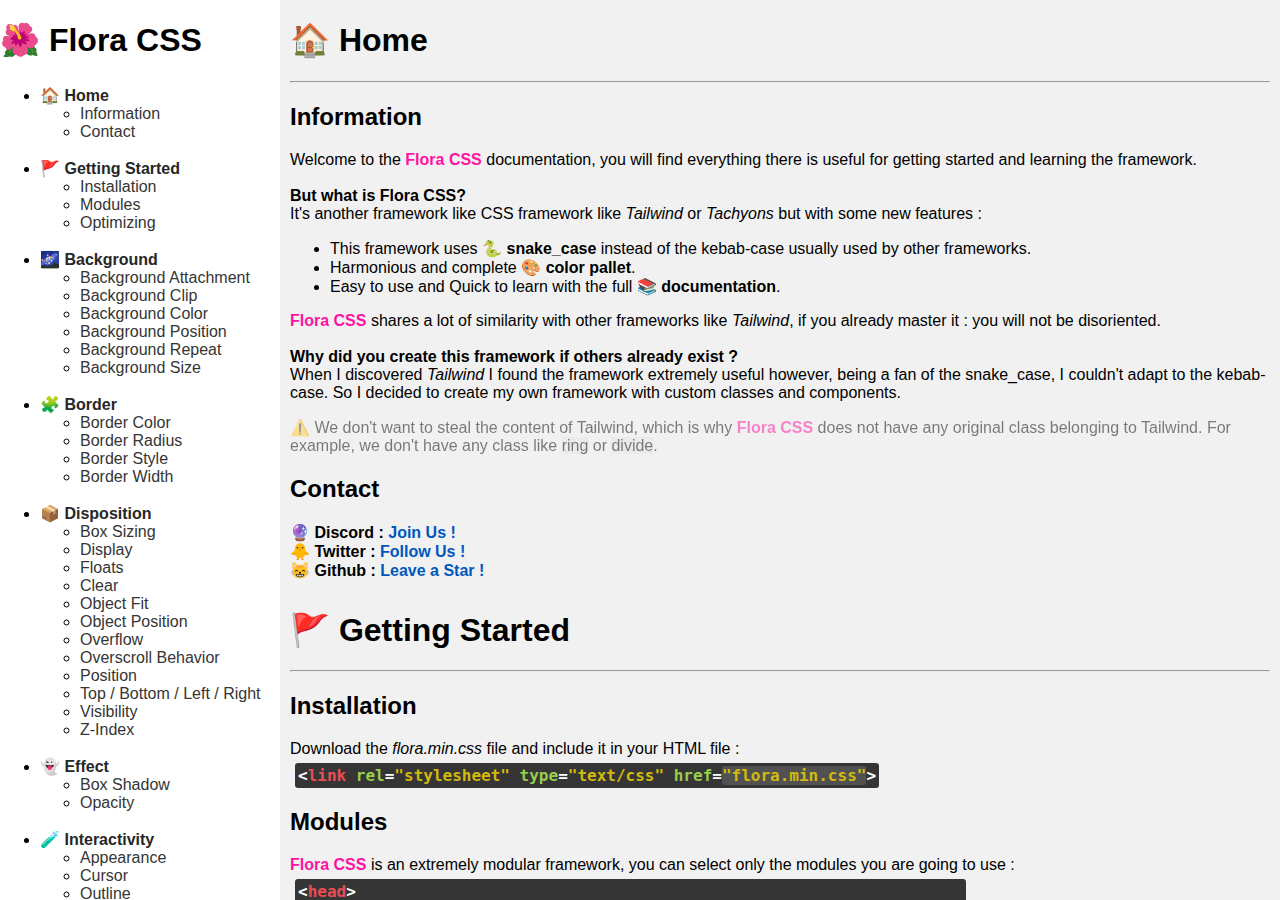
==== index.html @ 100d78e8 "Update module : "font.css"" ====
<!DOCTYPE html>
<html>
<head>
	<title>Flora CSS - Documentation</title>
	<meta charset="utf-8">
		<!-- Framwork -->
	<link rel="stylesheet" type="text/css" href="flora.css">
		<!-- Components -->
		<link rel="stylesheet" type="text/css" href="modules/background.css">
		<link rel="stylesheet" type="text/css" href="modules/border.css">
		<link rel="stylesheet" type="text/css" href="modules/color.css">
		<link rel="stylesheet" type="text/css" href="modules/cursor.css">
		<link rel="stylesheet" type="text/css" href="modules/font.css">
		<link rel="stylesheet" type="text/css" href="modules/opacity.css">
		<link rel="stylesheet" type="text/css" href="modules/spacing.css">

</head>
<body>
	<aside id="title">
		<h1 class="font_extra_bold"><a href="index.html" class="no_underline color_black">🌺 Flora CSS</a></h1>
	</aside>
	<aside id="aside" class="bg_white">
		<ul>
			<li><a href="#Home" class="no_underline color_gray_130 font_bold">🏠 Home</a></li>
				<ul>
					<li><a href="#Information" class="no_underline color_gray_120 font_normal">Information</a></li>
					<li><a href="#Contact" class="no_underline color_gray_120 font_normal">Contact</a></li>
				</ul>
	<br>	<li><a href="#GettingStarted" class="no_underline color_gray_130 font_bold">🚩 Getting Started</a></li>
				<ul>
					<li><a href="#Installation" class="no_underline color_gray_120 font_normal">Installation</a></li>
					<li><a href="#Modules" class="no_underline color_gray_120 font_normal">Modules</a></li>
					<li><a href="#Optimizing" class="no_underline color_gray_120 font_normal">Optimizing</a></li>
				</ul>
	<br>	<li><a href="#Background" class="no_underline color_gray_130 font_bold">🌌 Background</a></li>
				<ul>
					<li><a href="#BackgroundAttachment" class="no_underline color_gray_120 font_normal">Background Attachment</a></li>
					<li><a href="#BackgroundClip" class="no_underline color_gray_120 font_normal">Background Clip</a></li>
					<li><a href="#BackgroundColor" class="no_underline color_gray_120 font_normal">Background Color</a></li>
					<li><a href="#BackgroundPosition" class="no_underline color_gray_120 font_normal">Background Position</a></li>
					<li><a href="#BackgroundRepeat" class="no_underline color_gray_120 font_normal">Background Repeat</a></li>
					<li><a href="#BackgroundSize" class="no_underline color_gray_120 font_normal">Background Size</a></li>
				</ul>
	<br>	<li><a href="#Border" class="no_underline color_gray_130 font_bold">🧩 Border</a></li>
				<ul>
					<li><a href="#" class="no_underline color_gray_120 font_normal">Border Color</a></li>
					<li><a href="#" class="no_underline color_gray_120 font_normal">Border Radius</a></li>
					<li><a href="#" class="no_underline color_gray_120 font_normal">Border Style</a></li>
					<li><a href="#" class="no_underline color_gray_120 font_normal">Border Width</a></li>
				</ul>
	<br>	<li><span class="no_underline color_gray_130 font_bold">📦 Disposition</span></li>
				<ul>
					<li><a href="#" class="no_underline color_gray_120 font_normal">Box Sizing</a></li>
					<li><a href="#" class="no_underline color_gray_120 font_normal">Display</a></li>
					<li><a href="#" class="no_underline color_gray_120 font_normal">Floats</a></li>
					<li><a href="#" class="no_underline color_gray_120 font_normal">Clear</a></li>
					<li><a href="#" class="no_underline color_gray_120 font_normal">Object Fit</a></li>
					<li><a href="#" class="no_underline color_gray_120 font_normal">Object Position</a></li>
					<li><a href="#" class="no_underline color_gray_120 font_normal">Overflow</a></li>
					<li><a href="#" class="no_underline color_gray_120 font_normal">Overscroll Behavior</a></li>
					<li><a href="#" class="no_underline color_gray_120 font_normal">Position</a></li>
					<li><a href="#" class="no_underline color_gray_120 font_normal">Top / Bottom / Left / Right</a></li>
					<li><a href="#" class="no_underline color_gray_120 font_normal">Visibility</a></li>					
					<li><a href="#" class="no_underline color_gray_120 font_normal">Z-Index</a></li>
				</ul>
	<br>	<li><span class="no_underline color_gray_130 font_bold">👻 Effect</span></li>
				<ul>
					<li><a href="#" class="no_underline color_gray_120 font_normal">Box Shadow</a></li>
					<li><a href="#" class="no_underline color_gray_120 font_normal">Opacity</a></li>
				</ul>
	<br>	<li><span class="no_underline color_gray_130 font_bold">🧪 Interactivity</span></li>
				<ul>
					<li><a href="#" class="no_underline color_gray_120 font_normal">Appearance</a></li>
					<li><a href="#" class="no_underline color_gray_120 font_normal">Cursor</a></li>
					<li><a href="#" class="no_underline color_gray_120 font_normal">Outline</a></li>
					<li><a href="#" class="no_underline color_gray_120 font_normal">Pointer Event</a></li>
					<li><a href="#" class="no_underline color_gray_120 font_normal">Resize</a></li>
					<li><a href="#" class="no_underline color_gray_120 font_normal">User Select</a></li>
				</ul>
	<br>	<li><a href="#ColorPallet" class="no_underline color_gray_130 font_bold">🎨 Color Pallet</a></li>
				<ul>
					<li><a href="#Color" class="no_underline color_gray_120 font_normal">Color</a></li>
				</ul>			
	<br>	<li><span class="no_underline color_gray_130 font_bold">🚀 Spacing</span></li>
				<ul>
					<li><a href="#" class="no_underline color_gray_120 font_normal">Padding</a></li>
					<li><a href="#" class="no_underline color_gray_120 font_normal">Margin</a></li>
				</ul>				
	<br>	<li><span class="no_underline color_gray_130 font_bold">📏 Sizing</span></li>
				<ul>
					<li><a href="#" class="no_underline color_gray_120 font_normal">Height</a></li>
					<li><a href="#" class="no_underline color_gray_120 font_normal">Width</a></li>
				</ul>
	<br>	<li><span class="no_underline color_gray_130 font_bold">📝 Text & Font</span></li>
				<ul>
					<li><a href="#" class="no_underline color_gray_120 font_normal">Color</a></li>
					<li><a href="#" class="no_underline color_gray_120 font_normal">Font Family</a></li>
					<li><a href="#" class="no_underline color_gray_120 font_normal">Font Size</a></li>
					<li><a href="#" class="no_underline color_gray_120 font_normal">Font Style</a></li>
					<li><a href="#" class="no_underline color_gray_120 font_normal">Font Weight</a></li>
					<li><a href="#" class="no_underline color_gray_120 font_normal">Font Variant Numeric</a></li>
					<li><a href="#" class="no_underline color_gray_120 font_normal">Text Align</a></li>
					<li><a href="#" class="no_underline color_gray_120 font_normal">Text Decoration</a></li>
					<li><a href="#" class="no_underline color_gray_120 font_normal">Text Transform</a></li>
				</ul>
	<br>	<li><span class="no_underline color_gray_130 font_bold">👽 Transform</span></li>
				<ul>
					<li><a href="#" class="no_underline color_gray_120 font_normal">Transform Origin</a></li>
					<li><a href="#" class="no_underline color_gray_120 font_normal">Rotate</a></li>
				</ul>
		</ul>
			<hr>
		<span class="color_gray_50 p_10">by <a href="#" target="_BLANK" class="color_gray_90 no_underline">guiguitator</a></span>
	</aside>
	<div id="core" class="p_l_10 p_r_10 p_b_10">
		<h1 id="Home">🏠 Home</h1>
		<hr>
			<h2 id="Information">Information</h2>
			Welcome to the <b class="color_pink_60">Flora CSS</b> documentation, you will find everything there is useful for getting started and learning the framework.
				<br>
				<br>
			<b>But what is Flora CSS?</b>
				<br>
			It's another framework like CSS framework like <i>Tailwind</i> or <i>Tachyons</i> but with some new features :
				<ul>
					<li>This framework uses 🐍 <b>snake_case</b> instead of the kebab-case usually used by other frameworks.</li>
					<li>Harmonious and complete 🎨 <b>color pallet</b>.</li>
					<li>Easy to use and Quick to learn with the full 📚 <b>documentation</b>.</li>
				</ul>
			<b class="color_pink_60">Flora CSS</b> shares a lot of similarity with other frameworks like <i>Tailwind</i>, if you already master it : you will not be disoriented.
				<br>
				<br>
			<b>Why did you create this framework if others already exist ?</b>
				<br>
			When I discovered <i>Tailwind</i> I found the framework extremely useful however, being a fan of the snake_case, I couldn't adapt to the kebab-case. So I decided to create my own framework with custom classes and components.
				<br>
			<p class="opacity_50">⚠️ We don't want to steal the content of Tailwind, which is why <b class="color_pink_60">Flora CSS</b> does not have any original class belonging to Tailwind. For example, we don't have any class like <span class="bg_gray_10 radius_2">ring</span> or <span class="bg_gray_10 radius_2">divide</span>.</p>

			<h2 id="Contact">Contact</h2>
			🔮 <b>Discord :</b> <a href="#" class="color_blue_60 font_semibold no_underline">Join Us !</a>
				<br>
			🐥 <b>Twitter :</b> <a href="#" class="color_blue_60 font_semibold no_underline">Follow Us !</a>
				<br>
			😸 <b>Github :</b> <a href="#" class="color_blue_60 font_semibold no_underline">Leave a Star !</a>



		<h1 id="GettingStarted" class="p_t_10">🚩 Getting Started</h1>
		<hr>
			<h2 id="Installation">Installation</h2>
		Download the <i>flora.min.css</i> file and include it in your HTML file :
			<br>
		<code class="bg_gray_120 radius_3px color_white font_semibold p_3 m_5 block w_max_content">
			<<span class="color_red_40">link</span> <span class="color_green_40">rel</span>=<span class="color_yellow_70">"stylesheet"</span> <span class="color_green_40">type</span>=<span class="color_yellow_70">"text/css"</span> <span class="color_green_40">href</span>=<span class="color_yellow_70 bg_gray_100 radius_2px">"flora.min.css"</span>>
		</code>

		<h2 id="Modules">Modules</h2>
		<b class="color_pink_60">Flora CSS</b> is an extremely modular framework, you can select only the modules you are going to use :
			<br>
		<code class="bg_gray_120 radius_3px color_white font_semibold p_3 m_5 block w_max_content">
			<<span class="color_red_40">head</span>>
					<br>
				<span class="p_l_20"><<span class="color_red_40">link</span> <span class="color_green_40">rel</span>=<span class="color_yellow_70">"stylesheet"</span> <span class="color_green_40">type</span>=<span class="color_yellow_70">"text/css"</span> <span class="color_green_40">href</span>=<span class="color_yellow_70 bg_gray_100 radius_2px">"flora.color.css"</span>></span>
					<br>
				<span class="p_l_20"><<span class="color_red_40">link</span> <span class="color_green_40">rel</span>=<span class="color_yellow_70">"stylesheet"</span> <span class="color_green_40">type</span>=<span class="color_yellow_70">"text/css"</span> <span class="color_green_40">href</span>=<span class="color_yellow_70 bg_gray_100 radius_2px">"flora.opacity.css"</span>></span>
					<br>
				<span class="p_l_20"><<span class="color_red_40">link</span> <span class="color_green_40">rel</span>=<span class="color_yellow_70">"stylesheet"</span> <span class="color_green_40">type</span>=<span class="color_yellow_70">"text/css"</span> <span class="color_green_40">href</span>=<span class="color_yellow_70 bg_gray_100 radius_2px">"flora.background.css"</span>></span>
					<br>
			<&#x2F;<span class="color_red_40">head</span>>
		</code>
		<p class="font_semibold">It is strongly recommended to include the <b>flora.color.css</b> module in your projects.</p>

		<h2 id="Optimizing">Optimizing</h2>
		The first way to optimize your work is to select only the <span class="font_semibold">modules</span> that you need.
			<br>
		We also recommend that you use <a href="https://purgecss.com/" target="_BLANK" class="color_blue_40 font_semibold no_underline">PurgeCSS</a> to remove classes that you are not using.



		<h1 id="Background" class="p_t_10">🌌 Background</h1>
		<hr>
		<h2 id="BackgroundAttachment">Background Attachment</h2>
		<p class="color_gray_100 font_semibold">This property defines where the position of the background image is fixed.</p>
			<table>
				<thead class="color_gray_110">
					<tr>
						<th>Class name</th>
						<th>Properties</th>
					</tr>
				</thead>
				<tbody class="color_purple_70 font_semibold">
					<tr>
						<td>bg_fixed</td>
						<td class="color_gray_50 font_mono">background-attachment: fixed;</td>
					</tr>
					<tr>
						<td>bg_local</td>
						<td class="color_gray_50 font_mono">background-attachment: local;</td>
					</tr>
					<tr>
						<td>bg_scroll</td>
						<td class="color_gray_50 font_mono">background-attachment: scroll;</td>
					</tr>
				</tbody>
			</table>
		<h3>Fixed</h3>
		<p class="color_gray_100 font_semibold">Use <span class="color_purple_70">bg_fixed</span> to fix the background image relative to the viewport.</p>
		<code class="bg_gray_120 radius_3px color_white font_semibold p_3 m_5 block w_max_content">
			<<span class="color_red_40">div</span> <span class="color_green_40">class</span>=<span class="color_yellow_70">"<span class="bg_gray_100 radius_2px">bg_fixed</span>"</span> <span class="color_green_40">style</span>=<span class="color_yellow_70">"</span><span class="color_cyan_60">background-image</span>: <span class="color_cyan_60">url</span>(<span class="color_yellow_70">...</span>);<span class="color_yellow_70">"</span>><&#x2F;<span class="color_red_40">div</span>>
		</code>
		<h3>Local</h3>
		<p class="color_gray_100 font_semibold">Use <span class="color_purple_70">bg_local</span> so that the background moves with the content of the associated element. So if the element is scrolling, the background will scroll with.</p>
		<code class="bg_gray_120 radius_3px color_white font_semibold p_3 m_5 block w_max_content">
			<<span class="color_red_40">div</span> <span class="color_green_40">class</span>=<span class="color_yellow_70">"<span class="bg_gray_100 radius_2px">bg_local</span>"</span> <span class="color_green_40">style</span>=<span class="color_yellow_70">"</span><span class="color_cyan_60">background-image</span>: <span class="color_cyan_60">url</span>(<span class="color_yellow_70">...</span>);<span class="color_yellow_70">"</span>><&#x2F;<span class="color_red_40">div</span>>
		</code>
		<h3>Scroll</h3>
		<p class="color_gray_100 font_semibold">Use <span class="color_purple_70">bg_scroll</span> so that the background does not scroll with the content of the element.</p>
		<code class="bg_gray_120 radius_3px color_white font_semibold p_3 m_5 block w_max_content">
			<<span class="color_red_40">div</span> <span class="color_green_40">class</span>=<span class="color_yellow_70">"<span class="bg_gray_100 radius_2px">bg_scroll</span>"</span> <span class="color_green_40">style</span>=<span class="color_yellow_70">"</span><span class="color_cyan_60">background-image</span>: <span class="color_cyan_60">url</span>(<span class="color_yellow_70">...</span>);<span class="color_yellow_70">"</span>><&#x2F;<span class="color_red_40">div</span>>
		</code>

		<h2 id="BackgroundClip">Background Clip</h2>
		<p class="color_gray_100 font_semibold">This property defines how the background of an element extends below the border box, fill box, or content box.</p>
			<table>
				<thead class="color_gray_110">
					<tr>
						<th>Class name</th>
						<th>Properties</th>
					</tr>
				</thead>
				<tbody class="color_purple_70 font_semibold">
					<tr>
						<td>bg_clip_border</td>
						<td class="color_gray_50 font_mono">background-clip: border-box;</td>
					</tr>
					<tr>
						<td>bg_clip_content</td>
						<td class="color_gray_50 font_mono">background-clip: content-box;</td>
					</tr>
					<tr>
						<td>bg_clip_padding</td>
						<td class="color_gray_50 font_mono">background-clip: padding-box;</td>
					</tr>
					<tr>
						<td>bg_clip_text</td>
						<td class="color_gray_50 font_mono">background-clip: text;</td>
					</tr>
				</tbody>
			</table>
		<h3>Border Box</h3>
		<p class="color_gray_100 font_semibold">Use <span class="color_purple_70">bg_clip_border</span> to have the background extend to the outer edge of the border.</p>
		<code class="bg_gray_120 radius_3px color_white font_semibold p_3 m_5 block w_max_content">
			<<span class="color_red_40">div</span> <span class="color_green_40">class</span>=<span class="color_yellow_70">"<span class="bg_gray_100 radius_2">bg_clip_border</span> border_dashed border_purple_70 border_10 bg_blue_30"</span>>👋 Hi !<&#x2F;<span class="color_red_40">div</span>>
		</code>
			<div class="bg_clip_border color_white p_20 font_semibold border_dashed border_purple_70 border_10 bg_blue_30 inline_block">.bg_clip_border</div>
		<h3>Content Box</h3>
		<p class="color_gray_100 font_semibold">The background is limited to the content box.</p>
		<code class="bg_gray_120 radius_3px color_white font_semibold p_3 m_5 block w_max_content">
			<<span class="color_red_40">div</span> <span class="color_green_40">class</span>=<span class="color_yellow_70">"<span class="bg_gray_100 radius_2">bg_clip_content</span> border_dashed border_purple_70 border_10 bg_blue_30"</span>>👋 Hi !<&#x2F;<span class="color_red_40">div</span>>
		</code>
			<div class="bg_clip_content color_white p_20 font_semibold border_dashed border_purple_70 border_10 bg_blue_30 inline_block">.bg_clip_content</div>
		<h3>Padding Box</h3>
		<p class="color_gray_100 font_semibold">No background is drawn in the border box. The background extends to the edge of the fill box.</p>
		<code class="bg_gray_120 radius_3px color_white font_semibold p_3 m_5 block w_max_content">
			<<span class="color_red_40">div</span> <span class="color_green_40">class</span>=<span class="color_yellow_70">"<span class="bg_gray_100 radius_2">bg_clip_padding</span> border_dashed border_purple_70 border_10 bg_blue_30"</span>>👋 Hi !<&#x2F;<span class="color_red_40">div</span>>
		</code>
			<div class="bg_clip_padding color_white p_20 font_semibold border_dashed border_purple_70 border_10 bg_blue_30 inline_block">.bg_clip_padding</div>
		<h3>Text</h3>
		<p class="color_gray_100 font_semibold">The background is limited to the foreground text.</p>
		<code class="bg_gray_120 radius_3px color_white font_semibold p_3 m_5 block w_max_content">
			<<span class="color_red_40">div</span> <span class="color_green_40">class</span>=<span class="color_yellow_70">"text_5xl font_bold"</span>>
					<br>
				<span class="p_l_20"><<span class="color_red_40">span</span> <span class="color_green_40">class</span>=<span class="color_yellow_70">"<span class="bg_gray_100 radius_2">bg_clip_text</span> gradient_t_r from_turquoise_50 to_green_20"</span>>Hello World !<&#x2F;<span class="color_red_40">span</span>></span>
					<br>
			<&#x2F;<span class="color_red_40">div</span>>
		</code>
			<div class="text_5xl font_bold">
				<span id="test_gradient_text" class="bg_clip_text gradient_t_r from_turquoise_50 to_green_20">Hello World !</span>
			</div>

		<h2 id="BackgroundColor">Background Color</h2>
		<p class="color_gray_100 font_semibold">This property allows you to define the color used for the background of an element.</p>
		<p class="color_black p_10 border_blue_30 border_solid border_1 radius_5 font_semibold bg_blue_10 inline_block">To know the list of all the colors, go to the category : <a href="#ColorPallet" class="font_bold no_underline color_black">🎨 Color Pallet</a></p>
		
			<table>
				<thead class="color_gray_110">
					<tr>
						<th>Class name</th>
						<th>Properties</th>
					</tr>
				</thead>
				<tbody class="color_purple_70 font_semibold">
					<tr>
						<td>bg_{color}</td>
						<td class="color_gray_50 font_mono">background-color: {color};</td>
					</tr>
				</tbody>
			</table>		
		<p class="color_gray_100 font_semibold">Control the background color of an element using <span class="color_purple_70">bg_{color}</span></p>
			<code class="bg_gray_120 radius_3px color_white font_semibold p_3 m_5 block w_max_content">
				<<span class="color_red_40">div</span> <span class="color_green_40">class</span>=<span class="color_yellow_70">"<span class="bg_gray_100 radius_2">bg_red_30</span>"</span>>...<&#x2F;<span class="color_red_40">div</span>>
			</code>
		<p class="font_bold">Some Example :</p>
			<div class="bg_red_30 inline_block p_45 font_semibold">.bg_red_30</div>
			<div class="bg_blue_30 inline_block p_45 font_semibold">.bg_blue_30</div>
			<div class="bg_green_30 inline_block p_45 font_semibold">.bg_green_30</div>

		<h2 id="BackgroundPosition">Background Position</h2>
		<p class="color_gray_100 font_semibold"></p>



	</div>





	<style type="text/css">
		body {
			font-family: -apple-system, BlinkMacSystemFont, "Segoe UI", Helvetica, Arial, sans-serif, "Apple Color Emoji", "Segoe UI Emoji";
		}
		#core {
			position: absolute;
			top: 0;
			bottom: 0; right: 0;
			left: 280px;
			background-color: #f1f1f1;
			overflow: auto;
			scroll-behavior: smooth;
		}

		#aside {
			position: absolute;
			top: 70px;
			bottom: 0; width: 280px;
			left: 0;
			overflow: auto;
		}
		#title {
			position: absolute;
			width: 280px;
			left: 0;
			top: 0;
			height: 70px;
			z-index: 10;
		}
		.inline_block {display: inline-block;}
		.block {display: block}
		.w_max_content {width: max-content;}
		code {	
			font-family: Monaco, Consolas, Hack, monospace;
		}
		th {
			width: 50%;
		}
		td.font_mono {font-family: Hack, monospace;}
		tr:nth-child(even) {
			background: #e6e6e6;
		}
		.h_15 {height: 25px;}
		thead {
			background: #e1e1e1;
		}
		.gradient_t_r {background-image: linear-gradient(to top right, #7af0d2, #cee69e);}
		#test_gradient_text {-webkit-text-fill-color: transparent;}
		.text_5xl {font-size: 72px;}
	</style>
</body>
</html>
---- modules/background.css ----
/*background-attachment*/

.bg_fixed {background-attachment: fixed;}
.bg_local {background-attachment: local;}
.bg_scroll {background-attachment: scroll;}

/*background-clip*/

.bg_clip_border {background-clip: border-box;}
.bg_clip_content {background-clip: content-box;}
.bg_clip_padding {background-clip: padding-box;}
.bg_clip_text {background-clip: text; -webkit-background-clip: text;}

/*bg_position*/

.bg_center {background-position: center;}
.bg_top {background-position: top;} .bg_t {background-position: top;}
.bg_bottom {background-position: bottom;} .bg_b {background-position: bottom;}
.bg_left {background-position: left;} .bg_l {background-position: left;}
.bg_right {background-position: right;} .bg_r {background-position: right;}
.bg_left_top {background-position: left top;} .bg_lt {background-position: left top;}
.bg_left_bottom	{background-position: left bottom;} .bg_lb{background-position: left bottom;}
.bg_right_top {background-position: right top;} .bg_rt {background-position: right top;}
.bg_right_bottom {background-position: right bottom;} .bg_rb {background-position: right bottom;}

/*background-repeat*/

.bg_repeat {background-repeat: repeat;}
.bg_no_repeat {background-repeat: no-repeat;}
.bg_repeat_x {background-repeat: repeat-x;}
.bg_repeat_y {background-repeat: repeat-y;}
.bg_repeat_round {background-repeat: round;}
.bg_repeat_space {background-repeat: space;}

/*background-size*/

.bg_auto {background-size: auto;}
.bg_cover {background-size: cover;}
.bg_contain {background-size: contain;}
---- modules/border.css ----
/*border-radius*/

:root {
	--radius_xxs: 0.1rem;
	--radius_xs: 0.15rem;
	--radius_s: 0.25rem;
	--radius_m: 0.35rem;
	--radius_l: 0.5rem;
	--radius_xl: 0.75rem;
	--radius_xxl: 1rem;
	--radius_xxxl: 1.25rem;
	--radius_xxxxl: 1.5rem;
}

	/*(pixel)*/
.radius_1px {border-radius: 1px;}
.radius_2px {border-radius: 2px;}
.radius_3px {border-radius: 3px;}
.radius_4px {border-radius: 4px;}
.radius_5px {border-radius: 5px;}
.radius_6px {border-radius: 6px;}
.radius_7px {border-radius: 7px;}
.radius_8px {border-radius: 8px;}
.radius_9px {border-radius: 9px;}
.radius_10px {border-radius: 10px;}

.radius_1 {border-radius: 1px;}
.radius_2 {border-radius: 2px;}
.radius_3 {border-radius: 3px;}
.radius_4 {border-radius: 4px;}
.radius_5 {border-radius: 5px;}
.radius_6 {border-radius: 6px;}
.radius_7 {border-radius: 7px;}
.radius_8 {border-radius: 8px;}
.radius_9 {border-radius: 9px;}
.radius_10 {border-radius: 10px;}

	/*(rem)*/
.radius_xxs {border-radius: var(--radius_xxs);}
.radius_xs {border-radius: var(--radius_xs);}
.radius_s {border-radius: var(--radius_s);}
.radius_m {border-radius: var(--radius_m);}
.radius_l {border-radius: var(--radius_l);}
.radius_xl {border-radius: var(--radius_xl);}
.radius_xxl {border-radius: var(--radius_xxl);}
.radius_xxxl {border-radius: var(--radius_xxxl);}
.radius_xxxxl {border-radius: var(--radius_xxxxl);}

.radius_2xs {border-radius: var(--radius_xxs);}
.radius_2xl {border-radius: var(--radius_xxl);}
.radius_3xl {border-radius: var(--radius_xxxl);}
.radius_4xl {border-radius: var(--radius_xxxxl);}

	/*other*/
.radius_full {border-radius: 9999px;}
.radius_none {border-radius: 0px;}





/*border-style*/

.border_solid {border-style: solid;}
.border_dashed {border-style: dashed;}
.border_dotted {border-style: dotted;}
.border_double {border-style: double;}
.border_none {border-style: none;}





/*border-width*/

:root {
	--border_0px: 0px;
	--border_1px: 1px;
	--border_2px: 2px;
	--border_3px: 3px;
	--border_4px: 4px;
	--border_5px: 5px;
	--border_6px: 6px;
	--border_7px: 7px;
	--border_8px: 8px;
	--border_9px: 9px;
	--border_10px: 10px;
}

.border_0px {border-width: var(--border_0px);}
.border_1px {border-width: var(--border_1px);}
.border_2px {border-width: var(--border_2px);}
.border_3px {border-width: var(--border_3px);}
.border_4px {border-width: var(--border_4px);}
.border_5px {border-width: var(--border_5px);}
.border_6px {border-width: var(--border_6px);}
.border_7px {border-width: var(--border_7px);}
.border_8px {border-width: var(--border_8px);}
.border_9px {border-width: var(--border_9px);}
.border_10px {border-width: var(--border_10px);}

.border_0 {border-width: var(--border_0px);}
.border_1 {border-width: var(--border_1px);}
.border_2 {border-width: var(--border_2px);}
.border_3 {border-width: var(--border_3px);}
.border_4 {border-width: var(--border_4px);}
.border_5 {border-width: var(--border_5px);}
.border_6 {border-width: var(--border_6px);}
.border_7 {border-width: var(--border_7px);}
.border_8 {border-width: var(--border_8px);}
.border_9 {border-width: var(--border_9px);}
.border_10 {border-width: var(--border_10px);}

		/*border-top-width*/
.border_top_0px {border-top-width: var(--border_0px);}
.border_top_1px {border-top-width: var(--border_1px);}
.border_top_2px {border-top-width: var(--border_2px);}
.border_top_3px {border-top-width: var(--border_3px);}
.border_top_4px {border-top-width: var(--border_4px);}
.border_top_5px {border-top-width: var(--border_5px);}
.border_top_6px {border-top-width: var(--border_6px);}
.border_top_7px {border-top-width: var(--border_7px);}
.border_top_8px {border-top-width: var(--border_8px);}
.border_top_9px {border-top-width: var(--border_9px);}
.border_top_10px {border-top-width: var(--border_10px);}

.border_top_0 {border-top-width: var(--border_0px);}
.border_top_1 {border-top-width: var(--border_1px);}
.border_top_2 {border-top-width: var(--border_2px);}
.border_top_3 {border-top-width: var(--border_3px);}
.border_top_4 {border-top-width: var(--border_4px);}
.border_top_5 {border-top-width: var(--border_5px);}
.border_top_6 {border-top-width: var(--border_6px);}
.border_top_7 {border-top-width: var(--border_7px);}
.border_top_8 {border-top-width: var(--border_8px);}
.border_top_9 {border-top-width: var(--border_9px);}
.border_top_10 {border-top-width: var(--border_10px);}

.border_t_0px {border-top-width: var(--border_0px);}
.border_t_1px {border-top-width: var(--border_1px);}
.border_t_2px {border-top-width: var(--border_2px);}
.border_t_3px {border-top-width: var(--border_3px);}
.border_t_4px {border-top-width: var(--border_4px);}
.border_t_5px {border-top-width: var(--border_5px);}
.border_t_6px {border-top-width: var(--border_6px);}
.border_t_7px {border-top-width: var(--border_7px);}
.border_t_8px {border-top-width: var(--border_8px);}
.border_t_9px {border-top-width: var(--border_9px);}
.border_t_10px {border-top-width: var(--border_10px);}

.border_t_0 {border-top-width: var(--border_0px);}
.border_t_1 {border-top-width: var(--border_1px);}
.border_t_2 {border-top-width: var(--border_2px);}
.border_t_3 {border-top-width: var(--border_3px);}
.border_t_4 {border-top-width: var(--border_4px);}
.border_t_5 {border-top-width: var(--border_5px);}
.border_t_6 {border-top-width: var(--border_6px);}
.border_t_7 {border-top-width: var(--border_7px);}
.border_t_8 {border-top-width: var(--border_8px);}
.border_t_9 {border-top-width: var(--border_9px);}
.border_t_10 {border-top-width: var(--border_10px);}

		/*border-bottom-width*/
.border_bottom_0px {border-bottom-width: var(--border_0px);}
.border_bottom_1px {border-bottom-width: var(--border_1px);}
.border_bottom_2px {border-bottom-width: var(--border_2px);}
.border_bottom_3px {border-bottom-width: var(--border_3px);}
.border_bottom_4px {border-bottom-width: var(--border_4px);}
.border_bottom_5px {border-bottom-width: var(--border_5px);}
.border_bottom_6px {border-bottom-width: var(--border_6px);}
.border_bottom_7px {border-bottom-width: var(--border_7px);}
.border_bottom_8px {border-bottom-width: var(--border_8px);}
.border_bottom_9px {border-bottom-width: var(--border_9px);}
.border_bottom_10px {border-bottom-width: var(--border_10px);}

.border_bottom_0 {border-bottom-width: var(--border_0px);}
.border_bottom_1 {border-bottom-width: var(--border_1px);}
.border_bottom_2 {border-bottom-width: var(--border_2px);}
.border_bottom_3 {border-bottom-width: var(--border_3px);}
.border_bottom_4 {border-bottom-width: var(--border_4px);}
.border_bottom_5 {border-bottom-width: var(--border_5px);}
.border_bottom_6 {border-bottom-width: var(--border_6px);}
.border_bottom_7 {border-bottom-width: var(--border_7px);}
.border_bottom_8 {border-bottom-width: var(--border_8px);}
.border_bottom_9 {border-bottom-width: var(--border_9px);}
.border_bottom_10 {border-bottom-width: var(--border_10px);}

.border_b_0px {border-bottom-width: var(--border_0px);}
.border_b_1px {border-bottom-width: var(--border_1px);}
.border_b_2px {border-bottom-width: var(--border_2px);}
.border_b_3px {border-bottom-width: var(--border_3px);}
.border_b_4px {border-bottom-width: var(--border_4px);}
.border_b_5px {border-bottom-width: var(--border_5px);}
.border_b_6px {border-bottom-width: var(--border_6px);}
.border_b_7px {border-bottom-width: var(--border_7px);}
.border_b_8px {border-bottom-width: var(--border_8px);}
.border_b_9px {border-bottom-width: var(--border_9px);}
.border_b_10px {border-bottom-width: var(--border_10px);}

.border_b_0 {border-bottom-width: var(--border_0px);}
.border_b_1 {border-bottom-width: var(--border_1px);}
.border_b_2 {border-bottom-width: var(--border_2px);}
.border_b_3 {border-bottom-width: var(--border_3px);}
.border_b_4 {border-bottom-width: var(--border_4px);}
.border_b_5 {border-bottom-width: var(--border_5px);}
.border_b_6 {border-bottom-width: var(--border_6px);}
.border_b_7 {border-bottom-width: var(--border_7px);}
.border_b_8 {border-bottom-width: var(--border_8px);}
.border_b_9 {border-bottom-width: var(--border_9px);}
.border_b_10 {border-bottom-width: var(--border_10px);}

		/*border-left-width*/
.border_left_0px {border-left-width: var(--border_0px);}
.border_left_1px {border-left-width: var(--border_1px);}
.border_left_2px {border-left-width: var(--border_2px);}
.border_left_3px {border-left-width: var(--border_3px);}
.border_left_4px {border-left-width: var(--border_4px);}
.border_left_5px {border-left-width: var(--border_5px);}
.border_left_6px {border-left-width: var(--border_6px);}
.border_left_7px {border-left-width: var(--border_7px);}
.border_left_8px {border-left-width: var(--border_8px);}
.border_left_9px {border-left-width: var(--border_9px);}
.border_left_10px {border-left-width: var(--border_10px);}

.border_left_0 {border-left-width: var(--border_0px);}
.border_left_1 {border-left-width: var(--border_1px);}
.border_left_2 {border-left-width: var(--border_2px);}
.border_left_3 {border-left-width: var(--border_3px);}
.border_left_4 {border-left-width: var(--border_4px);}
.border_left_5 {border-left-width: var(--border_5px);}
.border_left_6 {border-left-width: var(--border_6px);}
.border_left_7 {border-left-width: var(--border_7px);}
.border_left_8 {border-left-width: var(--border_8px);}
.border_left_9 {border-left-width: var(--border_9px);}
.border_left_10 {border-left-width: var(--border_10px);}

.border_l_0px {border-left-width: var(--border_0px);}
.border_l_1px {border-left-width: var(--border_1px);}
.border_l_2px {border-left-width: var(--border_2px);}
.border_l_3px {border-left-width: var(--border_3px);}
.border_l_4px {border-left-width: var(--border_4px);}
.border_l_5px {border-left-width: var(--border_5px);}
.border_l_6px {border-left-width: var(--border_6px);}
.border_l_7px {border-left-width: var(--border_7px);}
.border_l_8px {border-left-width: var(--border_8px);}
.border_l_9px {border-left-width: var(--border_9px);}
.border_l_10px {border-left-width: var(--border_10px);}

.border_l_0 {border-left-width: var(--border_0px);}
.border_l_1 {border-left-width: var(--border_1px);}
.border_l_2 {border-left-width: var(--border_2px);}
.border_l_3 {border-left-width: var(--border_3px);}
.border_l_4 {border-left-width: var(--border_4px);}
.border_l_5 {border-left-width: var(--border_5px);}
.border_l_6 {border-left-width: var(--border_6px);}
.border_l_7 {border-left-width: var(--border_7px);}
.border_l_8 {border-left-width: var(--border_8px);}
.border_l_9 {border-left-width: var(--border_9px);}
.border_l_10 {border-left-width: var(--border_10px);}

		/*border-right-width*/
.border_right_0px {border-right-width: var(--border_0px);}
.border_right_1px {border-right-width: var(--border_1px);}
.border_right_2px {border-right-width: var(--border_2px);}
.border_right_3px {border-right-width: var(--border_3px);}
.border_right_4px {border-right-width: var(--border_4px);}
.border_right_5px {border-right-width: var(--border_5px);}
.border_right_6px {border-right-width: var(--border_6px);}
.border_right_7px {border-right-width: var(--border_7px);}
.border_right_8px {border-right-width: var(--border_8px);}
.border_right_9px {border-right-width: var(--border_9px);}
.border_right_10px {border-right-width: var(--border_10px);}

.border_right_0 {border-right-width: var(--border_0px);}
.border_right_1 {border-right-width: var(--border_1px);}
.border_right_2 {border-right-width: var(--border_2px);}
.border_right_3 {border-right-width: var(--border_3px);}
.border_right_4 {border-right-width: var(--border_4px);}
.border_right_5 {border-right-width: var(--border_5px);}
.border_right_6 {border-right-width: var(--border_6px);}
.border_right_7 {border-right-width: var(--border_7px);}
.border_right_8 {border-right-width: var(--border_8px);}
.border_right_9 {border-right-width: var(--border_9px);}
.border_right_10 {border-right-width: var(--border_10px);}

.border_r_0px {border-right-width: var(--border_0px);}
.border_r_1px {border-right-width: var(--border_1px);}
.border_r_2px {border-right-width: var(--border_2px);}
.border_r_3px {border-right-width: var(--border_3px);}
.border_r_4px {border-right-width: var(--border_4px);}
.border_r_5px {border-right-width: var(--border_5px);}
.border_r_6px {border-right-width: var(--border_6px);}
.border_r_7px {border-right-width: var(--border_7px);}
.border_r_8px {border-right-width: var(--border_8px);}
.border_r_9px {border-right-width: var(--border_9px);}
.border_r_10px {border-right-width: var(--border_10px);}

.border_r_0 {border-right-width: var(--border_0px);}
.border_r_1 {border-right-width: var(--border_1px);}
.border_r_2 {border-right-width: var(--border_2px);}
.border_r_3 {border-right-width: var(--border_3px);}
.border_r_4 {border-right-width: var(--border_4px);}
.border_r_5 {border-right-width: var(--border_5px);}
.border_r_6 {border-right-width: var(--border_6px);}
.border_r_7 {border-right-width: var(--border_7px);}
.border_r_8 {border-right-width: var(--border_8px);}
.border_r_9 {border-right-width: var(--border_9px);}
.border_r_10 {border-right-width: var(--border_10px);}
---- modules/color.css ----
:root {
		/*Base*/
	--color_white: #ffffff;
	--color_black: #000000;
		/*Gray :*/
	--color_gray_10: #e6e6e6;
	--color_gray_20: #d5d5d5;
	--color_gray_30: #c3c3c3;
	--color_gray_40: #b2b2b2;
	--color_gray_50: #a1a1a1;
	--color_gray_60: #909090;
	--color_gray_70: #808080;
	--color_gray_80: #707070;
	--color_gray_90: #616161;
	--color_gray_100: #515151;
	--color_gray_110: #434343;
	--color_gray_120: #353535;
	--color_gray_130: #272727;
	--color_gray_140: #1a1a1a;
	--color_gray_150: #0b0b0b;
		/*Cyan :*/
	--color_cyan_10: #e6fffb;
	--color_cyan_20: #a3fff3;
	--color_cyan_30: #7afff2;
	--color_cyan_40: #52fff3;
	--color_cyan_50: #28f7f0;
	--color_cyan_60: #00ebeb;
	--color_cyan_70: #00bec4;
	--color_cyan_80: #00949e;
	--color_cyan_90: #006c78;
	--color_cyan_100: #004752;
		/*Turquoise :*/
	--color_turquoise_10: #f0fff9;
	--color_turquoise_20: #e0fff4;
	--color_turquoise_30: #d4fff1;
	--color_turquoise_40: #a9fce5;
	--color_turquoise_50: #7af0d2;
	--color_turquoise_60: #50e3c2;
	--color_turquoise_70: #39bda4;
	--color_turquoise_80: #269686;
	--color_turquoise_90: #167066;
	--color_turquoise_100: #0e4a45;
		/*Green :*/
	--color_green_10: #ebf2da;
	--color_green_20: #cee69e;
	--color_green_30: #b3d973;
	--color_green_40: #99cc4b;
	--color_green_50: #7ebf28;
	--color_green_60: #64b309;
	--color_green_70: #468c00;
	--color_green_80: #306600;
	--color_green_90: #1c4000;
	--color_green_100: #0a1a00;
		/*Yellow :*/
	--color_yellow_10: #fdffe8;
	--color_yellow_20: #fcffbf;
	--color_yellow_30: #fdff96;
	--color_yellow_40: #fffd6e;
	--color_yellow_50: #fff645;
	--color_yellow_60: #f8e71c;
	--color_yellow_70: #d1ba0d;
	--color_yellow_80: #ab9102;
	--color_yellow_90: #856c00;
	--color_yellow_100: #5e4a00;
		/*Orange*/
	--color_orange_10: #fffcf0;
	--color_orange_20: #fff1c7;
	--color_orange_30: #ffe49e;
	--color_orange_40: #ffd375;
	--color_orange_50: #ffc14d;
	--color_orange_60: #f5a623;
	--color_orange_70: #cf8013;
	--color_orange_80: #a86007;
	--color_orange_90: #824300;
	--color_orange_100: #5c2c00;
		/*Red :*/
	--color_red_10: #ffe7e6;
	--color_red_20: #ffa7a6;
	--color_red_30: #f7797b;
	--color_red_40: #eb4d55;
	--color_red_50: #de2635;
	--color_red_60: #d0021b;
	--color_red_70: #ab001a;
	--color_red_80: #850018;
	--color_red_90: #5e0014;
	--color_red_100: #38000e;
		/*Pink :*/
	--color_pink_10: #ffe6f1;
	--color_pink_20: #ffb5d9;
	--color_pink_30: #ff8cc8;
	--color_pink_40: #ff63b9;
	--color_pink_50: #ff3bad;
	--color_pink_60: #fe13a2;
	--color_pink_70: #d9048e;
	--color_pink_80: #b3007a;
	--color_pink_90: #8c0065;
	--color_pink_100: #66004d;
		/*Purple :*/
	--color_purple_10: #fce6ff;
	--color_purple_20: #f3b5ff;
	--color_purple_30: #e88cff;
	--color_purple_40: #db63ff;
	--color_purple_50: #cb3bff;
	--color_purple_60: #b613fe;
	--color_purple_70: #9204d9;
	--color_purple_80: #7100b3;
	--color_purple_90: #54008c;
	--color_purple_100: #3a0066;	
		/*Blue :*/
	--color_blue_10: #e3f3fc;
	--color_blue_20: #99cdf0;
	--color_blue_30: #6db0e3;
	--color_blue_40: #4592d6;
	--color_blue_50: #2075c9;
	--color_blue_60: #0057bd;
	--color_blue_70: #004196;
	--color_blue_80: #002d70;
	--color_blue_90: #001b4a;
	--color_blue_100: #000c24;
}





/*Black & White :*/

	/*color*/
.color_white {color: var(--color_white);}
.color_black {color: var(--color_black);}

	/*background-color*/
.bg_white {background-color: var(--color_white);}
.bg_black {background-color: var(--color_black);}

	/*border-color*/
.border_white {border-color: var(--color_white);}
.border_black {border-color: var(--color_black);}

		/*border-color-top*/
.border_top_white {border-top-color: var(--color_white)}
.border_top_black {border-top-color: var(--color_black);}

.border_t_white {border-top-color: var(--color_white)}
.border_t_black {border-top-color: var(--color_black);}

		/*border-color-bottom*/
.border_bottom_white {border-bottom-color: var(--color_white)}
.border_bottom_black {border-bottom-color: var(--color_black);}

.border_bot_white {border-bottom-color: var(--color_white)}
.border_bot_black {border-bottom-color: var(--color_black);}

.border_b_white {border-bottom-color: var(--color_white)}
.border_b_black {border-bottom-color: var(--color_black);}

		/*border-color-left*/
.border_left_white {border-left-color: var(--color_white)}
.border_left_black {border-left-color: var(--color_black);}

.border_l_white {border-left-color: var(--color_white)}
.border_l_black {border-left-color: var(--color_black);}

		/*border-color-right*/
.border_right_white {border-right-color: var(--color_white)}
.border_right_black {border-right-color: var(--color_black);}

.border_r_white {border-right-color: var(--color_white)}
.border_r_black {border-right-color: var(--color_black);}





/*Gray :*/

	/*color*/
.color_gray_10 {color: var(--color_gray_10);}
.color_gray_20 {color: var(--color_gray_20);}
.color_gray_30 {color: var(--color_gray_30);}
.color_gray_40 {color: var(--color_gray_40);}
.color_gray_50 {color: var(--color_gray_50);}
.color_gray_60 {color: var(--color_gray_60);}
.color_gray_70 {color: var(--color_gray_70);}
.color_gray_80 {color: var(--color_gray_80);}
.color_gray_90 {color: var(--color_gray_90);}
.color_gray_100 {color: var(--color_gray_100);}
.color_gray_110 {color: var(--color_gray_110);}
.color_gray_120 {color: var(--color_gray_120);}
.color_gray_130 {color: var(--color_gray_130);}
.color_gray_140 {color: var(--color_gray_140);}
.color_gray_150 {color: var(--color_gray_150);}

	/*background-color*/
.bg_gray_10 {background-color: var(--color_gray_10);}
.bg_gray_20 {background-color: var(--color_gray_20);}
.bg_gray_30 {background-color: var(--color_gray_30);}
.bg_gray_40 {background-color: var(--color_gray_40);}
.bg_gray_50 {background-color: var(--color_gray_50);}
.bg_gray_60 {background-color: var(--color_gray_60);}
.bg_gray_70 {background-color: var(--color_gray_70);}
.bg_gray_80 {background-color: var(--color_gray_80);}
.bg_gray_90 {background-color: var(--color_gray_90);}
.bg_gray_100 {background-color: var(--color_gray_100);}
.bg_gray_110 {background-color: var(--color_gray_110);}
.bg_gray_120 {background-color: var(--color_gray_120);}
.bg_gray_130 {background-color: var(--color_gray_130);}
.bg_gray_140 {background-color: var(--color_gray_140);}
.bg_gray_150 {background-color: var(--color_gray_150);}
	
	/*border-color*/
.border_gray_10 {border-color: var(--color_gray_10);}
.border_gray_20 {border-color: var(--color_gray_20);}
.border_gray_30 {border-color: var(--color_gray_30);}
.border_gray_40 {border-color: var(--color_gray_40);}
.border_gray_50 {border-color: var(--color_gray_50);}
.border_gray_60 {border-color: var(--color_gray_60);}
.border_gray_70 {border-color: var(--color_gray_70);}
.border_gray_80 {border-color: var(--color_gray_80);}
.border_gray_90 {border-color: var(--color_gray_90);}
.border_gray_100 {border-color: var(--color_gray_100);}
.border_gray_110 {border-color: var(--color_gray_110);}
.border_gray_120 {border-color: var(--color_gray_120);}
.border_gray_130 {border-color: var(--color_gray_130);}
.border_gray_140 {border-color: var(--color_gray_140);}
.border_gray_150 {border-color: var(--color_gray_150);}

		/*border-color-top*/
.border_top_gray_10 {border-top-color: var(--color_gray_10);}
.border_top_gray_20 {border-top-color: var(--color_gray_20);}
.border_top_gray_30 {border-top-color: var(--color_gray_30);}
.border_top_gray_40 {border-top-color: var(--color_gray_40);}
.border_top_gray_50 {border-top-color: var(--color_gray_50);}
.border_top_gray_60 {border-top-color: var(--color_gray_60);}
.border_top_gray_70 {border-top-color: var(--color_gray_70);}
.border_top_gray_80 {border-top-color: var(--color_gray_80);}
.border_top_gray_90 {border-top-color: var(--color_gray_90);}
.border_top_gray_100 {border-top-color: var(--color_gray_100);}
.border_top_gray_110 {border-top-color: var(--color_gray_110);}
.border_top_gray_120 {border-top-color: var(--color_gray_120);}
.border_top_gray_130 {border-top-color: var(--color_gray_130);}
.border_top_gray_140 {border-top-color: var(--color_gray_140);}
.border_top_gray_150 {border-top-color: var(--color_gray_150);}

.border_t_gray_10 {border-top-color: var(--color_gray_10);}
.border_t_gray_20 {border-top-color: var(--color_gray_20);}
.border_t_gray_30 {border-top-color: var(--color_gray_30);}
.border_t_gray_40 {border-top-color: var(--color_gray_40);}
.border_t_gray_50 {border-top-color: var(--color_gray_50);}
.border_t_gray_60 {border-top-color: var(--color_gray_60);}
.border_t_gray_70 {border-top-color: var(--color_gray_70);}
.border_t_gray_80 {border-top-color: var(--color_gray_80);}
.border_t_gray_90 {border-top-color: var(--color_gray_90);}
.border_t_gray_100 {border-top-color: var(--color_gray_100);}
.border_t_gray_110 {border-top-color: var(--color_gray_110);}
.border_t_gray_120 {border-top-color: var(--color_gray_120);}
.border_t_gray_130 {border-top-color: var(--color_gray_130);}
.border_t_gray_140 {border-top-color: var(--color_gray_140);}
.border_t_gray_150 {border-top-color: var(--color_gray_150);}

		/*border-color-bottom*/
.border_bottom_gray_10 {border-bottom-color: var(--color_gray_10);}
.border_bottom_gray_20 {border-bottom-color: var(--color_gray_20);}
.border_bottom_gray_30 {border-bottom-color: var(--color_gray_30);}
.border_bottom_gray_40 {border-bottom-color: var(--color_gray_40);}
.border_bottom_gray_50 {border-bottom-color: var(--color_gray_50);}
.border_bottom_gray_60 {border-bottom-color: var(--color_gray_60);}
.border_bottom_gray_70 {border-bottom-color: var(--color_gray_70);}
.border_bottom_gray_80 {border-bottom-color: var(--color_gray_80);}
.border_bottom_gray_90 {border-bottom-color: var(--color_gray_90);}
.border_bottom_gray_100 {border-bottom-color: var(--color_gray_100);}
.border_bottom_gray_110 {border-bottom-color: var(--color_gray_110);}
.border_bottom_gray_120 {border-bottom-color: var(--color_gray_120);}
.border_bottom_gray_130 {border-bottom-color: var(--color_gray_130);}
.border_bottom_gray_140 {border-bottom-color: var(--color_gray_140);}
.border_bottom_gray_150 {border-bottom-color: var(--color_gray_150);}

.border_b_gray_10 {border-bottom-color: var(--color_gray_10);}
.border_b_gray_20 {border-bottom-color: var(--color_gray_20);}
.border_b_gray_30 {border-bottom-color: var(--color_gray_30);}
.border_b_gray_40 {border-bottom-color: var(--color_gray_40);}
.border_b_gray_50 {border-bottom-color: var(--color_gray_50);}
.border_b_gray_60 {border-bottom-color: var(--color_gray_60);}
.border_b_gray_70 {border-bottom-color: var(--color_gray_70);}
.border_b_gray_80 {border-bottom-color: var(--color_gray_80);}
.border_b_gray_90 {border-bottom-color: var(--color_gray_90);}
.border_b_gray_100 {border-bottom-color: var(--color_gray_100);}
.border_b_gray_110 {border-bottom-color: var(--color_gray_110);}
.border_b_gray_120 {border-bottom-color: var(--color_gray_120);}
.border_b_gray_130 {border-bottom-color: var(--color_gray_130);}
.border_b_gray_140 {border-bottom-color: var(--color_gray_140);}
.border_b_gray_150 {border-bottom-color: var(--color_gray_150);}

		/*border-color-left*/
.border_left_gray_10 {border-left-color: var(--color_gray_10);}
.border_left_gray_20 {border-left-color: var(--color_gray_20);}
.border_left_gray_30 {border-left-color: var(--color_gray_30);}
.border_left_gray_40 {border-left-color: var(--color_gray_40);}
.border_left_gray_50 {border-left-color: var(--color_gray_50);}
.border_left_gray_60 {border-left-color: var(--color_gray_60);}
.border_left_gray_70 {border-left-color: var(--color_gray_70);}
.border_left_gray_80 {border-left-color: var(--color_gray_80);}
.border_left_gray_90 {border-left-color: var(--color_gray_90);}
.border_left_gray_100 {border-left-color: var(--color_gray_100);}
.border_left_gray_110 {border-left-color: var(--color_gray_110);}
.border_left_gray_120 {border-left-color: var(--color_gray_120);}
.border_left_gray_130 {border-left-color: var(--color_gray_130);}
.border_left_gray_140 {border-left-color: var(--color_gray_140);}
.border_left_gray_150 {border-left-color: var(--color_gray_150);}

.border_l_gray_10 {border-left-color: var(--color_gray_10);}
.border_l_gray_20 {border-left-color: var(--color_gray_20);}
.border_l_gray_30 {border-left-color: var(--color_gray_30);}
.border_l_gray_40 {border-left-color: var(--color_gray_40);}
.border_l_gray_50 {border-left-color: var(--color_gray_50);}
.border_l_gray_60 {border-left-color: var(--color_gray_60);}
.border_l_gray_70 {border-left-color: var(--color_gray_70);}
.border_l_gray_80 {border-left-color: var(--color_gray_80);}
.border_l_gray_90 {border-left-color: var(--color_gray_90);}
.border_l_gray_100 {border-left-color: var(--color_gray_100);}
.border_l_gray_110 {border-left-color: var(--color_gray_110);}
.border_l_gray_120 {border-left-color: var(--color_gray_120);}
.border_l_gray_130 {border-left-color: var(--color_gray_130);}
.border_l_gray_140 {border-left-color: var(--color_gray_140);}
.border_l_gray_150 {border-left-color: var(--color_gray_150);}

		/*border-color-right*/
.border_right_gray_10 {border-right-color: var(--color_gray_10);}
.border_right_gray_20 {border-right-color: var(--color_gray_20);}
.border_right_gray_30 {border-right-color: var(--color_gray_30);}
.border_right_gray_40 {border-right-color: var(--color_gray_40);}
.border_right_gray_50 {border-right-color: var(--color_gray_50);}
.border_right_gray_60 {border-right-color: var(--color_gray_60);}
.border_right_gray_70 {border-right-color: var(--color_gray_70);}
.border_right_gray_80 {border-right-color: var(--color_gray_80);}
.border_right_gray_90 {border-right-color: var(--color_gray_90);}
.border_right_gray_100 {border-right-color: var(--color_gray_100);}
.border_right_gray_110 {border-right-color: var(--color_gray_110);}
.border_right_gray_120 {border-right-color: var(--color_gray_120);}
.border_right_gray_130 {border-right-color: var(--color_gray_130);}
.border_right_gray_140 {border-right-color: var(--color_gray_140);}
.border_right_gray_150 {border-right-color: var(--color_gray_150);}

.border_r_gray_10 {border-right-color: var(--color_gray_10);}
.border_r_gray_20 {border-right-color: var(--color_gray_20);}
.border_r_gray_30 {border-right-color: var(--color_gray_30);}
.border_r_gray_40 {border-right-color: var(--color_gray_40);}
.border_r_gray_50 {border-right-color: var(--color_gray_50);}
.border_r_gray_60 {border-right-color: var(--color_gray_60);}
.border_r_gray_70 {border-right-color: var(--color_gray_70);}
.border_r_gray_80 {border-right-color: var(--color_gray_80);}
.border_r_gray_90 {border-right-color: var(--color_gray_90);}
.border_r_gray_100 {border-right-color: var(--color_gray_100);}
.border_r_gray_110 {border-right-color: var(--color_gray_110);}
.border_r_gray_120 {border-right-color: var(--color_gray_120);}
.border_r_gray_130 {border-right-color: var(--color_gray_130);}
.border_r_gray_140 {border-right-color: var(--color_gray_140);}
.border_r_gray_150 {border-right-color: var(--color_gray_150);}





/*Cyan :*/

	/*color*/
.color_cyan_10 {color: var(--color_cyan_10);}
.color_cyan_20 {color: var(--color_cyan_20);}
.color_cyan_30 {color: var(--color_cyan_30);}
.color_cyan_40 {color: var(--color_cyan_40);}
.color_cyan_50 {color: var(--color_cyan_50);}
.color_cyan_60 {color: var(--color_cyan_60);}
.color_cyan_70 {color: var(--color_cyan_70);}
.color_cyan_80 {color: var(--color_cyan_80);}
.color_cyan_90 {color: var(--color_cyan_90);}
.color_cyan_100 {color: var(--color_cyan_100);}

	/*background-color*/
.bg_cyan_10 {background-color: var(--color_cyan_10);}
.bg_cyan_20 {background-color: var(--color_cyan_20);}
.bg_cyan_30 {background-color: var(--color_cyan_30);}
.bg_cyan_40 {background-color: var(--color_cyan_40);}
.bg_cyan_50 {background-color: var(--color_cyan_50);}
.bg_cyan_60 {background-color: var(--color_cyan_60);}
.bg_cyan_70 {background-color: var(--color_cyan_70);}
.bg_cyan_80 {background-color: var(--color_cyan_80);}
.bg_cyan_90 {background-color: var(--color_cyan_90);}
.bg_cyan_100 {background-color: var(--color_cyan_100);}
	
	/*border-color*/
.border_cyan_10 {border-color: var(--color_cyan_10);}
.border_cyan_20 {border-color: var(--color_cyan_20);}
.border_cyan_30 {border-color: var(--color_cyan_30);}
.border_cyan_40 {border-color: var(--color_cyan_40);}
.border_cyan_50 {border-color: var(--color_cyan_50);}
.border_cyan_60 {border-color: var(--color_cyan_60);}
.border_cyan_70 {border-color: var(--color_cyan_70);}
.border_cyan_80 {border-color: var(--color_cyan_80);}
.border_cyan_90 {border-color: var(--color_cyan_90);}
.border_cyan_100 {border-color: var(--color_cyan_100);}

		/*border-color-top*/
.border_top_cyan_10 {border-top-color: var(--color_cyan_10);}
.border_top_cyan_20 {border-top-color: var(--color_cyan_20);}
.border_top_cyan_30 {border-top-color: var(--color_cyan_30);}
.border_top_cyan_40 {border-top-color: var(--color_cyan_40);}
.border_top_cyan_50 {border-top-color: var(--color_cyan_50);}
.border_top_cyan_60 {border-top-color: var(--color_cyan_60);}
.border_top_cyan_70 {border-top-color: var(--color_cyan_70);}
.border_top_cyan_80 {border-top-color: var(--color_cyan_80);}
.border_top_cyan_90 {border-top-color: var(--color_cyan_90);}
.border_top_cyan_100 {border-top-color: var(--color_cyan_100);}

.border_t_cyan_10 {border-top-color: var(--color_cyan_10);}
.border_t_cyan_20 {border-top-color: var(--color_cyan_20);}
.border_t_cyan_30 {border-top-color: var(--color_cyan_30);}
.border_t_cyan_40 {border-top-color: var(--color_cyan_40);}
.border_t_cyan_50 {border-top-color: var(--color_cyan_50);}
.border_t_cyan_60 {border-top-color: var(--color_cyan_60);}
.border_t_cyan_70 {border-top-color: var(--color_cyan_70);}
.border_t_cyan_80 {border-top-color: var(--color_cyan_80);}
.border_t_cyan_90 {border-top-color: var(--color_cyan_90);}
.border_t_cyan_100 {border-top-color: var(--color_cyan_100);}

		/*border-color-bottom*/
.border_bottom_cyan_10 {border-bottom-color: var(--color_cyan_10);}
.border_bottom_cyan_20 {border-bottom-color: var(--color_cyan_20);}
.border_bottom_cyan_30 {border-bottom-color: var(--color_cyan_30);}
.border_bottom_cyan_40 {border-bottom-color: var(--color_cyan_40);}
.border_bottom_cyan_50 {border-bottom-color: var(--color_cyan_50);}
.border_bottom_cyan_60 {border-bottom-color: var(--color_cyan_60);}
.border_bottom_cyan_70 {border-bottom-color: var(--color_cyan_70);}
.border_bottom_cyan_80 {border-bottom-color: var(--color_cyan_80);}
.border_bottom_cyan_90 {border-bottom-color: var(--color_cyan_90);}
.border_bottom_cyan_100 {border-bottom-color: var(--color_cyan_100);}

.border_b_cyan_10 {border-bottom-color: var(--color_cyan_10);}
.border_b_cyan_20 {border-bottom-color: var(--color_cyan_20);}
.border_b_cyan_30 {border-bottom-color: var(--color_cyan_30);}
.border_b_cyan_40 {border-bottom-color: var(--color_cyan_40);}
.border_b_cyan_50 {border-bottom-color: var(--color_cyan_50);}
.border_b_cyan_60 {border-bottom-color: var(--color_cyan_60);}
.border_b_cyan_70 {border-bottom-color: var(--color_cyan_70);}
.border_b_cyan_80 {border-bottom-color: var(--color_cyan_80);}
.border_b_cyan_90 {border-bottom-color: var(--color_cyan_90);}
.border_b_cyan_100 {border-bottom-color: var(--color_cyan_100);}

		/*border-color-left*/
.border_left_cyan_10 {border-left-color: var(--color_cyan_10);}
.border_left_cyan_20 {border-left-color: var(--color_cyan_20);}
.border_left_cyan_30 {border-left-color: var(--color_cyan_30);}
.border_left_cyan_40 {border-left-color: var(--color_cyan_40);}
.border_left_cyan_50 {border-left-color: var(--color_cyan_50);}
.border_left_cyan_60 {border-left-color: var(--color_cyan_60);}
.border_left_cyan_70 {border-left-color: var(--color_cyan_70);}
.border_left_cyan_80 {border-left-color: var(--color_cyan_80);}
.border_left_cyan_90 {border-left-color: var(--color_cyan_90);}
.border_left_cyan_100 {border-left-color: var(--color_cyan_100);}

.border_l_cyan_10 {border-left-color: var(--color_cyan_10);}
.border_l_cyan_20 {border-left-color: var(--color_cyan_20);}
.border_l_cyan_30 {border-left-color: var(--color_cyan_30);}
.border_l_cyan_40 {border-left-color: var(--color_cyan_40);}
.border_l_cyan_50 {border-left-color: var(--color_cyan_50);}
.border_l_cyan_60 {border-left-color: var(--color_cyan_60);}
.border_l_cyan_70 {border-left-color: var(--color_cyan_70);}
.border_l_cyan_80 {border-left-color: var(--color_cyan_80);}
.border_l_cyan_90 {border-left-color: var(--color_cyan_90);}
.border_l_cyan_100 {border-left-color: var(--color_cyan_100);}

		/*border-color-right*/
.border_right_cyan_10 {border-right-color: var(--color_cyan_10);}
.border_right_cyan_20 {border-right-color: var(--color_cyan_20);}
.border_right_cyan_30 {border-right-color: var(--color_cyan_30);}
.border_right_cyan_40 {border-right-color: var(--color_cyan_40);}
.border_right_cyan_50 {border-right-color: var(--color_cyan_50);}
.border_right_cyan_60 {border-right-color: var(--color_cyan_60);}
.border_right_cyan_70 {border-right-color: var(--color_cyan_70);}
.border_right_cyan_80 {border-right-color: var(--color_cyan_80);}
.border_right_cyan_90 {border-right-color: var(--color_cyan_90);}
.border_right_cyan_100 {border-right-color: var(--color_cyan_100);}

.border_r_cyan_10 {border-right-color: var(--color_cyan_10);}
.border_r_cyan_20 {border-right-color: var(--color_cyan_20);}
.border_r_cyan_30 {border-right-color: var(--color_cyan_30);}
.border_r_cyan_40 {border-right-color: var(--color_cyan_40);}
.border_r_cyan_50 {border-right-color: var(--color_cyan_50);}
.border_r_cyan_60 {border-right-color: var(--color_cyan_60);}
.border_r_cyan_70 {border-right-color: var(--color_cyan_70);}
.border_r_cyan_80 {border-right-color: var(--color_cyan_80);}
.border_r_cyan_90 {border-right-color: var(--color_cyan_90);}
.border_r_cyan_100 {border-right-color: var(--color_cyan_100);}





/*Turquoise*/

	/*color*/
.color_turquoise_10 {color: var(--color_turquoise_10);}
.color_turquoise_20 {color: var(--color_turquoise_20);}
.color_turquoise_30 {color: var(--color_turquoise_30);}
.color_turquoise_40 {color: var(--color_turquoise_40);}
.color_turquoise_50 {color: var(--color_turquoise_50);}
.color_turquoise_60 {color: var(--color_turquoise_60);}
.color_turquoise_70 {color: var(--color_turquoise_70);}
.color_turquoise_80 {color: var(--color_turquoise_80);}
.color_turquoise_90 {color: var(--color_turquoise_90);}
.color_turquoise_100 {color: var(--color_turquoise_100);}

	/*background-color*/
.bg_turquoise_10 {background-color: var(--color_turquoise_10);}
.bg_turquoise_20 {background-color: var(--color_turquoise_20);}
.bg_turquoise_30 {background-color: var(--color_turquoise_30);}
.bg_turquoise_40 {background-color: var(--color_turquoise_40);}
.bg_turquoise_50 {background-color: var(--color_turquoise_50);}
.bg_turquoise_60 {background-color: var(--color_turquoise_60);}
.bg_turquoise_70 {background-color: var(--color_turquoise_70);}
.bg_turquoise_80 {background-color: var(--color_turquoise_80);}
.bg_turquoise_90 {background-color: var(--color_turquoise_90);}
.bg_turquoise_100 {background-color: var(--color_turquoise_100);}

	/*border-color*/
.border_turquoise_10 {border-color: var(--color_turquoise_10);}
.border_turquoise_20 {border-color: var(--color_turquoise_20);}
.border_turquoise_30 {border-color: var(--color_turquoise_30);}
.border_turquoise_40 {border-color: var(--color_turquoise_40);}
.border_turquoise_50 {border-color: var(--color_turquoise_50);}
.border_turquoise_60 {border-color: var(--color_turquoise_60);}
.border_turquoise_70 {border-color: var(--color_turquoise_70);}
.border_turquoise_80 {border-color: var(--color_turquoise_80);}
.border_turquoise_90 {border-color: var(--color_turquoise_90);}
.border_turquoise_100 {border-color: var(--color_turquoise_100);}

		/*border-color-top*/
.border_top_turquoise_10 {border-top-color: var(--color_turquoise_10);}
.border_top_turquoise_20 {border-top-color: var(--color_turquoise_20);}
.border_top_turquoise_30 {border-top-color: var(--color_turquoise_30);}
.border_top_turquoise_40 {border-top-color: var(--color_turquoise_40);}
.border_top_turquoise_50 {border-top-color: var(--color_turquoise_50);}
.border_top_turquoise_60 {border-top-color: var(--color_turquoise_60);}
.border_top_turquoise_70 {border-top-color: var(--color_turquoise_70);}
.border_top_turquoise_80 {border-top-color: var(--color_turquoise_80);}
.border_top_turquoise_90 {border-top-color: var(--color_turquoise_90);}
.border_top_turquoise_100 {border-top-color: var(--color_turquoise_100);}

.border_t_turquoise_10 {border-top-color: var(--color_turquoise_10);}
.border_t_turquoise_20 {border-top-color: var(--color_turquoise_20);}
.border_t_turquoise_30 {border-top-color: var(--color_turquoise_30);}
.border_t_turquoise_40 {border-top-color: var(--color_turquoise_40);}
.border_t_turquoise_50 {border-top-color: var(--color_turquoise_50);}
.border_t_turquoise_60 {border-top-color: var(--color_turquoise_60);}
.border_t_turquoise_70 {border-top-color: var(--color_turquoise_70);}
.border_t_turquoise_80 {border-top-color: var(--color_turquoise_80);}
.border_t_turquoise_90 {border-top-color: var(--color_turquoise_90);}
.border_t_turquoise_100 {border-top-color: var(--color_turquoise_100);}

		/*border-color-bottom*/
.border_bottom_turquoise_10 {border-bottom-color: var(--color_turquoise_10);}
.border_bottom_turquoise_20 {border-bottom-color: var(--color_turquoise_20);}
.border_bottom_turquoise_30 {border-bottom-color: var(--color_turquoise_30);}
.border_bottom_turquoise_40 {border-bottom-color: var(--color_turquoise_40);}
.border_bottom_turquoise_50 {border-bottom-color: var(--color_turquoise_50);}
.border_bottom_turquoise_60 {border-bottom-color: var(--color_turquoise_60);}
.border_bottom_turquoise_70 {border-bottom-color: var(--color_turquoise_70);}
.border_bottom_turquoise_80 {border-bottom-color: var(--color_turquoise_80);}
.border_bottom_turquoise_90 {border-bottom-color: var(--color_turquoise_90);}
.border_bottom_turquoise_100 {border-bottom-color: var(--color_turquoise_100);}

.border_b_turquoise_10 {border-bottom-color: var(--color_turquoise_10);}
.border_b_turquoise_20 {border-bottom-color: var(--color_turquoise_20);}
.border_b_turquoise_30 {border-bottom-color: var(--color_turquoise_30);}
.border_b_turquoise_40 {border-bottom-color: var(--color_turquoise_40);}
.border_b_turquoise_50 {border-bottom-color: var(--color_turquoise_50);}
.border_b_turquoise_60 {border-bottom-color: var(--color_turquoise_60);}
.border_b_turquoise_70 {border-bottom-color: var(--color_turquoise_70);}
.border_b_turquoise_80 {border-bottom-color: var(--color_turquoise_80);}
.border_b_turquoise_90 {border-bottom-color: var(--color_turquoise_90);}
.border_b_turquoise_100 {border-bottom-color: var(--color_turquoise_100);}

		/*border-color-left*/
.border_left_turquoise_10 {border-left-color: var(--color_turquoise_10);}
.border_left_turquoise_20 {border-left-color: var(--color_turquoise_20);}
.border_left_turquoise_30 {border-left-color: var(--color_turquoise_30);}
.border_left_turquoise_40 {border-left-color: var(--color_turquoise_40);}
.border_left_turquoise_50 {border-left-color: var(--color_turquoise_50);}
.border_left_turquoise_60 {border-left-color: var(--color_turquoise_60);}
.border_left_turquoise_70 {border-left-color: var(--color_turquoise_70);}
.border_left_turquoise_80 {border-left-color: var(--color_turquoise_80);}
.border_left_turquoise_90 {border-left-color: var(--color_turquoise_90);}
.border_left_turquoise_100 {border-left-color: var(--color_turquoise_100);}

.border_l_turquoise_10 {border-left-color: var(--color_turquoise_10);}
.border_l_turquoise_20 {border-left-color: var(--color_turquoise_20);}
.border_l_turquoise_30 {border-left-color: var(--color_turquoise_30);}
.border_l_turquoise_40 {border-left-color: var(--color_turquoise_40);}
.border_l_turquoise_50 {border-left-color: var(--color_turquoise_50);}
.border_l_turquoise_60 {border-left-color: var(--color_turquoise_60);}
.border_l_turquoise_70 {border-left-color: var(--color_turquoise_70);}
.border_l_turquoise_80 {border-left-color: var(--color_turquoise_80);}
.border_l_turquoise_90 {border-left-color: var(--color_turquoise_90);}
.border_l_turquoise_100 {border-left-color: var(--color_turquoise_100);}

		/*border-color-right*/
.border_right_turquoise_10 {border-right-color: var(--color_turquoise_10);}
.border_right_turquoise_20 {border-right-color: var(--color_turquoise_20);}
.border_right_turquoise_30 {border-right-color: var(--color_turquoise_30);}
.border_right_turquoise_40 {border-right-color: var(--color_turquoise_40);}
.border_right_turquoise_50 {border-right-color: var(--color_turquoise_50);}
.border_right_turquoise_60 {border-right-color: var(--color_turquoise_60);}
.border_right_turquoise_70 {border-right-color: var(--color_turquoise_70);}
.border_right_turquoise_80 {border-right-color: var(--color_turquoise_80);}
.border_right_turquoise_90 {border-right-color: var(--color_turquoise_90);}
.border_right_turquoise_100 {border-right-color: var(--color_turquoise_100);}

.border_r_turquoise_10 {border-right-color: var(--color_turquoise_10);}
.border_r_turquoise_20 {border-right-color: var(--color_turquoise_20);}
.border_r_turquoise_30 {border-right-color: var(--color_turquoise_30);}
.border_r_turquoise_40 {border-right-color: var(--color_turquoise_40);}
.border_r_turquoise_50 {border-right-color: var(--color_turquoise_50);}
.border_r_turquoise_60 {border-right-color: var(--color_turquoise_60);}
.border_r_turquoise_70 {border-right-color: var(--color_turquoise_70);}
.border_r_turquoise_80 {border-right-color: var(--color_turquoise_80);}
.border_r_turquoise_90 {border-right-color: var(--color_turquoise_90);}
.border_r_turquoise_100 {border-right-color: var(--color_turquoise_100);}





/*Green :*/

	/*color*/
.color_green_10 {color: var(--color_green_10);}
.color_green_20 {color: var(--color_green_20);}
.color_green_30 {color: var(--color_green_30);}
.color_green_40 {color: var(--color_green_40);}
.color_green_50 {color: var(--color_green_50);}
.color_green_60 {color: var(--color_green_60);}
.color_green_70 {color: var(--color_green_70);}
.color_green_80 {color: var(--color_green_80);}
.color_green_90 {color: var(--color_green_90);}
.color_green_100 {color: var(--color_green_100);}

	/*background-color*/
.bg_green_10 {background-color: var(--color_green_10);}
.bg_green_20 {background-color: var(--color_green_20);}
.bg_green_30 {background-color: var(--color_green_30);}
.bg_green_40 {background-color: var(--color_green_40);}
.bg_green_50 {background-color: var(--color_green_50);}
.bg_green_60 {background-color: var(--color_green_60);}
.bg_green_70 {background-color: var(--color_green_70);}
.bg_green_80 {background-color: var(--color_green_80);}
.bg_green_90 {background-color: var(--color_green_90);}
.bg_green_100 {background-color: var(--color_green_100);}

	/*border-color*/
.border_green_10 {border-color: var(--color_green_10);}
.border_green_20 {border-color: var(--color_green_20);}
.border_green_30 {border-color: var(--color_green_30);}
.border_green_40 {border-color: var(--color_green_40);}
.border_green_50 {border-color: var(--color_green_50);}
.border_green_60 {border-color: var(--color_green_60);}
.border_green_70 {border-color: var(--color_green_70);}
.border_green_80 {border-color: var(--color_green_80);}
.border_green_90 {border-color: var(--color_green_90);}
.border_green_100 {border-color: var(--color_green_100);}

		/*border-color-top*/
.border_top_green_10 {border-top-color: var(--color_green_10);}
.border_top_green_20 {border-top-color: var(--color_green_20);}
.border_top_green_30 {border-top-color: var(--color_green_30);}
.border_top_green_40 {border-top-color: var(--color_green_40);}
.border_top_green_50 {border-top-color: var(--color_green_50);}
.border_top_green_60 {border-top-color: var(--color_green_60);}
.border_top_green_70 {border-top-color: var(--color_green_70);}
.border_top_green_80 {border-top-color: var(--color_green_80);}
.border_top_green_90 {border-top-color: var(--color_green_90);}
.border_top_green_100 {border-top-color: var(--color_green_100);}

.border_t_green_10 {border-top-color: var(--color_green_10);}
.border_t_green_20 {border-top-color: var(--color_green_20);}
.border_t_green_30 {border-top-color: var(--color_green_30);}
.border_t_green_40 {border-top-color: var(--color_green_40);}
.border_t_green_50 {border-top-color: var(--color_green_50);}
.border_t_green_60 {border-top-color: var(--color_green_60);}
.border_t_green_70 {border-top-color: var(--color_green_70);}
.border_t_green_80 {border-top-color: var(--color_green_80);}
.border_t_green_90 {border-top-color: var(--color_green_90);}
.border_t_green_100 {border-top-color: var(--color_green_100);}

		/*border-color-bottom*/
.border_bottom_green_10 {border-bottom-color: var(--color_green_10);}
.border_bottom_green_20 {border-bottom-color: var(--color_green_20);}
.border_bottom_green_30 {border-bottom-color: var(--color_green_30);}
.border_bottom_green_40 {border-bottom-color: var(--color_green_40);}
.border_bottom_green_50 {border-bottom-color: var(--color_green_50);}
.border_bottom_green_60 {border-bottom-color: var(--color_green_60);}
.border_bottom_green_70 {border-bottom-color: var(--color_green_70);}
.border_bottom_green_80 {border-bottom-color: var(--color_green_80);}
.border_bottom_green_90 {border-bottom-color: var(--color_green_90);}
.border_bottom_green_100 {border-bottom-color: var(--color_green_100);}

.border_b_green_10 {border-bottom-color: var(--color_green_10);}
.border_b_green_20 {border-bottom-color: var(--color_green_20);}
.border_b_green_30 {border-bottom-color: var(--color_green_30);}
.border_b_green_40 {border-bottom-color: var(--color_green_40);}
.border_b_green_50 {border-bottom-color: var(--color_green_50);}
.border_b_green_60 {border-bottom-color: var(--color_green_60);}
.border_b_green_70 {border-bottom-color: var(--color_green_70);}
.border_b_green_80 {border-bottom-color: var(--color_green_80);}
.border_b_green_90 {border-bottom-color: var(--color_green_90);}
.border_b_green_100 {border-bottom-color: var(--color_green_100);}

		/*border-color-left*/
.border_left_green_10 {border-left-color: var(--color_green_10);}
.border_left_green_20 {border-left-color: var(--color_green_20);}
.border_left_green_30 {border-left-color: var(--color_green_30);}
.border_left_green_40 {border-left-color: var(--color_green_40);}
.border_left_green_50 {border-left-color: var(--color_green_50);}
.border_left_green_60 {border-left-color: var(--color_green_60);}
.border_left_green_70 {border-left-color: var(--color_green_70);}
.border_left_green_80 {border-left-color: var(--color_green_80);}
.border_left_green_90 {border-left-color: var(--color_green_90);}
.border_left_green_100 {border-left-color: var(--color_green_100);}

.border_l_green_10 {border-left-color: var(--color_green_10);}
.border_l_green_20 {border-left-color: var(--color_green_20);}
.border_l_green_30 {border-left-color: var(--color_green_30);}
.border_l_green_40 {border-left-color: var(--color_green_40);}
.border_l_green_50 {border-left-color: var(--color_green_50);}
.border_l_green_60 {border-left-color: var(--color_green_60);}
.border_l_green_70 {border-left-color: var(--color_green_70);}
.border_l_green_80 {border-left-color: var(--color_green_80);}
.border_l_green_90 {border-left-color: var(--color_green_90);}
.border_l_green_100 {border-left-color: var(--color_green_100);}

		/*border-color-right*/
.border_right_green_10 {border-right-color: var(--color_green_10);}
.border_right_green_20 {border-right-color: var(--color_green_20);}
.border_right_green_30 {border-right-color: var(--color_green_30);}
.border_right_green_40 {border-right-color: var(--color_green_40);}
.border_right_green_50 {border-right-color: var(--color_green_50);}
.border_right_green_60 {border-right-color: var(--color_green_60);}
.border_right_green_70 {border-right-color: var(--color_green_70);}
.border_right_green_80 {border-right-color: var(--color_green_80);}
.border_right_green_90 {border-right-color: var(--color_green_90);}
.border_right_green_100 {border-right-color: var(--color_green_100);}

.border_r_green_10 {border-right-color: var(--color_green_10);}
.border_r_green_20 {border-right-color: var(--color_green_20);}
.border_r_green_30 {border-right-color: var(--color_green_30);}
.border_r_green_40 {border-right-color: var(--color_green_40);}
.border_r_green_50 {border-right-color: var(--color_green_50);}
.border_r_green_60 {border-right-color: var(--color_green_60);}
.border_r_green_70 {border-right-color: var(--color_green_70);}
.border_r_green_80 {border-right-color: var(--color_green_80);}
.border_r_green_90 {border-right-color: var(--color_green_90);}
.border_r_green_100 {border-right-color: var(--color_green_100);}





/*Yellow :*/

	/*color*/
.color_yellow_10 {color: var(--color_yellow_10);}
.color_yellow_20 {color: var(--color_yellow_20);}
.color_yellow_30 {color: var(--color_yellow_30);}
.color_yellow_40 {color: var(--color_yellow_40);}
.color_yellow_50 {color: var(--color_yellow_50);}
.color_yellow_60 {color: var(--color_yellow_60);}
.color_yellow_70 {color: var(--color_yellow_70);}
.color_yellow_80 {color: var(--color_yellow_80);}
.color_yellow_90 {color: var(--color_yellow_90);}
.color_yellow_100 {color: var(--color_yellow_100);}

	/*background-color*/
.bg_yellow_10 {background-color: var(--color_yellow_10);}
.bg_yellow_20 {background-color: var(--color_yellow_20);}
.bg_yellow_30 {background-color: var(--color_yellow_30);}
.bg_yellow_40 {background-color: var(--color_yellow_40);}
.bg_yellow_50 {background-color: var(--color_yellow_50);}
.bg_yellow_60 {background-color: var(--color_yellow_60);}
.bg_yellow_70 {background-color: var(--color_yellow_70);}
.bg_yellow_80 {background-color: var(--color_yellow_80);}
.bg_yellow_90 {background-color: var(--color_yellow_90);}
.bg_yellow_100 {background-color: var(--color_yellow_100);}

	/*border-color*/
.border_yellow_10 {border-color: var(--color_yellow_10);}
.border_yellow_20 {border-color: var(--color_yellow_20);}
.border_yellow_30 {border-color: var(--color_yellow_30);}
.border_yellow_40 {border-color: var(--color_yellow_40);}
.border_yellow_50 {border-color: var(--color_yellow_50);}
.border_yellow_60 {border-color: var(--color_yellow_60);}
.border_yellow_70 {border-color: var(--color_yellow_70);}
.border_yellow_80 {border-color: var(--color_yellow_80);}
.border_yellow_90 {border-color: var(--color_yellow_90);}
.border_yellow_100 {border-color: var(--color_yellow_100);}

		/*border-color-top*/
.border_top_yellow_10 {border-top-color: var(--color_yellow_10);}
.border_top_yellow_20 {border-top-color: var(--color_yellow_20);}
.border_top_yellow_30 {border-top-color: var(--color_yellow_30);}
.border_top_yellow_40 {border-top-color: var(--color_yellow_40);}
.border_top_yellow_50 {border-top-color: var(--color_yellow_50);}
.border_top_yellow_60 {border-top-color: var(--color_yellow_60);}
.border_top_yellow_70 {border-top-color: var(--color_yellow_70);}
.border_top_yellow_80 {border-top-color: var(--color_yellow_80);}
.border_top_yellow_90 {border-top-color: var(--color_yellow_90);}
.border_top_yellow_100 {border-top-color: var(--color_yellow_100);}

.border_t_yellow_10 {border-top-color: var(--color_yellow_10);}
.border_t_yellow_20 {border-top-color: var(--color_yellow_20);}
.border_t_yellow_30 {border-top-color: var(--color_yellow_30);}
.border_t_yellow_40 {border-top-color: var(--color_yellow_40);}
.border_t_yellow_50 {border-top-color: var(--color_yellow_50);}
.border_t_yellow_60 {border-top-color: var(--color_yellow_60);}
.border_t_yellow_70 {border-top-color: var(--color_yellow_70);}
.border_t_yellow_80 {border-top-color: var(--color_yellow_80);}
.border_t_yellow_90 {border-top-color: var(--color_yellow_90);}
.border_t_yellow_100 {border-top-color: var(--color_yellow_100);}

		/*border-color-bottom*/
.border_bottom_yellow_10 {border-bottom-color: var(--color_yellow_10);}
.border_bottom_yellow_20 {border-bottom-color: var(--color_yellow_20);}
.border_bottom_yellow_30 {border-bottom-color: var(--color_yellow_30);}
.border_bottom_yellow_40 {border-bottom-color: var(--color_yellow_40);}
.border_bottom_yellow_50 {border-bottom-color: var(--color_yellow_50);}
.border_bottom_yellow_60 {border-bottom-color: var(--color_yellow_60);}
.border_bottom_yellow_70 {border-bottom-color: var(--color_yellow_70);}
.border_bottom_yellow_80 {border-bottom-color: var(--color_yellow_80);}
.border_bottom_yellow_90 {border-bottom-color: var(--color_yellow_90);}
.border_bottom_yellow_100 {border-bottom-color: var(--color_yellow_100);}

.border_b_yellow_10 {border-bottom-color: var(--color_yellow_10);}
.border_b_yellow_20 {border-bottom-color: var(--color_yellow_20);}
.border_b_yellow_30 {border-bottom-color: var(--color_yellow_30);}
.border_b_yellow_40 {border-bottom-color: var(--color_yellow_40);}
.border_b_yellow_50 {border-bottom-color: var(--color_yellow_50);}
.border_b_yellow_60 {border-bottom-color: var(--color_yellow_60);}
.border_b_yellow_70 {border-bottom-color: var(--color_yellow_70);}
.border_b_yellow_80 {border-bottom-color: var(--color_yellow_80);}
.border_b_yellow_90 {border-bottom-color: var(--color_yellow_90);}
.border_b_yellow_100 {border-bottom-color: var(--color_yellow_100);}

		/*border-color-left*/
.border_left_yellow_10 {border-left-color: var(--color_yellow_10);}
.border_left_yellow_20 {border-left-color: var(--color_yellow_20);}
.border_left_yellow_30 {border-left-color: var(--color_yellow_30);}
.border_left_yellow_40 {border-left-color: var(--color_yellow_40);}
.border_left_yellow_50 {border-left-color: var(--color_yellow_50);}
.border_left_yellow_60 {border-left-color: var(--color_yellow_60);}
.border_left_yellow_70 {border-left-color: var(--color_yellow_70);}
.border_left_yellow_80 {border-left-color: var(--color_yellow_80);}
.border_left_yellow_90 {border-left-color: var(--color_yellow_90);}
.border_left_yellow_100 {border-left-color: var(--color_yellow_100);}

.border_l_yellow_10 {border-left-color: var(--color_yellow_10);}
.border_l_yellow_20 {border-left-color: var(--color_yellow_20);}
.border_l_yellow_30 {border-left-color: var(--color_yellow_30);}
.border_l_yellow_40 {border-left-color: var(--color_yellow_40);}
.border_l_yellow_50 {border-left-color: var(--color_yellow_50);}
.border_l_yellow_60 {border-left-color: var(--color_yellow_60);}
.border_l_yellow_70 {border-left-color: var(--color_yellow_70);}
.border_l_yellow_80 {border-left-color: var(--color_yellow_80);}
.border_l_yellow_90 {border-left-color: var(--color_yellow_90);}
.border_l_yellow_100 {border-left-color: var(--color_yellow_100);}

		/*border-color-right*/
.border_right_yellow_10 {border-right-color: var(--color_yellow_10);}
.border_right_yellow_20 {border-right-color: var(--color_yellow_20);}
.border_right_yellow_30 {border-right-color: var(--color_yellow_30);}
.border_right_yellow_40 {border-right-color: var(--color_yellow_40);}
.border_right_yellow_50 {border-right-color: var(--color_yellow_50);}
.border_right_yellow_60 {border-right-color: var(--color_yellow_60);}
.border_right_yellow_70 {border-right-color: var(--color_yellow_70);}
.border_right_yellow_80 {border-right-color: var(--color_yellow_80);}
.border_right_yellow_90 {border-right-color: var(--color_yellow_90);}
.border_right_yellow_100 {border-right-color: var(--color_yellow_100);}

.border_r_yellow_10 {border-right-color: var(--color_yellow_10);}
.border_r_yellow_20 {border-right-color: var(--color_yellow_20);}
.border_r_yellow_30 {border-right-color: var(--color_yellow_30);}
.border_r_yellow_40 {border-right-color: var(--color_yellow_40);}
.border_r_yellow_50 {border-right-color: var(--color_yellow_50);}
.border_r_yellow_60 {border-right-color: var(--color_yellow_60);}
.border_r_yellow_70 {border-right-color: var(--color_yellow_70);}
.border_r_yellow_80 {border-right-color: var(--color_yellow_80);}
.border_r_yellow_90 {border-right-color: var(--color_yellow_90);}
.border_r_yellow_100 {border-right-color: var(--color_yellow_100);}





/*Orange :*/

	/*color*/
.color_orange_10 {color: var(--color_orange_10);}
.color_orange_20 {color: var(--color_orange_20);}
.color_orange_30 {color: var(--color_orange_30);}
.color_orange_40 {color: var(--color_orange_40);}
.color_orange_50 {color: var(--color_orange_50);}
.color_orange_60 {color: var(--color_orange_60);}
.color_orange_70 {color: var(--color_orange_70);}
.color_orange_80 {color: var(--color_orange_80);}
.color_orange_90 {color: var(--color_orange_90);}
.color_orange_100 {color: var(--color_orange_100);}

	/*background-color*/
.bg_orange_10 {background-color: var(--color_orange_10);}
.bg_orange_20 {background-color: var(--color_orange_20);}
.bg_orange_30 {background-color: var(--color_orange_30);}
.bg_orange_40 {background-color: var(--color_orange_40);}
.bg_orange_50 {background-color: var(--color_orange_50);}
.bg_orange_60 {background-color: var(--color_orange_60);}
.bg_orange_70 {background-color: var(--color_orange_70);}
.bg_orange_80 {background-color: var(--color_orange_80);}
.bg_orange_90 {background-color: var(--color_orange_90);}
.bg_orange_100 {background-color: var(--color_orange_100);}

	/*border-color*/
.border_orange_10 {border-color: var(--color_orange_10);}
.border_orange_20 {border-color: var(--color_orange_20);}
.border_orange_30 {border-color: var(--color_orange_30);}
.border_orange_40 {border-color: var(--color_orange_40);}
.border_orange_50 {border-color: var(--color_orange_50);}
.border_orange_60 {border-color: var(--color_orange_60);}
.border_orange_70 {border-color: var(--color_orange_70);}
.border_orange_80 {border-color: var(--color_orange_80);}
.border_orange_90 {border-color: var(--color_orange_90);}
.border_orange_100 {border-color: var(--color_orange_100);}

		/*border-color-top*/
.border_top_orange_10 {border-top-color: var(--color_orange_10);}
.border_top_orange_20 {border-top-color: var(--color_orange_20);}
.border_top_orange_30 {border-top-color: var(--color_orange_30);}
.border_top_orange_40 {border-top-color: var(--color_orange_40);}
.border_top_orange_50 {border-top-color: var(--color_orange_50);}
.border_top_orange_60 {border-top-color: var(--color_orange_60);}
.border_top_orange_70 {border-top-color: var(--color_orange_70);}
.border_top_orange_80 {border-top-color: var(--color_orange_80);}
.border_top_orange_90 {border-top-color: var(--color_orange_90);}
.border_top_orange_100 {border-top-color: var(--color_orange_100);}

.border_t_orange_10 {border-top-color: var(--color_orange_10);}
.border_t_orange_20 {border-top-color: var(--color_orange_20);}
.border_t_orange_30 {border-top-color: var(--color_orange_30);}
.border_t_orange_40 {border-top-color: var(--color_orange_40);}
.border_t_orange_50 {border-top-color: var(--color_orange_50);}
.border_t_orange_60 {border-top-color: var(--color_orange_60);}
.border_t_orange_70 {border-top-color: var(--color_orange_70);}
.border_t_orange_80 {border-top-color: var(--color_orange_80);}
.border_t_orange_90 {border-top-color: var(--color_orange_90);}
.border_t_orange_100 {border-top-color: var(--color_orange_100);}

		/*border-color-bottom*/
.border_bottom_orange_10 {border-bottom-color: var(--color_orange_10);}
.border_bottom_orange_20 {border-bottom-color: var(--color_orange_20);}
.border_bottom_orange_30 {border-bottom-color: var(--color_orange_30);}
.border_bottom_orange_40 {border-bottom-color: var(--color_orange_40);}
.border_bottom_orange_50 {border-bottom-color: var(--color_orange_50);}
.border_bottom_orange_60 {border-bottom-color: var(--color_orange_60);}
.border_bottom_orange_70 {border-bottom-color: var(--color_orange_70);}
.border_bottom_orange_80 {border-bottom-color: var(--color_orange_80);}
.border_bottom_orange_90 {border-bottom-color: var(--color_orange_90);}
.border_bottom_orange_100 {border-bottom-color: var(--color_orange_100);}

.border_b_orange_10 {border-bottom-color: var(--color_orange_10);}
.border_b_orange_20 {border-bottom-color: var(--color_orange_20);}
.border_b_orange_30 {border-bottom-color: var(--color_orange_30);}
.border_b_orange_40 {border-bottom-color: var(--color_orange_40);}
.border_b_orange_50 {border-bottom-color: var(--color_orange_50);}
.border_b_orange_60 {border-bottom-color: var(--color_orange_60);}
.border_b_orange_70 {border-bottom-color: var(--color_orange_70);}
.border_b_orange_80 {border-bottom-color: var(--color_orange_80);}
.border_b_orange_90 {border-bottom-color: var(--color_orange_90);}
.border_b_orange_100 {border-bottom-color: var(--color_orange_100);}

		/*border-color-left*/
.border_left_orange_10 {border-left-color: var(--color_orange_10);}
.border_left_orange_20 {border-left-color: var(--color_orange_20);}
.border_left_orange_30 {border-left-color: var(--color_orange_30);}
.border_left_orange_40 {border-left-color: var(--color_orange_40);}
.border_left_orange_50 {border-left-color: var(--color_orange_50);}
.border_left_orange_60 {border-left-color: var(--color_orange_60);}
.border_left_orange_70 {border-left-color: var(--color_orange_70);}
.border_left_orange_80 {border-left-color: var(--color_orange_80);}
.border_left_orange_90 {border-left-color: var(--color_orange_90);}
.border_left_orange_100 {border-left-color: var(--color_orange_100);}

.border_l_orange_10 {border-left-color: var(--color_orange_10);}
.border_l_orange_20 {border-left-color: var(--color_orange_20);}
.border_l_orange_30 {border-left-color: var(--color_orange_30);}
.border_l_orange_40 {border-left-color: var(--color_orange_40);}
.border_l_orange_50 {border-left-color: var(--color_orange_50);}
.border_l_orange_60 {border-left-color: var(--color_orange_60);}
.border_l_orange_70 {border-left-color: var(--color_orange_70);}
.border_l_orange_80 {border-left-color: var(--color_orange_80);}
.border_l_orange_90 {border-left-color: var(--color_orange_90);}
.border_l_orange_100 {border-left-color: var(--color_orange_100);}

		/*border-color-right*/
.border_right_orange_10 {border-right-color: var(--color_orange_10);}
.border_right_orange_20 {border-right-color: var(--color_orange_20);}
.border_right_orange_30 {border-right-color: var(--color_orange_30);}
.border_right_orange_40 {border-right-color: var(--color_orange_40);}
.border_right_orange_50 {border-right-color: var(--color_orange_50);}
.border_right_orange_60 {border-right-color: var(--color_orange_60);}
.border_right_orange_70 {border-right-color: var(--color_orange_70);}
.border_right_orange_80 {border-right-color: var(--color_orange_80);}
.border_right_orange_90 {border-right-color: var(--color_orange_90);}
.border_right_orange_100 {border-right-color: var(--color_orange_100);}

.border_r_orange_10 {border-right-color: var(--color_orange_10);}
.border_r_orange_20 {border-right-color: var(--color_orange_20);}
.border_r_orange_30 {border-right-color: var(--color_orange_30);}
.border_r_orange_40 {border-right-color: var(--color_orange_40);}
.border_r_orange_50 {border-right-color: var(--color_orange_50);}
.border_r_orange_60 {border-right-color: var(--color_orange_60);}
.border_r_orange_70 {border-right-color: var(--color_orange_70);}
.border_r_orange_80 {border-right-color: var(--color_orange_80);}
.border_r_orange_90 {border-right-color: var(--color_orange_90);}
.border_r_orange_100 {border-right-color: var(--color_orange_100);}





/*Red :*/

	/*color*/
.color_red_10 {color: var(--color_red_10);}
.color_red_20 {color: var(--color_red_20);}
.color_red_30 {color: var(--color_red_30);}
.color_red_40 {color: var(--color_red_40);}
.color_red_50 {color: var(--color_red_50);}
.color_red_60 {color: var(--color_red_60);}
.color_red_70 {color: var(--color_red_70);}
.color_red_80 {color: var(--color_red_80);}
.color_red_90 {color: var(--color_red_90);}
.color_red_100 {color: var(--color_red_100);}

	/*background-color*/
.bg_red_10 {background-color: var(--color_red_10);}
.bg_red_20 {background-color: var(--color_red_20);}
.bg_red_30 {background-color: var(--color_red_30);}
.bg_red_40 {background-color: var(--color_red_40);}
.bg_red_50 {background-color: var(--color_red_50);}
.bg_red_60 {background-color: var(--color_red_60);}
.bg_red_70 {background-color: var(--color_red_70);}
.bg_red_80 {background-color: var(--color_red_80);}
.bg_red_90 {background-color: var(--color_red_90);}
.bg_red_100 {background-color: var(--color_red_100);}

	/*border-color*/
.border_red_10 {border-color: var(--color_red_10);}
.border_red_20 {border-color: var(--color_red_20);}
.border_red_30 {border-color: var(--color_red_30);}
.border_red_40 {border-color: var(--color_red_40);}
.border_red_50 {border-color: var(--color_red_50);}
.border_red_60 {border-color: var(--color_red_60);}
.border_red_70 {border-color: var(--color_red_70);}
.border_red_80 {border-color: var(--color_red_80);}
.border_red_90 {border-color: var(--color_red_90);}
.border_red_100 {border-color: var(--color_red_100);}

		/*border-color-top*/
.border_top_red_10 {border-top-color: var(--color_red_10);}
.border_top_red_20 {border-top-color: var(--color_red_20);}
.border_top_red_30 {border-top-color: var(--color_red_30);}
.border_top_red_40 {border-top-color: var(--color_red_40);}
.border_top_red_50 {border-top-color: var(--color_red_50);}
.border_top_red_60 {border-top-color: var(--color_red_60);}
.border_top_red_70 {border-top-color: var(--color_red_70);}
.border_top_red_80 {border-top-color: var(--color_red_80);}
.border_top_red_90 {border-top-color: var(--color_red_90);}
.border_top_red_100 {border-top-color: var(--color_red_100);}

.border_t_red_10 {border-top-color: var(--color_red_10);}
.border_t_red_20 {border-top-color: var(--color_red_20);}
.border_t_red_30 {border-top-color: var(--color_red_30);}
.border_t_red_40 {border-top-color: var(--color_red_40);}
.border_t_red_50 {border-top-color: var(--color_red_50);}
.border_t_red_60 {border-top-color: var(--color_red_60);}
.border_t_red_70 {border-top-color: var(--color_red_70);}
.border_t_red_80 {border-top-color: var(--color_red_80);}
.border_t_red_90 {border-top-color: var(--color_red_90);}
.border_t_red_100 {border-top-color: var(--color_red_100);}

		/*border-color-bottom*/
.border_bottom_red_10 {border-bottom-color: var(--color_red_10);}
.border_bottom_red_20 {border-bottom-color: var(--color_red_20);}
.border_bottom_red_30 {border-bottom-color: var(--color_red_30);}
.border_bottom_red_40 {border-bottom-color: var(--color_red_40);}
.border_bottom_red_50 {border-bottom-color: var(--color_red_50);}
.border_bottom_red_60 {border-bottom-color: var(--color_red_60);}
.border_bottom_red_70 {border-bottom-color: var(--color_red_70);}
.border_bottom_red_80 {border-bottom-color: var(--color_red_80);}
.border_bottom_red_90 {border-bottom-color: var(--color_red_90);}
.border_bottom_red_100 {border-bottom-color: var(--color_red_100);}

.border_b_red_10 {border-bottom-color: var(--color_red_10);}
.border_b_red_20 {border-bottom-color: var(--color_red_20);}
.border_b_red_30 {border-bottom-color: var(--color_red_30);}
.border_b_red_40 {border-bottom-color: var(--color_red_40);}
.border_b_red_50 {border-bottom-color: var(--color_red_50);}
.border_b_red_60 {border-bottom-color: var(--color_red_60);}
.border_b_red_70 {border-bottom-color: var(--color_red_70);}
.border_b_red_80 {border-bottom-color: var(--color_red_80);}
.border_b_red_90 {border-bottom-color: var(--color_red_90);}
.border_b_red_100 {border-bottom-color: var(--color_red_100);}

		/*border-color-left*/
.border_left_red_10 {border-left-color: var(--color_red_10);}
.border_left_red_20 {border-left-color: var(--color_red_20);}
.border_left_red_30 {border-left-color: var(--color_red_30);}
.border_left_red_40 {border-left-color: var(--color_red_40);}
.border_left_red_50 {border-left-color: var(--color_red_50);}
.border_left_red_60 {border-left-color: var(--color_red_60);}
.border_left_red_70 {border-left-color: var(--color_red_70);}
.border_left_red_80 {border-left-color: var(--color_red_80);}
.border_left_red_90 {border-left-color: var(--color_red_90);}
.border_left_red_100 {border-left-color: var(--color_red_100);}

.border_l_red_10 {border-left-color: var(--color_red_10);}
.border_l_red_20 {border-left-color: var(--color_red_20);}
.border_l_red_30 {border-left-color: var(--color_red_30);}
.border_l_red_40 {border-left-color: var(--color_red_40);}
.border_l_red_50 {border-left-color: var(--color_red_50);}
.border_l_red_60 {border-left-color: var(--color_red_60);}
.border_l_red_70 {border-left-color: var(--color_red_70);}
.border_l_red_80 {border-left-color: var(--color_red_80);}
.border_l_red_90 {border-left-color: var(--color_red_90);}
.border_l_red_100 {border-left-color: var(--color_red_100);}

		/*border-color-right*/
.border_right_red_10 {border-right-color: var(--color_red_10);}
.border_right_red_20 {border-right-color: var(--color_red_20);}
.border_right_red_30 {border-right-color: var(--color_red_30);}
.border_right_red_40 {border-right-color: var(--color_red_40);}
.border_right_red_50 {border-right-color: var(--color_red_50);}
.border_right_red_60 {border-right-color: var(--color_red_60);}
.border_right_red_70 {border-right-color: var(--color_red_70);}
.border_right_red_80 {border-right-color: var(--color_red_80);}
.border_right_red_90 {border-right-color: var(--color_red_90);}
.border_right_red_100 {border-right-color: var(--color_red_100);}

.border_r_red_10 {border-right-color: var(--color_red_10);}
.border_r_red_20 {border-right-color: var(--color_red_20);}
.border_r_red_30 {border-right-color: var(--color_red_30);}
.border_r_red_40 {border-right-color: var(--color_red_40);}
.border_r_red_50 {border-right-color: var(--color_red_50);}
.border_r_red_60 {border-right-color: var(--color_red_60);}
.border_r_red_70 {border-right-color: var(--color_red_70);}
.border_r_red_80 {border-right-color: var(--color_red_80);}
.border_r_red_90 {border-right-color: var(--color_red_90);}
.border_r_red_100 {border-right-color: var(--color_red_100);}





/*Pink :*/

	/*color*/
.color_pink_10 {color: var(--color_pink_10);}
.color_pink_20 {color: var(--color_pink_20);}
.color_pink_30 {color: var(--color_pink_30);}
.color_pink_40 {color: var(--color_pink_40);}
.color_pink_50 {color: var(--color_pink_50);}
.color_pink_60 {color: var(--color_pink_60);}
.color_pink_70 {color: var(--color_pink_70);}
.color_pink_80 {color: var(--color_pink_80);}
.color_pink_90 {color: var(--color_pink_90);}
.color_pink_100 {color: var(--color_pink_100);}

	/*background-color*/
.bg_pink_10 {background-color: var(--color_pink_10);}
.bg_pink_20 {background-color: var(--color_pink_20);}
.bg_pink_30 {background-color: var(--color_pink_30);}
.bg_pink_40 {background-color: var(--color_pink_40);}
.bg_pink_50 {background-color: var(--color_pink_50);}
.bg_pink_60 {background-color: var(--color_pink_60);}
.bg_pink_70 {background-color: var(--color_pink_70);}
.bg_pink_80 {background-color: var(--color_pink_80);}
.bg_pink_90 {background-color: var(--color_pink_90);}
.bg_pink_100 {background-color: var(--color_pink_100);}

	/*border-color*/
.border_pink_10 {border-color: var(--color_pink_10);}
.border_pink_20 {border-color: var(--color_pink_20);}
.border_pink_30 {border-color: var(--color_pink_30);}
.border_pink_40 {border-color: var(--color_pink_40);}
.border_pink_50 {border-color: var(--color_pink_50);}
.border_pink_60 {border-color: var(--color_pink_60);}
.border_pink_70 {border-color: var(--color_pink_70);}
.border_pink_80 {border-color: var(--color_pink_80);}
.border_pink_90 {border-color: var(--color_pink_90);}
.border_pink_100 {border-color: var(--color_pink_100);}

		/*border-color-top*/
.border_top_pink_10 {border-top-color: var(--color_pink_10);}
.border_top_pink_20 {border-top-color: var(--color_pink_20);}
.border_top_pink_30 {border-top-color: var(--color_pink_30);}
.border_top_pink_40 {border-top-color: var(--color_pink_40);}
.border_top_pink_50 {border-top-color: var(--color_pink_50);}
.border_top_pink_60 {border-top-color: var(--color_pink_60);}
.border_top_pink_70 {border-top-color: var(--color_pink_70);}
.border_top_pink_80 {border-top-color: var(--color_pink_80);}
.border_top_pink_90 {border-top-color: var(--color_pink_90);}
.border_top_pink_100 {border-top-color: var(--color_pink_100);}

.border_t_pink_10 {border-top-color: var(--color_pink_10);}
.border_t_pink_20 {border-top-color: var(--color_pink_20);}
.border_t_pink_30 {border-top-color: var(--color_pink_30);}
.border_t_pink_40 {border-top-color: var(--color_pink_40);}
.border_t_pink_50 {border-top-color: var(--color_pink_50);}
.border_t_pink_60 {border-top-color: var(--color_pink_60);}
.border_t_pink_70 {border-top-color: var(--color_pink_70);}
.border_t_pink_80 {border-top-color: var(--color_pink_80);}
.border_t_pink_90 {border-top-color: var(--color_pink_90);}
.border_t_pink_100 {border-top-color: var(--color_pink_100);}

		/*border-color-bottom*/
.border_bottom_pink_10 {border-bottom-color: var(--color_pink_10);}
.border_bottom_pink_20 {border-bottom-color: var(--color_pink_20);}
.border_bottom_pink_30 {border-bottom-color: var(--color_pink_30);}
.border_bottom_pink_40 {border-bottom-color: var(--color_pink_40);}
.border_bottom_pink_50 {border-bottom-color: var(--color_pink_50);}
.border_bottom_pink_60 {border-bottom-color: var(--color_pink_60);}
.border_bottom_pink_70 {border-bottom-color: var(--color_pink_70);}
.border_bottom_pink_80 {border-bottom-color: var(--color_pink_80);}
.border_bottom_pink_90 {border-bottom-color: var(--color_pink_90);}
.border_bottom_pink_100 {border-bottom-color: var(--color_pink_100);}

.border_b_pink_10 {border-bottom-color: var(--color_pink_10);}
.border_b_pink_20 {border-bottom-color: var(--color_pink_20);}
.border_b_pink_30 {border-bottom-color: var(--color_pink_30);}
.border_b_pink_40 {border-bottom-color: var(--color_pink_40);}
.border_b_pink_50 {border-bottom-color: var(--color_pink_50);}
.border_b_pink_60 {border-bottom-color: var(--color_pink_60);}
.border_b_pink_70 {border-bottom-color: var(--color_pink_70);}
.border_b_pink_80 {border-bottom-color: var(--color_pink_80);}
.border_b_pink_90 {border-bottom-color: var(--color_pink_90);}
.border_b_pink_100 {border-bottom-color: var(--color_pink_100);}

		/*border-color-left*/
.border_left_pink_10 {border-left-color: var(--color_pink_10);}
.border_left_pink_20 {border-left-color: var(--color_pink_20);}
.border_left_pink_30 {border-left-color: var(--color_pink_30);}
.border_left_pink_40 {border-left-color: var(--color_pink_40);}
.border_left_pink_50 {border-left-color: var(--color_pink_50);}
.border_left_pink_60 {border-left-color: var(--color_pink_60);}
.border_left_pink_70 {border-left-color: var(--color_pink_70);}
.border_left_pink_80 {border-left-color: var(--color_pink_80);}
.border_left_pink_90 {border-left-color: var(--color_pink_90);}
.border_left_pink_100 {border-left-color: var(--color_pink_100);}

.border_l_pink_10 {border-left-color: var(--color_pink_10);}
.border_l_pink_20 {border-left-color: var(--color_pink_20);}
.border_l_pink_30 {border-left-color: var(--color_pink_30);}
.border_l_pink_40 {border-left-color: var(--color_pink_40);}
.border_l_pink_50 {border-left-color: var(--color_pink_50);}
.border_l_pink_60 {border-left-color: var(--color_pink_60);}
.border_l_pink_70 {border-left-color: var(--color_pink_70);}
.border_l_pink_80 {border-left-color: var(--color_pink_80);}
.border_l_pink_90 {border-left-color: var(--color_pink_90);}
.border_l_pink_100 {border-left-color: var(--color_pink_100);}

		/*border-color-right*/
.border_right_pink_10 {border-right-color: var(--color_pink_10);}
.border_right_pink_20 {border-right-color: var(--color_pink_20);}
.border_right_pink_30 {border-right-color: var(--color_pink_30);}
.border_right_pink_40 {border-right-color: var(--color_pink_40);}
.border_right_pink_50 {border-right-color: var(--color_pink_50);}
.border_right_pink_60 {border-right-color: var(--color_pink_60);}
.border_right_pink_70 {border-right-color: var(--color_pink_70);}
.border_right_pink_80 {border-right-color: var(--color_pink_80);}
.border_right_pink_90 {border-right-color: var(--color_pink_90);}
.border_right_pink_100 {border-right-color: var(--color_pink_100);}

.border_r_pink_10 {border-right-color: var(--color_pink_10);}
.border_r_pink_20 {border-right-color: var(--color_pink_20);}
.border_r_pink_30 {border-right-color: var(--color_pink_30);}
.border_r_pink_40 {border-right-color: var(--color_pink_40);}
.border_r_pink_50 {border-right-color: var(--color_pink_50);}
.border_r_pink_60 {border-right-color: var(--color_pink_60);}
.border_r_pink_70 {border-right-color: var(--color_pink_70);}
.border_r_pink_80 {border-right-color: var(--color_pink_80);}
.border_r_pink_90 {border-right-color: var(--color_pink_90);}
.border_r_pink_100 {border-right-color: var(--color_pink_100);}





/*Purple :*/

	/*color*/
.color_purple_10 {color: var(--color_purple_10);}
.color_purple_20 {color: var(--color_purple_20);}
.color_purple_30 {color: var(--color_purple_30);}
.color_purple_40 {color: var(--color_purple_40);}
.color_purple_50 {color: var(--color_purple_50);}
.color_purple_60 {color: var(--color_purple_60);}
.color_purple_70 {color: var(--color_purple_70);}
.color_purple_80 {color: var(--color_purple_80);}
.color_purple_90 {color: var(--color_purple_90);}
.color_purple_100 {color: var(--color_purple_100);}

	/*background-color*/
.bg_purple_10 {background-color: var(--color_purple_10);}
.bg_purple_20 {background-color: var(--color_purple_20);}
.bg_purple_30 {background-color: var(--color_purple_30);}
.bg_purple_40 {background-color: var(--color_purple_40);}
.bg_purple_50 {background-color: var(--color_purple_50);}
.bg_purple_60 {background-color: var(--color_purple_60);}
.bg_purple_70 {background-color: var(--color_purple_70);}
.bg_purple_80 {background-color: var(--color_purple_80);}
.bg_purple_90 {background-color: var(--color_purple_90);}
.bg_purple_100 {background-color: var(--color_purple_100);}

	/*border-color*/
.border_purple_10 {border-color: var(--color_purple_10);}
.border_purple_20 {border-color: var(--color_purple_20);}
.border_purple_30 {border-color: var(--color_purple_30);}
.border_purple_40 {border-color: var(--color_purple_40);}
.border_purple_50 {border-color: var(--color_purple_50);}
.border_purple_60 {border-color: var(--color_purple_60);}
.border_purple_70 {border-color: var(--color_purple_70);}
.border_purple_80 {border-color: var(--color_purple_80);}
.border_purple_90 {border-color: var(--color_purple_90);}
.border_purple_100 {border-color: var(--color_purple_100);}

		/*border-color-top*/
.border_top_purple_10 {border-top-color: var(--color_purple_10);}
.border_top_purple_20 {border-top-color: var(--color_purple_20);}
.border_top_purple_30 {border-top-color: var(--color_purple_30);}
.border_top_purple_40 {border-top-color: var(--color_purple_40);}
.border_top_purple_50 {border-top-color: var(--color_purple_50);}
.border_top_purple_60 {border-top-color: var(--color_purple_60);}
.border_top_purple_70 {border-top-color: var(--color_purple_70);}
.border_top_purple_80 {border-top-color: var(--color_purple_80);}
.border_top_purple_90 {border-top-color: var(--color_purple_90);}
.border_top_purple_100 {border-top-color: var(--color_purple_100);}

.border_t_purple_10 {border-top-color: var(--color_purple_10);}
.border_t_purple_20 {border-top-color: var(--color_purple_20);}
.border_t_purple_30 {border-top-color: var(--color_purple_30);}
.border_t_purple_40 {border-top-color: var(--color_purple_40);}
.border_t_purple_50 {border-top-color: var(--color_purple_50);}
.border_t_purple_60 {border-top-color: var(--color_purple_60);}
.border_t_purple_70 {border-top-color: var(--color_purple_70);}
.border_t_purple_80 {border-top-color: var(--color_purple_80);}
.border_t_purple_90 {border-top-color: var(--color_purple_90);}
.border_t_purple_100 {border-top-color: var(--color_purple_100);}

		/*border-color-bottom*/
.border_bottom_purple_10 {border-bottom-color: var(--color_purple_10);}
.border_bottom_purple_20 {border-bottom-color: var(--color_purple_20);}
.border_bottom_purple_30 {border-bottom-color: var(--color_purple_30);}
.border_bottom_purple_40 {border-bottom-color: var(--color_purple_40);}
.border_bottom_purple_50 {border-bottom-color: var(--color_purple_50);}
.border_bottom_purple_60 {border-bottom-color: var(--color_purple_60);}
.border_bottom_purple_70 {border-bottom-color: var(--color_purple_70);}
.border_bottom_purple_80 {border-bottom-color: var(--color_purple_80);}
.border_bottom_purple_90 {border-bottom-color: var(--color_purple_90);}
.border_bottom_purple_100 {border-bottom-color: var(--color_purple_100);}

.border_b_purple_10 {border-bottom-color: var(--color_purple_10);}
.border_b_purple_20 {border-bottom-color: var(--color_purple_20);}
.border_b_purple_30 {border-bottom-color: var(--color_purple_30);}
.border_b_purple_40 {border-bottom-color: var(--color_purple_40);}
.border_b_purple_50 {border-bottom-color: var(--color_purple_50);}
.border_b_purple_60 {border-bottom-color: var(--color_purple_60);}
.border_b_purple_70 {border-bottom-color: var(--color_purple_70);}
.border_b_purple_80 {border-bottom-color: var(--color_purple_80);}
.border_b_purple_90 {border-bottom-color: var(--color_purple_90);}
.border_b_purple_100 {border-bottom-color: var(--color_purple_100);}

		/*border-color-left*/
.border_left_purple_10 {border-left-color: var(--color_purple_10);}
.border_left_purple_20 {border-left-color: var(--color_purple_20);}
.border_left_purple_30 {border-left-color: var(--color_purple_30);}
.border_left_purple_40 {border-left-color: var(--color_purple_40);}
.border_left_purple_50 {border-left-color: var(--color_purple_50);}
.border_left_purple_60 {border-left-color: var(--color_purple_60);}
.border_left_purple_70 {border-left-color: var(--color_purple_70);}
.border_left_purple_80 {border-left-color: var(--color_purple_80);}
.border_left_purple_90 {border-left-color: var(--color_purple_90);}
.border_left_purple_100 {border-left-color: var(--color_purple_100);}

.border_l_purple_10 {border-left-color: var(--color_purple_10);}
.border_l_purple_20 {border-left-color: var(--color_purple_20);}
.border_l_purple_30 {border-left-color: var(--color_purple_30);}
.border_l_purple_40 {border-left-color: var(--color_purple_40);}
.border_l_purple_50 {border-left-color: var(--color_purple_50);}
.border_l_purple_60 {border-left-color: var(--color_purple_60);}
.border_l_purple_70 {border-left-color: var(--color_purple_70);}
.border_l_purple_80 {border-left-color: var(--color_purple_80);}
.border_l_purple_90 {border-left-color: var(--color_purple_90);}
.border_l_purple_100 {border-left-color: var(--color_purple_100);}

		/*border-color-right*/
.border_right_purple_10 {border-right-color: var(--color_purple_10);}
.border_right_purple_20 {border-right-color: var(--color_purple_20);}
.border_right_purple_30 {border-right-color: var(--color_purple_30);}
.border_right_purple_40 {border-right-color: var(--color_purple_40);}
.border_right_purple_50 {border-right-color: var(--color_purple_50);}
.border_right_purple_60 {border-right-color: var(--color_purple_60);}
.border_right_purple_70 {border-right-color: var(--color_purple_70);}
.border_right_purple_80 {border-right-color: var(--color_purple_80);}
.border_right_purple_90 {border-right-color: var(--color_purple_90);}
.border_right_purple_100 {border-right-color: var(--color_purple_100);}

.border_r_purple_10 {border-right-color: var(--color_purple_10);}
.border_r_purple_20 {border-right-color: var(--color_purple_20);}
.border_r_purple_30 {border-right-color: var(--color_purple_30);}
.border_r_purple_40 {border-right-color: var(--color_purple_40);}
.border_r_purple_50 {border-right-color: var(--color_purple_50);}
.border_r_purple_60 {border-right-color: var(--color_purple_60);}
.border_r_purple_70 {border-right-color: var(--color_purple_70);}
.border_r_purple_80 {border-right-color: var(--color_purple_80);}
.border_r_purple_90 {border-right-color: var(--color_purple_90);}
.border_r_purple_100 {border-right-color: var(--color_purple_100);}





/*Blue :*/

	/*color*/
.color_blue_10 {color: var(--color_blue_10);}
.color_blue_20 {color: var(--color_blue_20);}
.color_blue_30 {color: var(--color_blue_30);}
.color_blue_40 {color: var(--color_blue_40);}
.color_blue_50 {color: var(--color_blue_50);}
.color_blue_60 {color: var(--color_blue_60);}
.color_blue_70 {color: var(--color_blue_70);}
.color_blue_80 {color: var(--color_blue_80);}
.color_blue_90 {color: var(--color_blue_90);}
.color_blue_100 {color: var(--color_blue_100);}

	/*background-color*/
.bg_blue_10 {background-color: var(--color_blue_10);}
.bg_blue_20 {background-color: var(--color_blue_20);}
.bg_blue_30 {background-color: var(--color_blue_30);}
.bg_blue_40 {background-color: var(--color_blue_40);}
.bg_blue_50 {background-color: var(--color_blue_50);}
.bg_blue_60 {background-color: var(--color_blue_60);}
.bg_blue_70 {background-color: var(--color_blue_70);}
.bg_blue_80 {background-color: var(--color_blue_80);}
.bg_blue_90 {background-color: var(--color_blue_90);}
.bg_blue_100 {background-color: var(--color_blue_100);}

	/*border-color*/
.border_blue_10 {border-color: var(--color_blue_10);}
.border_blue_20 {border-color: var(--color_blue_20);}
.border_blue_30 {border-color: var(--color_blue_30);}
.border_blue_40 {border-color: var(--color_blue_40);}
.border_blue_50 {border-color: var(--color_blue_50);}
.border_blue_60 {border-color: var(--color_blue_60);}
.border_blue_70 {border-color: var(--color_blue_70);}
.border_blue_80 {border-color: var(--color_blue_80);}
.border_blue_90 {border-color: var(--color_blue_90);}
.border_blue_100 {border-color: var(--color_blue_100);}

		/*border-color-top*/
.border_top_blue_10 {border-top-color: var(--color_blue_10);}
.border_top_blue_20 {border-top-color: var(--color_blue_20);}
.border_top_blue_30 {border-top-color: var(--color_blue_30);}
.border_top_blue_40 {border-top-color: var(--color_blue_40);}
.border_top_blue_50 {border-top-color: var(--color_blue_50);}
.border_top_blue_60 {border-top-color: var(--color_blue_60);}
.border_top_blue_70 {border-top-color: var(--color_blue_70);}
.border_top_blue_80 {border-top-color: var(--color_blue_80);}
.border_top_blue_90 {border-top-color: var(--color_blue_90);}
.border_top_blue_100 {border-top-color: var(--color_blue_100);}

.border_t_blue_10 {border-top-color: var(--color_blue_10);}
.border_t_blue_20 {border-top-color: var(--color_blue_20);}
.border_t_blue_30 {border-top-color: var(--color_blue_30);}
.border_t_blue_40 {border-top-color: var(--color_blue_40);}
.border_t_blue_50 {border-top-color: var(--color_blue_50);}
.border_t_blue_60 {border-top-color: var(--color_blue_60);}
.border_t_blue_70 {border-top-color: var(--color_blue_70);}
.border_t_blue_80 {border-top-color: var(--color_blue_80);}
.border_t_blue_90 {border-top-color: var(--color_blue_90);}
.border_t_blue_100 {border-top-color: var(--color_blue_100);}

		/*border-color-bottom*/
.border_bottom_blue_10 {border-bottom-color: var(--color_blue_10);}
.border_bottom_blue_20 {border-bottom-color: var(--color_blue_20);}
.border_bottom_blue_30 {border-bottom-color: var(--color_blue_30);}
.border_bottom_blue_40 {border-bottom-color: var(--color_blue_40);}
.border_bottom_blue_50 {border-bottom-color: var(--color_blue_50);}
.border_bottom_blue_60 {border-bottom-color: var(--color_blue_60);}
.border_bottom_blue_70 {border-bottom-color: var(--color_blue_70);}
.border_bottom_blue_80 {border-bottom-color: var(--color_blue_80);}
.border_bottom_blue_90 {border-bottom-color: var(--color_blue_90);}
.border_bottom_blue_100 {border-bottom-color: var(--color_blue_100);}

.border_b_blue_10 {border-bottom-color: var(--color_blue_10);}
.border_b_blue_20 {border-bottom-color: var(--color_blue_20);}
.border_b_blue_30 {border-bottom-color: var(--color_blue_30);}
.border_b_blue_40 {border-bottom-color: var(--color_blue_40);}
.border_b_blue_50 {border-bottom-color: var(--color_blue_50);}
.border_b_blue_60 {border-bottom-color: var(--color_blue_60);}
.border_b_blue_70 {border-bottom-color: var(--color_blue_70);}
.border_b_blue_80 {border-bottom-color: var(--color_blue_80);}
.border_b_blue_90 {border-bottom-color: var(--color_blue_90);}
.border_b_blue_100 {border-bottom-color: var(--color_blue_100);}

		/*border-color-left*/
.border_left_blue_10 {border-left-color: var(--color_blue_10);}
.border_left_blue_20 {border-left-color: var(--color_blue_20);}
.border_left_blue_30 {border-left-color: var(--color_blue_30);}
.border_left_blue_40 {border-left-color: var(--color_blue_40);}
.border_left_blue_50 {border-left-color: var(--color_blue_50);}
.border_left_blue_60 {border-left-color: var(--color_blue_60);}
.border_left_blue_70 {border-left-color: var(--color_blue_70);}
.border_left_blue_80 {border-left-color: var(--color_blue_80);}
.border_left_blue_90 {border-left-color: var(--color_blue_90);}
.border_left_blue_100 {border-left-color: var(--color_blue_100);}

.border_l_blue_10 {border-left-color: var(--color_blue_10);}
.border_l_blue_20 {border-left-color: var(--color_blue_20);}
.border_l_blue_30 {border-left-color: var(--color_blue_30);}
.border_l_blue_40 {border-left-color: var(--color_blue_40);}
.border_l_blue_50 {border-left-color: var(--color_blue_50);}
.border_l_blue_60 {border-left-color: var(--color_blue_60);}
.border_l_blue_70 {border-left-color: var(--color_blue_70);}
.border_l_blue_80 {border-left-color: var(--color_blue_80);}
.border_l_blue_90 {border-left-color: var(--color_blue_90);}
.border_l_blue_100 {border-left-color: var(--color_blue_100);}

		/*border-color-right*/
.border_right_blue_10 {border-right-color: var(--color_blue_10);}
.border_right_blue_20 {border-right-color: var(--color_blue_20);}
.border_right_blue_30 {border-right-color: var(--color_blue_30);}
.border_right_blue_40 {border-right-color: var(--color_blue_40);}
.border_right_blue_50 {border-right-color: var(--color_blue_50);}
.border_right_blue_60 {border-right-color: var(--color_blue_60);}
.border_right_blue_70 {border-right-color: var(--color_blue_70);}
.border_right_blue_80 {border-right-color: var(--color_blue_80);}
.border_right_blue_90 {border-right-color: var(--color_blue_90);}
.border_right_blue_100 {border-right-color: var(--color_blue_100);}

.border_r_blue_10 {border-right-color: var(--color_blue_10);}
.border_r_blue_20 {border-right-color: var(--color_blue_20);}
.border_r_blue_30 {border-right-color: var(--color_blue_30);}
.border_r_blue_40 {border-right-color: var(--color_blue_40);}
.border_r_blue_50 {border-right-color: var(--color_blue_50);}
.border_r_blue_60 {border-right-color: var(--color_blue_60);}
.border_r_blue_70 {border-right-color: var(--color_blue_70);}
.border_r_blue_80 {border-right-color: var(--color_blue_80);}
.border_r_blue_90 {border-right-color: var(--color_blue_90);}
.border_r_blue_100 {border-right-color: var(--color_blue_100);}
---- modules/cursor.css ----
/*General*/
.cursor_auto {cursor: auto;}
.cursor_default {cursor: default;}
.cursor_none {cursor: none;}

	/*Links & States*/
.cursor_help {cursor: help;}
.cursor_pointer {cursor: pointer;}
.cursor_progress {cursor: progress;}
.cursor_wait {cursor: wait;}

	/*Selection*/
.cursor_cell {cursor: cell;}
.cursor_crosshair {cursor: crosshair;} .cursor_cross {cursor: crosshair;}
.cursor_text {cursor: text;}
.cursor_vertical_text {cursor: vertical-text;} .cursor_vtext {cursor: vertical-text;} .cursor_v_text {cursor: vertical-text;}

	/*Drag & Drop*/
.cursor_alias {cursor: alias;}
.cursor_copy {cursor: copy;}
.cursor_move {cursor: move;}
.cursor_no_drop {cursor: no-drop;} .cursor_nodrop {cursor: no-drop;}
.cursor_grab {cursor: grab;}
.cursor_grabbing {cursor: grabbing;}
.cursor_not_allowed {cursor: not-allowed;}

	/*Resize & Scroll*/
.cursor_all_scroll {cursor: all-scroll;}
.cursor_col_resize {cursor: col-resize;}
.cursor_row_resize {cursor: row-resize;}
.cursor_n_resize {cursor: n-resize;}
.cursor_e_resize {cursor: e-resize;}
.cursor_s_resize {cursor: s-resize;}
.cursor_w_resize {cursor: w-resize;}
.cursor_ne_resize {cursor: ne-resize;}
.cursor_nw_resize {cursor: nw-resize;}
.cursor_se_resize {cursor: se-resize;}
.cursor_sw_resize {cursor: sw-resize;}
.cursor_ew_resize {cursor: ew-resize;}
.cursor_ns_resize {cursor: ns-resize;}
.cursor_nesw_resize {cursor: nesw-resize;}
.cursor_nwse_resize {cursor: nwse-resize;}

	/*Zoom*/
.cursor_zoom_in {cursor: zoom-in;}
.cursor_zoom_out {cursor: zoom-out;}
---- modules/font.css ----
/*font-familly*/

.font_serif {font-family: ui-serif, Lucida Bright, Georgia, Times, serif;}
.font_sans {font-family: ui-sans-serif, -apple-system, BlinkMacSystemFont, "Segoe UI", Helvetica, Arial, sans-serif, "Apple Color Emoji", "Segoe UI Emoji";}
.font_mono {font-family: ui-monospace, Monaco, Consolas, Hack, monospace;}
.font_cursive {font-family: Lucida Calligraphy, Lucida Handwriting, Apple Chancery, cursive;}
.font_fantasy {font-family: Harrington, fantasy;}

/*font-weight*/

.font_thin {font-weight: 100;}
.font_extralight {font-weight: 200;}
.font_light {font-weight: 300;}
.font_normal {font-weight: 400;}
.font_medium {font-weight: 500;}
.font_semibold {font-weight: 600;}
.font_bold {font-weight: 700;}
.font_extrabold {font-weight: 800;}
.font_heavy {font-weight: 900;}

/*font-variant-numeric*/

.num_normal {font-variant-numeric: normal;}
.num_ordinal {font-variant-numeric: ordinal;}
.num_slashed_zero {font-variant-numeric: slashed-zero;}
.num_lining {font-variant-numeric: lining-nums;}
.num_oldstyle {font-variant-numeric: oldstyle-nums;}
.num_proportional {font-variant-numeric: proportional-nums;}
.num_tabular {font-variant-numeric: tabular-nums;}
.num_diagonal_fractions {font-variant-numeric: diagonal-fractions;}
.num_stacked_fractions {font-variant-numeric: stacked-fractions;}

/*font-style*/

.not_italic {font-style: normal;}
.italic {font-style: italic;}

/*text-decoration*/

.line_through {text-decoration: line-through;} .strike {text-decoration: line-through;}
.underline {text-decoration: underline;}
.no_underline {text-decoration: none;}
---- modules/opacity.css ----
/*opacity*/

:root {
	--opacity_0: 0%;
	--opacity_5: 5%;
	--opacity_10: 10%;
	--opacity_15: 15%;
	--opacity_20: 20%;
	--opacity_25: 25%;
	--opacity_30: 30%;
	--opacity_35: 35%;
	--opacity_40: 40%;
	--opacity_45: 45%;
	--opacity_50: 50%;
	--opacity_55: 55%;
	--opacity_60: 60%;
	--opacity_65: 65%;
	--opacity_70: 70%;
	--opacity_75: 75%;
	--opacity_80: 80%;
	--opacity_85: 85%;
	--opacity_90: 90%;
	--opacity_95: 95%;
	--opacity_100: 100%;
}

.opacity_0 {opacity: var(--opacity_0)}
.opacity_5 {opacity: var(--opacity_5)}
.opacity_10 {opacity: var(--opacity_10)}
.opacity_15 {opacity: var(--opacity_15)}
.opacity_20 {opacity: var(--opacity_20)}
.opacity_25 {opacity: var(--opacity_25)}
.opacity_30 {opacity: var(--opacity_30)}
.opacity_35 {opacity: var(--opacity_35)}
.opacity_40 {opacity: var(--opacity_40)}
.opacity_45 {opacity: var(--opacity_45)}
.opacity_50 {opacity: var(--opacity_50)}
.opacity_55 {opacity: var(--opacity_55)}
.opacity_60 {opacity: var(--opacity_60)}
.opacity_65 {opacity: var(--opacity_65)}
.opacity_70 {opacity: var(--opacity_70)}
.opacity_75 {opacity: var(--opacity_75)}
.opacity_80 {opacity: var(--opacity_80)}
.opacity_85 {opacity: var(--opacity_85)}
.opacity_90 {opacity: var(--opacity_90)}
.opacity_95 {opacity: var(--opacity_95)}
.opacity_100 {opacity: var(--opacity_100)}


/*visibility*/

.visible {visibility: visible;}
.hidden {visibility: hidden;}
---- modules/spacing.css ----
/*PADDING*/

.p_auto {padding: auto;}

.p_0 {padding: 0px;}
.p_1 {padding: 1px;}
.p_2 {padding: 2px;}
.p_3 {padding: 3px;}
.p_4 {padding: 4px;}
.p_5 {padding: 5px;}
.p_6 {padding: 6px;}
.p_7 {padding: 7px;}
.p_8 {padding: 8px;}
.p_9 {padding: 9px;}
.p_10 {padding: 10px;}
.p_11 {padding: 11px;}
.p_12 {padding: 12px;}
.p_13 {padding: 13px;}
.p_14 {padding: 14px;}
.p_15 {padding: 15px;}
.p_16 {padding: 16px;}
.p_17 {padding: 17px;}
.p_18 {padding: 18px;}
.p_19 {padding: 19px;}
.p_20 {padding: 20px;}
.p_21 {padding: 21px;}
.p_22 {padding: 22px;}
.p_23 {padding: 23px;}
.p_24 {padding: 24px;}
.p_25 {padding: 25px;}
.p_26 {padding: 26px;}
.p_27 {padding: 27px;}
.p_28 {padding: 28px;}
.p_29 {padding: 29px;}
.p_30 {padding: 30px;}
.p_31 {padding: 31px;}
.p_32 {padding: 32px;}
.p_33 {padding: 33px;}
.p_34 {padding: 34px;}
.p_35 {padding: 35px;}
.p_36 {padding: 36px;}
.p_37 {padding: 37px;}
.p_38 {padding: 38px;}
.p_39 {padding: 39px;}
.p_40 {padding: 40px;}
.p_41 {padding: 41px;}
.p_42 {padding: 42px;}
.p_43 {padding: 43px;}
.p_44 {padding: 44px;}
.p_45 {padding: 45px;}
.p_46 {padding: 46px;}
.p_47 {padding: 47px;}
.p_48 {padding: 48px;}
.p_49 {padding: 49px;}
.p_50 {padding: 50px;}
.p_51 {padding: 51px;}
.p_52 {padding: 52px;}
.p_53 {padding: 53px;}
.p_54 {padding: 54px;}
.p_55 {padding: 55px;}
.p_56 {padding: 56px;}
.p_57 {padding: 57px;}
.p_58 {padding: 58px;}
.p_59 {padding: 59px;}
.p_60 {padding: 60px;}
.p_61 {padding: 61px;}
.p_62 {padding: 62px;}
.p_63 {padding: 63px;}
.p_64 {padding: 64px;}
.p_65 {padding: 65px;}
.p_66 {padding: 66px;}
.p_67 {padding: 67px;}
.p_68 {padding: 68px;}
.p_69 {padding: 69px;}
.p_70 {padding: 70px;}
.p_71 {padding: 71px;}
.p_72 {padding: 72px;}
.p_73 {padding: 73px;}
.p_74 {padding: 74px;}
.p_75 {padding: 75px;}
.p_76 {padding: 76px;}
.p_77 {padding: 77px;}
.p_78 {padding: 78px;}
.p_79 {padding: 79px;}
.p_80 {padding: 80px;}
.p_81 {padding: 81px;}
.p_82 {padding: 82px;}
.p_83 {padding: 83px;}
.p_84 {padding: 84px;}
.p_85 {padding: 85px;}
.p_86 {padding: 86px;}
.p_87 {padding: 87px;}
.p_88 {padding: 88px;}
.p_89 {padding: 89px;}
.p_90 {padding: 90px;}
.p_91 {padding: 91px;}
.p_92 {padding: 92px;}
.p_93 {padding: 93px;}
.p_94 {padding: 94px;}
.p_95 {padding: 95px;}
.p_96 {padding: 96px;}
.p_97 {padding: 97px;}
.p_98 {padding: 98px;}
.p_99 {padding: 99px;}
.p_100 {padding: 100px;}



	/*padding-top*/

.p_top_auto {padding-top: auto;}

.p_top_0 {padding-top: 0px;}
.p_top_1 {padding-top: 1px;}
.p_top_2 {padding-top: 2px;}
.p_top_3 {padding-top: 3px;}
.p_top_4 {padding-top: 4px;}
.p_top_5 {padding-top: 5px;}
.p_top_6 {padding-top: 6px;}
.p_top_7 {padding-top: 7px;}
.p_top_8 {padding-top: 8px;}
.p_top_9 {padding-top: 9px;}
.p_top_10 {padding-top: 10px;}
.p_top_11 {padding-top: 11px;}
.p_top_12 {padding-top: 12px;}
.p_top_13 {padding-top: 13px;}
.p_top_14 {padding-top: 14px;}
.p_top_15 {padding-top: 15px;}
.p_top_16 {padding-top: 16px;}
.p_top_17 {padding-top: 17px;}
.p_top_18 {padding-top: 18px;}
.p_top_19 {padding-top: 19px;}
.p_top_20 {padding-top: 20px;}
.p_top_21 {padding-top: 21px;}
.p_top_22 {padding-top: 22px;}
.p_top_23 {padding-top: 23px;}
.p_top_24 {padding-top: 24px;}
.p_top_25 {padding-top: 25px;}
.p_top_26 {padding-top: 26px;}
.p_top_27 {padding-top: 27px;}
.p_top_28 {padding-top: 28px;}
.p_top_29 {padding-top: 29px;}
.p_top_30 {padding-top: 30px;}
.p_top_31 {padding-top: 31px;}
.p_top_32 {padding-top: 32px;}
.p_top_33 {padding-top: 33px;}
.p_top_34 {padding-top: 34px;}
.p_top_35 {padding-top: 35px;}
.p_top_36 {padding-top: 36px;}
.p_top_37 {padding-top: 37px;}
.p_top_38 {padding-top: 38px;}
.p_top_39 {padding-top: 39px;}
.p_top_40 {padding-top: 40px;}
.p_top_41 {padding-top: 41px;}
.p_top_42 {padding-top: 42px;}
.p_top_43 {padding-top: 43px;}
.p_top_44 {padding-top: 44px;}
.p_top_45 {padding-top: 45px;}
.p_top_46 {padding-top: 46px;}
.p_top_47 {padding-top: 47px;}
.p_top_48 {padding-top: 48px;}
.p_top_49 {padding-top: 49px;}
.p_top_50 {padding-top: 50px;}
.p_top_51 {padding-top: 51px;}
.p_top_52 {padding-top: 52px;}
.p_top_53 {padding-top: 53px;}
.p_top_54 {padding-top: 54px;}
.p_top_55 {padding-top: 55px;}
.p_top_56 {padding-top: 56px;}
.p_top_57 {padding-top: 57px;}
.p_top_58 {padding-top: 58px;}
.p_top_59 {padding-top: 59px;}
.p_top_60 {padding-top: 60px;}
.p_top_61 {padding-top: 61px;}
.p_top_62 {padding-top: 62px;}
.p_top_63 {padding-top: 63px;}
.p_top_64 {padding-top: 64px;}
.p_top_65 {padding-top: 65px;}
.p_top_66 {padding-top: 66px;}
.p_top_67 {padding-top: 67px;}
.p_top_68 {padding-top: 68px;}
.p_top_69 {padding-top: 69px;}
.p_top_70 {padding-top: 70px;}
.p_top_71 {padding-top: 71px;}
.p_top_72 {padding-top: 72px;}
.p_top_73 {padding-top: 73px;}
.p_top_74 {padding-top: 74px;}
.p_top_75 {padding-top: 75px;}
.p_top_76 {padding-top: 76px;}
.p_top_77 {padding-top: 77px;}
.p_top_78 {padding-top: 78px;}
.p_top_79 {padding-top: 79px;}
.p_top_80 {padding-top: 80px;}
.p_top_81 {padding-top: 81px;}
.p_top_82 {padding-top: 82px;}
.p_top_83 {padding-top: 83px;}
.p_top_84 {padding-top: 84px;}
.p_top_85 {padding-top: 85px;}
.p_top_86 {padding-top: 86px;}
.p_top_87 {padding-top: 87px;}
.p_top_88 {padding-top: 88px;}
.p_top_89 {padding-top: 89px;}
.p_top_90 {padding-top: 90px;}
.p_top_91 {padding-top: 91px;}
.p_top_92 {padding-top: 92px;}
.p_top_93 {padding-top: 93px;}
.p_top_94 {padding-top: 94px;}
.p_top_95 {padding-top: 95px;}
.p_top_96 {padding-top: 96px;}
.p_top_97 {padding-top: 97px;}
.p_top_98 {padding-top: 98px;}
.p_top_99 {padding-top: 99px;}
.p_top_100 {padding-top: 100px;}

.p_t_auto {padding-top: auto;}

.p_t_0 {padding-top: 0px;}
.p_t_1 {padding-top: 1px;}
.p_t_2 {padding-top: 2px;}
.p_t_3 {padding-top: 3px;}
.p_t_4 {padding-top: 4px;}
.p_t_5 {padding-top: 5px;}
.p_t_6 {padding-top: 6px;}
.p_t_7 {padding-top: 7px;}
.p_t_8 {padding-top: 8px;}
.p_t_9 {padding-top: 9px;}
.p_t_10 {padding-top: 10px;}
.p_t_11 {padding-top: 11px;}
.p_t_12 {padding-top: 12px;}
.p_t_13 {padding-top: 13px;}
.p_t_14 {padding-top: 14px;}
.p_t_15 {padding-top: 15px;}
.p_t_16 {padding-top: 16px;}
.p_t_17 {padding-top: 17px;}
.p_t_18 {padding-top: 18px;}
.p_t_19 {padding-top: 19px;}
.p_t_20 {padding-top: 20px;}
.p_t_21 {padding-top: 21px;}
.p_t_22 {padding-top: 22px;}
.p_t_23 {padding-top: 23px;}
.p_t_24 {padding-top: 24px;}
.p_t_25 {padding-top: 25px;}
.p_t_26 {padding-top: 26px;}
.p_t_27 {padding-top: 27px;}
.p_t_28 {padding-top: 28px;}
.p_t_29 {padding-top: 29px;}
.p_t_30 {padding-top: 30px;}
.p_t_31 {padding-top: 31px;}
.p_t_32 {padding-top: 32px;}
.p_t_33 {padding-top: 33px;}
.p_t_34 {padding-top: 34px;}
.p_t_35 {padding-top: 35px;}
.p_t_36 {padding-top: 36px;}
.p_t_37 {padding-top: 37px;}
.p_t_38 {padding-top: 38px;}
.p_t_39 {padding-top: 39px;}
.p_t_40 {padding-top: 40px;}
.p_t_41 {padding-top: 41px;}
.p_t_42 {padding-top: 42px;}
.p_t_43 {padding-top: 43px;}
.p_t_44 {padding-top: 44px;}
.p_t_45 {padding-top: 45px;}
.p_t_46 {padding-top: 46px;}
.p_t_47 {padding-top: 47px;}
.p_t_48 {padding-top: 48px;}
.p_t_49 {padding-top: 49px;}
.p_t_50 {padding-top: 50px;}
.p_t_51 {padding-top: 51px;}
.p_t_52 {padding-top: 52px;}
.p_t_53 {padding-top: 53px;}
.p_t_54 {padding-top: 54px;}
.p_t_55 {padding-top: 55px;}
.p_t_56 {padding-top: 56px;}
.p_t_57 {padding-top: 57px;}
.p_t_58 {padding-top: 58px;}
.p_t_59 {padding-top: 59px;}
.p_t_60 {padding-top: 60px;}
.p_t_61 {padding-top: 61px;}
.p_t_62 {padding-top: 62px;}
.p_t_63 {padding-top: 63px;}
.p_t_64 {padding-top: 64px;}
.p_t_65 {padding-top: 65px;}
.p_t_66 {padding-top: 66px;}
.p_t_67 {padding-top: 67px;}
.p_t_68 {padding-top: 68px;}
.p_t_69 {padding-top: 69px;}
.p_t_70 {padding-top: 70px;}
.p_t_71 {padding-top: 71px;}
.p_t_72 {padding-top: 72px;}
.p_t_73 {padding-top: 73px;}
.p_t_74 {padding-top: 74px;}
.p_t_75 {padding-top: 75px;}
.p_t_76 {padding-top: 76px;}
.p_t_77 {padding-top: 77px;}
.p_t_78 {padding-top: 78px;}
.p_t_79 {padding-top: 79px;}
.p_t_80 {padding-top: 80px;}
.p_t_81 {padding-top: 81px;}
.p_t_82 {padding-top: 82px;}
.p_t_83 {padding-top: 83px;}
.p_t_84 {padding-top: 84px;}
.p_t_85 {padding-top: 85px;}
.p_t_86 {padding-top: 86px;}
.p_t_87 {padding-top: 87px;}
.p_t_88 {padding-top: 88px;}
.p_t_89 {padding-top: 89px;}
.p_t_90 {padding-top: 90px;}
.p_t_91 {padding-top: 91px;}
.p_t_92 {padding-top: 92px;}
.p_t_93 {padding-top: 93px;}
.p_t_94 {padding-top: 94px;}
.p_t_95 {padding-top: 95px;}
.p_t_96 {padding-top: 96px;}
.p_t_97 {padding-top: 97px;}
.p_t_98 {padding-top: 98px;}
.p_t_99 {padding-top: 99px;}
.p_t_100 {padding-top: 100px;}



	/*padding-bottom*/

.p_bottom_auto {padding-bottom: auto;}

.p_bottom_0 {padding-bottom: 0px;}
.p_bottom_1 {padding-bottom: 1px;}
.p_bottom_2 {padding-bottom: 2px;}
.p_bottom_3 {padding-bottom: 3px;}
.p_bottom_4 {padding-bottom: 4px;}
.p_bottom_5 {padding-bottom: 5px;}
.p_bottom_6 {padding-bottom: 6px;}
.p_bottom_7 {padding-bottom: 7px;}
.p_bottom_8 {padding-bottom: 8px;}
.p_bottom_9 {padding-bottom: 9px;}
.p_bottom_10 {padding-bottom: 10px;}
.p_bottom_11 {padding-bottom: 11px;}
.p_bottom_12 {padding-bottom: 12px;}
.p_bottom_13 {padding-bottom: 13px;}
.p_bottom_14 {padding-bottom: 14px;}
.p_bottom_15 {padding-bottom: 15px;}
.p_bottom_16 {padding-bottom: 16px;}
.p_bottom_17 {padding-bottom: 17px;}
.p_bottom_18 {padding-bottom: 18px;}
.p_bottom_19 {padding-bottom: 19px;}
.p_bottom_20 {padding-bottom: 20px;}
.p_bottom_21 {padding-bottom: 21px;}
.p_bottom_22 {padding-bottom: 22px;}
.p_bottom_23 {padding-bottom: 23px;}
.p_bottom_24 {padding-bottom: 24px;}
.p_bottom_25 {padding-bottom: 25px;}
.p_bottom_26 {padding-bottom: 26px;}
.p_bottom_27 {padding-bottom: 27px;}
.p_bottom_28 {padding-bottom: 28px;}
.p_bottom_29 {padding-bottom: 29px;}
.p_bottom_30 {padding-bottom: 30px;}
.p_bottom_31 {padding-bottom: 31px;}
.p_bottom_32 {padding-bottom: 32px;}
.p_bottom_33 {padding-bottom: 33px;}
.p_bottom_34 {padding-bottom: 34px;}
.p_bottom_35 {padding-bottom: 35px;}
.p_bottom_36 {padding-bottom: 36px;}
.p_bottom_37 {padding-bottom: 37px;}
.p_bottom_38 {padding-bottom: 38px;}
.p_bottom_39 {padding-bottom: 39px;}
.p_bottom_40 {padding-bottom: 40px;}
.p_bottom_41 {padding-bottom: 41px;}
.p_bottom_42 {padding-bottom: 42px;}
.p_bottom_43 {padding-bottom: 43px;}
.p_bottom_44 {padding-bottom: 44px;}
.p_bottom_45 {padding-bottom: 45px;}
.p_bottom_46 {padding-bottom: 46px;}
.p_bottom_47 {padding-bottom: 47px;}
.p_bottom_48 {padding-bottom: 48px;}
.p_bottom_49 {padding-bottom: 49px;}
.p_bottom_50 {padding-bottom: 50px;}
.p_bottom_51 {padding-bottom: 51px;}
.p_bottom_52 {padding-bottom: 52px;}
.p_bottom_53 {padding-bottom: 53px;}
.p_bottom_54 {padding-bottom: 54px;}
.p_bottom_55 {padding-bottom: 55px;}
.p_bottom_56 {padding-bottom: 56px;}
.p_bottom_57 {padding-bottom: 57px;}
.p_bottom_58 {padding-bottom: 58px;}
.p_bottom_59 {padding-bottom: 59px;}
.p_bottom_60 {padding-bottom: 60px;}
.p_bottom_61 {padding-bottom: 61px;}
.p_bottom_62 {padding-bottom: 62px;}
.p_bottom_63 {padding-bottom: 63px;}
.p_bottom_64 {padding-bottom: 64px;}
.p_bottom_65 {padding-bottom: 65px;}
.p_bottom_66 {padding-bottom: 66px;}
.p_bottom_67 {padding-bottom: 67px;}
.p_bottom_68 {padding-bottom: 68px;}
.p_bottom_69 {padding-bottom: 69px;}
.p_bottom_70 {padding-bottom: 70px;}
.p_bottom_71 {padding-bottom: 71px;}
.p_bottom_72 {padding-bottom: 72px;}
.p_bottom_73 {padding-bottom: 73px;}
.p_bottom_74 {padding-bottom: 74px;}
.p_bottom_75 {padding-bottom: 75px;}
.p_bottom_76 {padding-bottom: 76px;}
.p_bottom_77 {padding-bottom: 77px;}
.p_bottom_78 {padding-bottom: 78px;}
.p_bottom_79 {padding-bottom: 79px;}
.p_bottom_80 {padding-bottom: 80px;}
.p_bottom_81 {padding-bottom: 81px;}
.p_bottom_82 {padding-bottom: 82px;}
.p_bottom_83 {padding-bottom: 83px;}
.p_bottom_84 {padding-bottom: 84px;}
.p_bottom_85 {padding-bottom: 85px;}
.p_bottom_86 {padding-bottom: 86px;}
.p_bottom_87 {padding-bottom: 87px;}
.p_bottom_88 {padding-bottom: 88px;}
.p_bottom_89 {padding-bottom: 89px;}
.p_bottom_90 {padding-bottom: 90px;}
.p_bottom_91 {padding-bottom: 91px;}
.p_bottom_92 {padding-bottom: 92px;}
.p_bottom_93 {padding-bottom: 93px;}
.p_bottom_94 {padding-bottom: 94px;}
.p_bottom_95 {padding-bottom: 95px;}
.p_bottom_96 {padding-bottom: 96px;}
.p_bottom_97 {padding-bottom: 97px;}
.p_bottom_98 {padding-bottom: 98px;}
.p_bottom_99 {padding-bottom: 99px;}
.p_bottom_100 {padding-bottom: 100px;}

.p_b_auto {padding-bottom: auto;}

.p_b_0 {padding-bottom: 0px;}
.p_b_1 {padding-bottom: 1px;}
.p_b_2 {padding-bottom: 2px;}
.p_b_3 {padding-bottom: 3px;}
.p_b_4 {padding-bottom: 4px;}
.p_b_5 {padding-bottom: 5px;}
.p_b_6 {padding-bottom: 6px;}
.p_b_7 {padding-bottom: 7px;}
.p_b_8 {padding-bottom: 8px;}
.p_b_9 {padding-bottom: 9px;}
.p_b_10 {padding-bottom: 10px;}
.p_b_11 {padding-bottom: 11px;}
.p_b_12 {padding-bottom: 12px;}
.p_b_13 {padding-bottom: 13px;}
.p_b_14 {padding-bottom: 14px;}
.p_b_15 {padding-bottom: 15px;}
.p_b_16 {padding-bottom: 16px;}
.p_b_17 {padding-bottom: 17px;}
.p_b_18 {padding-bottom: 18px;}
.p_b_19 {padding-bottom: 19px;}
.p_b_20 {padding-bottom: 20px;}
.p_b_21 {padding-bottom: 21px;}
.p_b_22 {padding-bottom: 22px;}
.p_b_23 {padding-bottom: 23px;}
.p_b_24 {padding-bottom: 24px;}
.p_b_25 {padding-bottom: 25px;}
.p_b_26 {padding-bottom: 26px;}
.p_b_27 {padding-bottom: 27px;}
.p_b_28 {padding-bottom: 28px;}
.p_b_29 {padding-bottom: 29px;}
.p_b_30 {padding-bottom: 30px;}
.p_b_31 {padding-bottom: 31px;}
.p_b_32 {padding-bottom: 32px;}
.p_b_33 {padding-bottom: 33px;}
.p_b_34 {padding-bottom: 34px;}
.p_b_35 {padding-bottom: 35px;}
.p_b_36 {padding-bottom: 36px;}
.p_b_37 {padding-bottom: 37px;}
.p_b_38 {padding-bottom: 38px;}
.p_b_39 {padding-bottom: 39px;}
.p_b_40 {padding-bottom: 40px;}
.p_b_41 {padding-bottom: 41px;}
.p_b_42 {padding-bottom: 42px;}
.p_b_43 {padding-bottom: 43px;}
.p_b_44 {padding-bottom: 44px;}
.p_b_45 {padding-bottom: 45px;}
.p_b_46 {padding-bottom: 46px;}
.p_b_47 {padding-bottom: 47px;}
.p_b_48 {padding-bottom: 48px;}
.p_b_49 {padding-bottom: 49px;}
.p_b_50 {padding-bottom: 50px;}
.p_b_51 {padding-bottom: 51px;}
.p_b_52 {padding-bottom: 52px;}
.p_b_53 {padding-bottom: 53px;}
.p_b_54 {padding-bottom: 54px;}
.p_b_55 {padding-bottom: 55px;}
.p_b_56 {padding-bottom: 56px;}
.p_b_57 {padding-bottom: 57px;}
.p_b_58 {padding-bottom: 58px;}
.p_b_59 {padding-bottom: 59px;}
.p_b_60 {padding-bottom: 60px;}
.p_b_61 {padding-bottom: 61px;}
.p_b_62 {padding-bottom: 62px;}
.p_b_63 {padding-bottom: 63px;}
.p_b_64 {padding-bottom: 64px;}
.p_b_65 {padding-bottom: 65px;}
.p_b_66 {padding-bottom: 66px;}
.p_b_67 {padding-bottom: 67px;}
.p_b_68 {padding-bottom: 68px;}
.p_b_69 {padding-bottom: 69px;}
.p_b_70 {padding-bottom: 70px;}
.p_b_71 {padding-bottom: 71px;}
.p_b_72 {padding-bottom: 72px;}
.p_b_73 {padding-bottom: 73px;}
.p_b_74 {padding-bottom: 74px;}
.p_b_75 {padding-bottom: 75px;}
.p_b_76 {padding-bottom: 76px;}
.p_b_77 {padding-bottom: 77px;}
.p_b_78 {padding-bottom: 78px;}
.p_b_79 {padding-bottom: 79px;}
.p_b_80 {padding-bottom: 80px;}
.p_b_81 {padding-bottom: 81px;}
.p_b_82 {padding-bottom: 82px;}
.p_b_83 {padding-bottom: 83px;}
.p_b_84 {padding-bottom: 84px;}
.p_b_85 {padding-bottom: 85px;}
.p_b_86 {padding-bottom: 86px;}
.p_b_87 {padding-bottom: 87px;}
.p_b_88 {padding-bottom: 88px;}
.p_b_89 {padding-bottom: 89px;}
.p_b_90 {padding-bottom: 90px;}
.p_b_91 {padding-bottom: 91px;}
.p_b_92 {padding-bottom: 92px;}
.p_b_93 {padding-bottom: 93px;}
.p_b_94 {padding-bottom: 94px;}
.p_b_95 {padding-bottom: 95px;}
.p_b_96 {padding-bottom: 96px;}
.p_b_97 {padding-bottom: 97px;}
.p_b_98 {padding-bottom: 98px;}
.p_b_99 {padding-bottom: 99px;}
.p_b_100 {padding-bottom: 100px;}



	/*padding-left*/

.p_left_auto {padding-left: auto;}

.p_left_0 {padding-left: 0px;}
.p_left_1 {padding-left: 1px;}
.p_left_2 {padding-left: 2px;}
.p_left_3 {padding-left: 3px;}
.p_left_4 {padding-left: 4px;}
.p_left_5 {padding-left: 5px;}
.p_left_6 {padding-left: 6px;}
.p_left_7 {padding-left: 7px;}
.p_left_8 {padding-left: 8px;}
.p_left_9 {padding-left: 9px;}
.p_left_10 {padding-left: 10px;}
.p_left_11 {padding-left: 11px;}
.p_left_12 {padding-left: 12px;}
.p_left_13 {padding-left: 13px;}
.p_left_14 {padding-left: 14px;}
.p_left_15 {padding-left: 15px;}
.p_left_16 {padding-left: 16px;}
.p_left_17 {padding-left: 17px;}
.p_left_18 {padding-left: 18px;}
.p_left_19 {padding-left: 19px;}
.p_left_20 {padding-left: 20px;}
.p_left_21 {padding-left: 21px;}
.p_left_22 {padding-left: 22px;}
.p_left_23 {padding-left: 23px;}
.p_left_24 {padding-left: 24px;}
.p_left_25 {padding-left: 25px;}
.p_left_26 {padding-left: 26px;}
.p_left_27 {padding-left: 27px;}
.p_left_28 {padding-left: 28px;}
.p_left_29 {padding-left: 29px;}
.p_left_30 {padding-left: 30px;}
.p_left_31 {padding-left: 31px;}
.p_left_32 {padding-left: 32px;}
.p_left_33 {padding-left: 33px;}
.p_left_34 {padding-left: 34px;}
.p_left_35 {padding-left: 35px;}
.p_left_36 {padding-left: 36px;}
.p_left_37 {padding-left: 37px;}
.p_left_38 {padding-left: 38px;}
.p_left_39 {padding-left: 39px;}
.p_left_40 {padding-left: 40px;}
.p_left_41 {padding-left: 41px;}
.p_left_42 {padding-left: 42px;}
.p_left_43 {padding-left: 43px;}
.p_left_44 {padding-left: 44px;}
.p_left_45 {padding-left: 45px;}
.p_left_46 {padding-left: 46px;}
.p_left_47 {padding-left: 47px;}
.p_left_48 {padding-left: 48px;}
.p_left_49 {padding-left: 49px;}
.p_left_50 {padding-left: 50px;}
.p_left_51 {padding-left: 51px;}
.p_left_52 {padding-left: 52px;}
.p_left_53 {padding-left: 53px;}
.p_left_54 {padding-left: 54px;}
.p_left_55 {padding-left: 55px;}
.p_left_56 {padding-left: 56px;}
.p_left_57 {padding-left: 57px;}
.p_left_58 {padding-left: 58px;}
.p_left_59 {padding-left: 59px;}
.p_left_60 {padding-left: 60px;}
.p_left_61 {padding-left: 61px;}
.p_left_62 {padding-left: 62px;}
.p_left_63 {padding-left: 63px;}
.p_left_64 {padding-left: 64px;}
.p_left_65 {padding-left: 65px;}
.p_left_66 {padding-left: 66px;}
.p_left_67 {padding-left: 67px;}
.p_left_68 {padding-left: 68px;}
.p_left_69 {padding-left: 69px;}
.p_left_70 {padding-left: 70px;}
.p_left_71 {padding-left: 71px;}
.p_left_72 {padding-left: 72px;}
.p_left_73 {padding-left: 73px;}
.p_left_74 {padding-left: 74px;}
.p_left_75 {padding-left: 75px;}
.p_left_76 {padding-left: 76px;}
.p_left_77 {padding-left: 77px;}
.p_left_78 {padding-left: 78px;}
.p_left_79 {padding-left: 79px;}
.p_left_80 {padding-left: 80px;}
.p_left_81 {padding-left: 81px;}
.p_left_82 {padding-left: 82px;}
.p_left_83 {padding-left: 83px;}
.p_left_84 {padding-left: 84px;}
.p_left_85 {padding-left: 85px;}
.p_left_86 {padding-left: 86px;}
.p_left_87 {padding-left: 87px;}
.p_left_88 {padding-left: 88px;}
.p_left_89 {padding-left: 89px;}
.p_left_90 {padding-left: 90px;}
.p_left_91 {padding-left: 91px;}
.p_left_92 {padding-left: 92px;}
.p_left_93 {padding-left: 93px;}
.p_left_94 {padding-left: 94px;}
.p_left_95 {padding-left: 95px;}
.p_left_96 {padding-left: 96px;}
.p_left_97 {padding-left: 97px;}
.p_left_98 {padding-left: 98px;}
.p_left_99 {padding-left: 99px;}
.p_left_100 {padding-left: 100px;}

.p_l_auto {padding-left: auto;}

.p_l_0 {padding-left: 0px;}
.p_l_1 {padding-left: 1px;}
.p_l_2 {padding-left: 2px;}
.p_l_3 {padding-left: 3px;}
.p_l_4 {padding-left: 4px;}
.p_l_5 {padding-left: 5px;}
.p_l_6 {padding-left: 6px;}
.p_l_7 {padding-left: 7px;}
.p_l_8 {padding-left: 8px;}
.p_l_9 {padding-left: 9px;}
.p_l_10 {padding-left: 10px;}
.p_l_11 {padding-left: 11px;}
.p_l_12 {padding-left: 12px;}
.p_l_13 {padding-left: 13px;}
.p_l_14 {padding-left: 14px;}
.p_l_15 {padding-left: 15px;}
.p_l_16 {padding-left: 16px;}
.p_l_17 {padding-left: 17px;}
.p_l_18 {padding-left: 18px;}
.p_l_19 {padding-left: 19px;}
.p_l_20 {padding-left: 20px;}
.p_l_21 {padding-left: 21px;}
.p_l_22 {padding-left: 22px;}
.p_l_23 {padding-left: 23px;}
.p_l_24 {padding-left: 24px;}
.p_l_25 {padding-left: 25px;}
.p_l_26 {padding-left: 26px;}
.p_l_27 {padding-left: 27px;}
.p_l_28 {padding-left: 28px;}
.p_l_29 {padding-left: 29px;}
.p_l_30 {padding-left: 30px;}
.p_l_31 {padding-left: 31px;}
.p_l_32 {padding-left: 32px;}
.p_l_33 {padding-left: 33px;}
.p_l_34 {padding-left: 34px;}
.p_l_35 {padding-left: 35px;}
.p_l_36 {padding-left: 36px;}
.p_l_37 {padding-left: 37px;}
.p_l_38 {padding-left: 38px;}
.p_l_39 {padding-left: 39px;}
.p_l_40 {padding-left: 40px;}
.p_l_41 {padding-left: 41px;}
.p_l_42 {padding-left: 42px;}
.p_l_43 {padding-left: 43px;}
.p_l_44 {padding-left: 44px;}
.p_l_45 {padding-left: 45px;}
.p_l_46 {padding-left: 46px;}
.p_l_47 {padding-left: 47px;}
.p_l_48 {padding-left: 48px;}
.p_l_49 {padding-left: 49px;}
.p_l_50 {padding-left: 50px;}
.p_l_51 {padding-left: 51px;}
.p_l_52 {padding-left: 52px;}
.p_l_53 {padding-left: 53px;}
.p_l_54 {padding-left: 54px;}
.p_l_55 {padding-left: 55px;}
.p_l_56 {padding-left: 56px;}
.p_l_57 {padding-left: 57px;}
.p_l_58 {padding-left: 58px;}
.p_l_59 {padding-left: 59px;}
.p_l_60 {padding-left: 60px;}
.p_l_61 {padding-left: 61px;}
.p_l_62 {padding-left: 62px;}
.p_l_63 {padding-left: 63px;}
.p_l_64 {padding-left: 64px;}
.p_l_65 {padding-left: 65px;}
.p_l_66 {padding-left: 66px;}
.p_l_67 {padding-left: 67px;}
.p_l_68 {padding-left: 68px;}
.p_l_69 {padding-left: 69px;}
.p_l_70 {padding-left: 70px;}
.p_l_71 {padding-left: 71px;}
.p_l_72 {padding-left: 72px;}
.p_l_73 {padding-left: 73px;}
.p_l_74 {padding-left: 74px;}
.p_l_75 {padding-left: 75px;}
.p_l_76 {padding-left: 76px;}
.p_l_77 {padding-left: 77px;}
.p_l_78 {padding-left: 78px;}
.p_l_79 {padding-left: 79px;}
.p_l_80 {padding-left: 80px;}
.p_l_81 {padding-left: 81px;}
.p_l_82 {padding-left: 82px;}
.p_l_83 {padding-left: 83px;}
.p_l_84 {padding-left: 84px;}
.p_l_85 {padding-left: 85px;}
.p_l_86 {padding-left: 86px;}
.p_l_87 {padding-left: 87px;}
.p_l_88 {padding-left: 88px;}
.p_l_89 {padding-left: 89px;}
.p_l_90 {padding-left: 90px;}
.p_l_91 {padding-left: 91px;}
.p_l_92 {padding-left: 92px;}
.p_l_93 {padding-left: 93px;}
.p_l_94 {padding-left: 94px;}
.p_l_95 {padding-left: 95px;}
.p_l_96 {padding-left: 96px;}
.p_l_97 {padding-left: 97px;}
.p_l_98 {padding-left: 98px;}
.p_l_99 {padding-left: 99px;}
.p_l_100 {padding-left: 100px;}



	/*padding-right*/

.p_right_auto {padding-right: auto;}

.p_right_0 {padding-right: 0px;}
.p_right_1 {padding-right: 1px;}
.p_right_2 {padding-right: 2px;}
.p_right_3 {padding-right: 3px;}
.p_right_4 {padding-right: 4px;}
.p_right_5 {padding-right: 5px;}
.p_right_6 {padding-right: 6px;}
.p_right_7 {padding-right: 7px;}
.p_right_8 {padding-right: 8px;}
.p_right_9 {padding-right: 9px;}
.p_right_10 {padding-right: 10px;}
.p_right_11 {padding-right: 11px;}
.p_right_12 {padding-right: 12px;}
.p_right_13 {padding-right: 13px;}
.p_right_14 {padding-right: 14px;}
.p_right_15 {padding-right: 15px;}
.p_right_16 {padding-right: 16px;}
.p_right_17 {padding-right: 17px;}
.p_right_18 {padding-right: 18px;}
.p_right_19 {padding-right: 19px;}
.p_right_20 {padding-right: 20px;}
.p_right_21 {padding-right: 21px;}
.p_right_22 {padding-right: 22px;}
.p_right_23 {padding-right: 23px;}
.p_right_24 {padding-right: 24px;}
.p_right_25 {padding-right: 25px;}
.p_right_26 {padding-right: 26px;}
.p_right_27 {padding-right: 27px;}
.p_right_28 {padding-right: 28px;}
.p_right_29 {padding-right: 29px;}
.p_right_30 {padding-right: 30px;}
.p_right_31 {padding-right: 31px;}
.p_right_32 {padding-right: 32px;}
.p_right_33 {padding-right: 33px;}
.p_right_34 {padding-right: 34px;}
.p_right_35 {padding-right: 35px;}
.p_right_36 {padding-right: 36px;}
.p_right_37 {padding-right: 37px;}
.p_right_38 {padding-right: 38px;}
.p_right_39 {padding-right: 39px;}
.p_right_40 {padding-right: 40px;}
.p_right_41 {padding-right: 41px;}
.p_right_42 {padding-right: 42px;}
.p_right_43 {padding-right: 43px;}
.p_right_44 {padding-right: 44px;}
.p_right_45 {padding-right: 45px;}
.p_right_46 {padding-right: 46px;}
.p_right_47 {padding-right: 47px;}
.p_right_48 {padding-right: 48px;}
.p_right_49 {padding-right: 49px;}
.p_right_50 {padding-right: 50px;}
.p_right_51 {padding-right: 51px;}
.p_right_52 {padding-right: 52px;}
.p_right_53 {padding-right: 53px;}
.p_right_54 {padding-right: 54px;}
.p_right_55 {padding-right: 55px;}
.p_right_56 {padding-right: 56px;}
.p_right_57 {padding-right: 57px;}
.p_right_58 {padding-right: 58px;}
.p_right_59 {padding-right: 59px;}
.p_right_60 {padding-right: 60px;}
.p_right_61 {padding-right: 61px;}
.p_right_62 {padding-right: 62px;}
.p_right_63 {padding-right: 63px;}
.p_right_64 {padding-right: 64px;}
.p_right_65 {padding-right: 65px;}
.p_right_66 {padding-right: 66px;}
.p_right_67 {padding-right: 67px;}
.p_right_68 {padding-right: 68px;}
.p_right_69 {padding-right: 69px;}
.p_right_70 {padding-right: 70px;}
.p_right_71 {padding-right: 71px;}
.p_right_72 {padding-right: 72px;}
.p_right_73 {padding-right: 73px;}
.p_right_74 {padding-right: 74px;}
.p_right_75 {padding-right: 75px;}
.p_right_76 {padding-right: 76px;}
.p_right_77 {padding-right: 77px;}
.p_right_78 {padding-right: 78px;}
.p_right_79 {padding-right: 79px;}
.p_right_80 {padding-right: 80px;}
.p_right_81 {padding-right: 81px;}
.p_right_82 {padding-right: 82px;}
.p_right_83 {padding-right: 83px;}
.p_right_84 {padding-right: 84px;}
.p_right_85 {padding-right: 85px;}
.p_right_86 {padding-right: 86px;}
.p_right_87 {padding-right: 87px;}
.p_right_88 {padding-right: 88px;}
.p_right_89 {padding-right: 89px;}
.p_right_90 {padding-right: 90px;}
.p_right_91 {padding-right: 91px;}
.p_right_92 {padding-right: 92px;}
.p_right_93 {padding-right: 93px;}
.p_right_94 {padding-right: 94px;}
.p_right_95 {padding-right: 95px;}
.p_right_96 {padding-right: 96px;}
.p_right_97 {padding-right: 97px;}
.p_right_98 {padding-right: 98px;}
.p_right_99 {padding-right: 99px;}
.p_right_100 {padding-right: 100px;}

.p_r_auto {padding-right: auto;}

.p_r_0 {padding-right: 0px;}
.p_r_1 {padding-right: 1px;}
.p_r_2 {padding-right: 2px;}
.p_r_3 {padding-right: 3px;}
.p_r_4 {padding-right: 4px;}
.p_r_5 {padding-right: 5px;}
.p_r_6 {padding-right: 6px;}
.p_r_7 {padding-right: 7px;}
.p_r_8 {padding-right: 8px;}
.p_r_9 {padding-right: 9px;}
.p_r_10 {padding-right: 10px;}
.p_r_11 {padding-right: 11px;}
.p_r_12 {padding-right: 12px;}
.p_r_13 {padding-right: 13px;}
.p_r_14 {padding-right: 14px;}
.p_r_15 {padding-right: 15px;}
.p_r_16 {padding-right: 16px;}
.p_r_17 {padding-right: 17px;}
.p_r_18 {padding-right: 18px;}
.p_r_19 {padding-right: 19px;}
.p_r_20 {padding-right: 20px;}
.p_r_21 {padding-right: 21px;}
.p_r_22 {padding-right: 22px;}
.p_r_23 {padding-right: 23px;}
.p_r_24 {padding-right: 24px;}
.p_r_25 {padding-right: 25px;}
.p_r_26 {padding-right: 26px;}
.p_r_27 {padding-right: 27px;}
.p_r_28 {padding-right: 28px;}
.p_r_29 {padding-right: 29px;}
.p_r_30 {padding-right: 30px;}
.p_r_31 {padding-right: 31px;}
.p_r_32 {padding-right: 32px;}
.p_r_33 {padding-right: 33px;}
.p_r_34 {padding-right: 34px;}
.p_r_35 {padding-right: 35px;}
.p_r_36 {padding-right: 36px;}
.p_r_37 {padding-right: 37px;}
.p_r_38 {padding-right: 38px;}
.p_r_39 {padding-right: 39px;}
.p_r_40 {padding-right: 40px;}
.p_r_41 {padding-right: 41px;}
.p_r_42 {padding-right: 42px;}
.p_r_43 {padding-right: 43px;}
.p_r_44 {padding-right: 44px;}
.p_r_45 {padding-right: 45px;}
.p_r_46 {padding-right: 46px;}
.p_r_47 {padding-right: 47px;}
.p_r_48 {padding-right: 48px;}
.p_r_49 {padding-right: 49px;}
.p_r_50 {padding-right: 50px;}
.p_r_51 {padding-right: 51px;}
.p_r_52 {padding-right: 52px;}
.p_r_53 {padding-right: 53px;}
.p_r_54 {padding-right: 54px;}
.p_r_55 {padding-right: 55px;}
.p_r_56 {padding-right: 56px;}
.p_r_57 {padding-right: 57px;}
.p_r_58 {padding-right: 58px;}
.p_r_59 {padding-right: 59px;}
.p_r_60 {padding-right: 60px;}
.p_r_61 {padding-right: 61px;}
.p_r_62 {padding-right: 62px;}
.p_r_63 {padding-right: 63px;}
.p_r_64 {padding-right: 64px;}
.p_r_65 {padding-right: 65px;}
.p_r_66 {padding-right: 66px;}
.p_r_67 {padding-right: 67px;}
.p_r_68 {padding-right: 68px;}
.p_r_69 {padding-right: 69px;}
.p_r_70 {padding-right: 70px;}
.p_r_71 {padding-right: 71px;}
.p_r_72 {padding-right: 72px;}
.p_r_73 {padding-right: 73px;}
.p_r_74 {padding-right: 74px;}
.p_r_75 {padding-right: 75px;}
.p_r_76 {padding-right: 76px;}
.p_r_77 {padding-right: 77px;}
.p_r_78 {padding-right: 78px;}
.p_r_79 {padding-right: 79px;}
.p_r_80 {padding-right: 80px;}
.p_r_81 {padding-right: 81px;}
.p_r_82 {padding-right: 82px;}
.p_r_83 {padding-right: 83px;}
.p_r_84 {padding-right: 84px;}
.p_r_85 {padding-right: 85px;}
.p_r_86 {padding-right: 86px;}
.p_r_87 {padding-right: 87px;}
.p_r_88 {padding-right: 88px;}
.p_r_89 {padding-right: 89px;}
.p_r_90 {padding-right: 90px;}
.p_r_91 {padding-right: 91px;}
.p_r_92 {padding-right: 92px;}
.p_r_93 {padding-right: 93px;}
.p_r_94 {padding-right: 94px;}
.p_r_95 {padding-right: 95px;}
.p_r_96 {padding-right: 96px;}
.p_r_97 {padding-right: 97px;}
.p_r_98 {padding-right: 98px;}
.p_r_99 {padding-right: 99px;}
.p_r_100 {padding-right: 100px;}



	/*padding : Axe X*/

.p_x_auto {padding-right: auto; padding-left: auto;}

.p_x_0 {padding-right: 0px; padding-left: 0px;}
.p_x_1 {padding-right: 1px; padding-left: 1px;}
.p_x_2 {padding-right: 2px; padding-left: 2px;}
.p_x_3 {padding-right: 3px; padding-left: 3px;}
.p_x_4 {padding-right: 4px; padding-left: 4px;}
.p_x_5 {padding-right: 5px; padding-left: 5px;}
.p_x_6 {padding-right: 6px; padding-left: 6px;}
.p_x_7 {padding-right: 7px; padding-left: 7px;}
.p_x_8 {padding-right: 8px; padding-left: 8px;}
.p_x_9 {padding-right: 9px; padding-left: 9px;}
.p_x_10 {padding-right: 10px; padding-left: 10px;}
.p_x_11 {padding-right: 11px; padding-left: 11px;}
.p_x_12 {padding-right: 12px; padding-left: 12px;}
.p_x_13 {padding-right: 13px; padding-left: 13px;}
.p_x_14 {padding-right: 14px; padding-left: 14px;}
.p_x_15 {padding-right: 15px; padding-left: 15px;}
.p_x_16 {padding-right: 16px; padding-left: 16px;}
.p_x_17 {padding-right: 17px; padding-left: 17px;}
.p_x_18 {padding-right: 18px; padding-left: 18px;}
.p_x_19 {padding-right: 19px; padding-left: 19px;}
.p_x_20 {padding-right: 20px; padding-left: 20px;}
.p_x_21 {padding-right: 21px; padding-left: 21px;}
.p_x_22 {padding-right: 22px; padding-left: 22px;}
.p_x_23 {padding-right: 23px; padding-left: 23px;}
.p_x_24 {padding-right: 24px; padding-left: 24px;}
.p_x_25 {padding-right: 25px; padding-left: 25px;}
.p_x_26 {padding-right: 26px; padding-left: 26px;}
.p_x_27 {padding-right: 27px; padding-left: 27px;}
.p_x_28 {padding-right: 28px; padding-left: 28px;}
.p_x_29 {padding-right: 29px; padding-left: 29px;}
.p_x_30 {padding-right: 30px; padding-left: 30px;}
.p_x_31 {padding-right: 31px; padding-left: 31px;}
.p_x_32 {padding-right: 32px; padding-left: 32px;}
.p_x_33 {padding-right: 33px; padding-left: 33px;}
.p_x_34 {padding-right: 34px; padding-left: 34px;}
.p_x_35 {padding-right: 35px; padding-left: 35px;}
.p_x_36 {padding-right: 36px; padding-left: 36px;}
.p_x_37 {padding-right: 37px; padding-left: 37px;}
.p_x_38 {padding-right: 38px; padding-left: 38px;}
.p_x_39 {padding-right: 39px; padding-left: 39px;}
.p_x_40 {padding-right: 40px; padding-left: 40px;}
.p_x_41 {padding-right: 41px; padding-left: 41px;}
.p_x_42 {padding-right: 42px; padding-left: 42px;}
.p_x_43 {padding-right: 43px; padding-left: 43px;}
.p_x_44 {padding-right: 44px; padding-left: 44px;}
.p_x_45 {padding-right: 45px; padding-left: 45px;}
.p_x_46 {padding-right: 46px; padding-left: 46px;}
.p_x_47 {padding-right: 47px; padding-left: 47px;}
.p_x_48 {padding-right: 48px; padding-left: 48px;}
.p_x_49 {padding-right: 49px; padding-left: 49px;}
.p_x_50 {padding-right: 50px; padding-left: 50px;}
.p_x_51 {padding-right: 51px; padding-left: 51px;}
.p_x_52 {padding-right: 52px; padding-left: 52px;}
.p_x_53 {padding-right: 53px; padding-left: 53px;}
.p_x_54 {padding-right: 54px; padding-left: 54px;}
.p_x_55 {padding-right: 55px; padding-left: 55px;}
.p_x_56 {padding-right: 56px; padding-left: 56px;}
.p_x_57 {padding-right: 57px; padding-left: 57px;}
.p_x_58 {padding-right: 58px; padding-left: 58px;}
.p_x_59 {padding-right: 59px; padding-left: 59px;}
.p_x_60 {padding-right: 60px; padding-left: 60px;}
.p_x_61 {padding-right: 61px; padding-left: 61px;}
.p_x_62 {padding-right: 62px; padding-left: 62px;}
.p_x_63 {padding-right: 63px; padding-left: 63px;}
.p_x_64 {padding-right: 64px; padding-left: 64px;}
.p_x_65 {padding-right: 65px; padding-left: 65px;}
.p_x_66 {padding-right: 66px; padding-left: 66px;}
.p_x_67 {padding-right: 67px; padding-left: 67px;}
.p_x_68 {padding-right: 68px; padding-left: 68px;}
.p_x_69 {padding-right: 69px; padding-left: 69px;}
.p_x_70 {padding-right: 70px; padding-left: 70px;}
.p_x_71 {padding-right: 71px; padding-left: 71px;}
.p_x_72 {padding-right: 72px; padding-left: 72px;}
.p_x_73 {padding-right: 73px; padding-left: 73px;}
.p_x_74 {padding-right: 74px; padding-left: 74px;}
.p_x_75 {padding-right: 75px; padding-left: 75px;}
.p_x_76 {padding-right: 76px; padding-left: 76px;}
.p_x_77 {padding-right: 77px; padding-left: 77px;}
.p_x_78 {padding-right: 78px; padding-left: 78px;}
.p_x_79 {padding-right: 79px; padding-left: 79px;}
.p_x_80 {padding-right: 80px; padding-left: 80px;}
.p_x_81 {padding-right: 81px; padding-left: 81px;}
.p_x_82 {padding-right: 82px; padding-left: 82px;}
.p_x_83 {padding-right: 83px; padding-left: 83px;}
.p_x_84 {padding-right: 84px; padding-left: 84px;}
.p_x_85 {padding-right: 85px; padding-left: 85px;}
.p_x_86 {padding-right: 86px; padding-left: 86px;}
.p_x_87 {padding-right: 87px; padding-left: 87px;}
.p_x_88 {padding-right: 88px; padding-left: 88px;}
.p_x_89 {padding-right: 89px; padding-left: 89px;}
.p_x_90 {padding-right: 90px; padding-left: 90px;}
.p_x_91 {padding-right: 91px; padding-left: 91px;}
.p_x_92 {padding-right: 92px; padding-left: 92px;}
.p_x_93 {padding-right: 93px; padding-left: 93px;}
.p_x_94 {padding-right: 94px; padding-left: 94px;}
.p_x_95 {padding-right: 95px; padding-left: 95px;}
.p_x_96 {padding-right: 96px; padding-left: 96px;}
.p_x_97 {padding-right: 97px; padding-left: 97px;}
.p_x_98 {padding-right: 98px; padding-left: 98px;}
.p_x_99 {padding-right: 99px; padding-left: 99px;}
.p_x_100 {padding-right: 100px; padding-left: 100px;}



/*padding : Axe Y*/

.p_y_auto {padding-top: auto; padding-bottom: auto;}

.p_y_0 {padding-top: 0px; padding-bottom: 0px;}
.p_y_1 {padding-top: 1px; padding-bottom: 1px;}
.p_y_2 {padding-top: 2px; padding-bottom: 2px;}
.p_y_3 {padding-top: 3px; padding-bottom: 3px;}
.p_y_4 {padding-top: 4px; padding-bottom: 4px;}
.p_y_5 {padding-top: 5px; padding-bottom: 5px;}
.p_y_6 {padding-top: 6px; padding-bottom: 6px;}
.p_y_7 {padding-top: 7px; padding-bottom: 7px;}
.p_y_8 {padding-top: 8px; padding-bottom: 8px;}
.p_y_9 {padding-top: 9px; padding-bottom: 9px;}
.p_y_10 {padding-top: 10px; padding-bottom: 10px;}
.p_y_11 {padding-top: 11px; padding-bottom: 11px;}
.p_y_12 {padding-top: 12px; padding-bottom: 12px;}
.p_y_13 {padding-top: 13px; padding-bottom: 13px;}
.p_y_14 {padding-top: 14px; padding-bottom: 14px;}
.p_y_15 {padding-top: 15px; padding-bottom: 15px;}
.p_y_16 {padding-top: 16px; padding-bottom: 16px;}
.p_y_17 {padding-top: 17px; padding-bottom: 17px;}
.p_y_18 {padding-top: 18px; padding-bottom: 18px;}
.p_y_19 {padding-top: 19px; padding-bottom: 19px;}
.p_y_20 {padding-top: 20px; padding-bottom: 20px;}
.p_y_21 {padding-top: 21px; padding-bottom: 21px;}
.p_y_22 {padding-top: 22px; padding-bottom: 22px;}
.p_y_23 {padding-top: 23px; padding-bottom: 23px;}
.p_y_24 {padding-top: 24px; padding-bottom: 24px;}
.p_y_25 {padding-top: 25px; padding-bottom: 25px;}
.p_y_26 {padding-top: 26px; padding-bottom: 26px;}
.p_y_27 {padding-top: 27px; padding-bottom: 27px;}
.p_y_28 {padding-top: 28px; padding-bottom: 28px;}
.p_y_29 {padding-top: 29px; padding-bottom: 29px;}
.p_y_30 {padding-top: 30px; padding-bottom: 30px;}
.p_y_31 {padding-top: 31px; padding-bottom: 31px;}
.p_y_32 {padding-top: 32px; padding-bottom: 32px;}
.p_y_33 {padding-top: 33px; padding-bottom: 33px;}
.p_y_34 {padding-top: 34px; padding-bottom: 34px;}
.p_y_35 {padding-top: 35px; padding-bottom: 35px;}
.p_y_36 {padding-top: 36px; padding-bottom: 36px;}
.p_y_37 {padding-top: 37px; padding-bottom: 37px;}
.p_y_38 {padding-top: 38px; padding-bottom: 38px;}
.p_y_39 {padding-top: 39px; padding-bottom: 39px;}
.p_y_40 {padding-top: 40px; padding-bottom: 40px;}
.p_y_41 {padding-top: 41px; padding-bottom: 41px;}
.p_y_42 {padding-top: 42px; padding-bottom: 42px;}
.p_y_43 {padding-top: 43px; padding-bottom: 43px;}
.p_y_44 {padding-top: 44px; padding-bottom: 44px;}
.p_y_45 {padding-top: 45px; padding-bottom: 45px;}
.p_y_46 {padding-top: 46px; padding-bottom: 46px;}
.p_y_47 {padding-top: 47px; padding-bottom: 47px;}
.p_y_48 {padding-top: 48px; padding-bottom: 48px;}
.p_y_49 {padding-top: 49px; padding-bottom: 49px;}
.p_y_50 {padding-top: 50px; padding-bottom: 50px;}
.p_y_51 {padding-top: 51px; padding-bottom: 51px;}
.p_y_52 {padding-top: 52px; padding-bottom: 52px;}
.p_y_53 {padding-top: 53px; padding-bottom: 53px;}
.p_y_54 {padding-top: 54px; padding-bottom: 54px;}
.p_y_55 {padding-top: 55px; padding-bottom: 55px;}
.p_y_56 {padding-top: 56px; padding-bottom: 56px;}
.p_y_57 {padding-top: 57px; padding-bottom: 57px;}
.p_y_58 {padding-top: 58px; padding-bottom: 58px;}
.p_y_59 {padding-top: 59px; padding-bottom: 59px;}
.p_y_60 {padding-top: 60px; padding-bottom: 60px;}
.p_y_61 {padding-top: 61px; padding-bottom: 61px;}
.p_y_62 {padding-top: 62px; padding-bottom: 62px;}
.p_y_63 {padding-top: 63px; padding-bottom: 63px;}
.p_y_64 {padding-top: 64px; padding-bottom: 64px;}
.p_y_65 {padding-top: 65px; padding-bottom: 65px;}
.p_y_66 {padding-top: 66px; padding-bottom: 66px;}
.p_y_67 {padding-top: 67px; padding-bottom: 67px;}
.p_y_68 {padding-top: 68px; padding-bottom: 68px;}
.p_y_69 {padding-top: 69px; padding-bottom: 69px;}
.p_y_70 {padding-top: 70px; padding-bottom: 70px;}
.p_y_71 {padding-top: 71px; padding-bottom: 71px;}
.p_y_72 {padding-top: 72px; padding-bottom: 72px;}
.p_y_73 {padding-top: 73px; padding-bottom: 73px;}
.p_y_74 {padding-top: 74px; padding-bottom: 74px;}
.p_y_75 {padding-top: 75px; padding-bottom: 75px;}
.p_y_76 {padding-top: 76px; padding-bottom: 76px;}
.p_y_77 {padding-top: 77px; padding-bottom: 77px;}
.p_y_78 {padding-top: 78px; padding-bottom: 78px;}
.p_y_79 {padding-top: 79px; padding-bottom: 79px;}
.p_y_80 {padding-top: 80px; padding-bottom: 80px;}
.p_y_81 {padding-top: 81px; padding-bottom: 81px;}
.p_y_82 {padding-top: 82px; padding-bottom: 82px;}
.p_y_83 {padding-top: 83px; padding-bottom: 83px;}
.p_y_84 {padding-top: 84px; padding-bottom: 84px;}
.p_y_85 {padding-top: 85px; padding-bottom: 85px;}
.p_y_86 {padding-top: 86px; padding-bottom: 86px;}
.p_y_87 {padding-top: 87px; padding-bottom: 87px;}
.p_y_88 {padding-top: 88px; padding-bottom: 88px;}
.p_y_89 {padding-top: 89px; padding-bottom: 89px;}
.p_y_90 {padding-top: 90px; padding-bottom: 90px;}
.p_y_91 {padding-top: 91px; padding-bottom: 91px;}
.p_y_92 {padding-top: 92px; padding-bottom: 92px;}
.p_y_93 {padding-top: 93px; padding-bottom: 93px;}
.p_y_94 {padding-top: 94px; padding-bottom: 94px;}
.p_y_95 {padding-top: 95px; padding-bottom: 95px;}
.p_y_96 {padding-top: 96px; padding-bottom: 96px;}
.p_y_97 {padding-top: 97px; padding-bottom: 97px;}
.p_y_98 {padding-top: 98px; padding-bottom: 98px;}
.p_y_99 {padding-top: 99px; padding-bottom: 99px;}
.p_y_100 {padding-top: 100px; padding-bottom: 100px;}





/*MARGIN*/

.m_auto {margin: auto;}

.m_0 {margin: 0px;}
.m_1 {margin: 1px;}
.m_2 {margin: 2px;}
.m_3 {margin: 3px;}
.m_4 {margin: 4px;}
.m_5 {margin: 5px;}
.m_6 {margin: 6px;}
.m_7 {margin: 7px;}
.m_8 {margin: 8px;}
.m_9 {margin: 9px;}
.m_10 {margin: 10px;}
.m_11 {margin: 11px;}
.m_12 {margin: 12px;}
.m_13 {margin: 13px;}
.m_14 {margin: 14px;}
.m_15 {margin: 15px;}
.m_16 {margin: 16px;}
.m_17 {margin: 17px;}
.m_18 {margin: 18px;}
.m_19 {margin: 19px;}
.m_20 {margin: 20px;}
.m_21 {margin: 21px;}
.m_22 {margin: 22px;}
.m_23 {margin: 23px;}
.m_24 {margin: 24px;}
.m_25 {margin: 25px;}
.m_26 {margin: 26px;}
.m_27 {margin: 27px;}
.m_28 {margin: 28px;}
.m_29 {margin: 29px;}
.m_30 {margin: 30px;}
.m_31 {margin: 31px;}
.m_32 {margin: 32px;}
.m_33 {margin: 33px;}
.m_34 {margin: 34px;}
.m_35 {margin: 35px;}
.m_36 {margin: 36px;}
.m_37 {margin: 37px;}
.m_38 {margin: 38px;}
.m_39 {margin: 39px;}
.m_40 {margin: 40px;}
.m_41 {margin: 41px;}
.m_42 {margin: 42px;}
.m_43 {margin: 43px;}
.m_44 {margin: 44px;}
.m_45 {margin: 45px;}
.m_46 {margin: 46px;}
.m_47 {margin: 47px;}
.m_48 {margin: 48px;}
.m_49 {margin: 49px;}
.m_50 {margin: 50px;}
.m_51 {margin: 51px;}
.m_52 {margin: 52px;}
.m_53 {margin: 53px;}
.m_54 {margin: 54px;}
.m_55 {margin: 55px;}
.m_56 {margin: 56px;}
.m_57 {margin: 57px;}
.m_58 {margin: 58px;}
.m_59 {margin: 59px;}
.m_60 {margin: 60px;}
.m_61 {margin: 61px;}
.m_62 {margin: 62px;}
.m_63 {margin: 63px;}
.m_64 {margin: 64px;}
.m_65 {margin: 65px;}
.m_66 {margin: 66px;}
.m_67 {margin: 67px;}
.m_68 {margin: 68px;}
.m_69 {margin: 69px;}
.m_70 {margin: 70px;}
.m_71 {margin: 71px;}
.m_72 {margin: 72px;}
.m_73 {margin: 73px;}
.m_74 {margin: 74px;}
.m_75 {margin: 75px;}
.m_76 {margin: 76px;}
.m_77 {margin: 77px;}
.m_78 {margin: 78px;}
.m_79 {margin: 79px;}
.m_80 {margin: 80px;}
.m_81 {margin: 81px;}
.m_82 {margin: 82px;}
.m_83 {margin: 83px;}
.m_84 {margin: 84px;}
.m_85 {margin: 85px;}
.m_86 {margin: 86px;}
.m_87 {margin: 87px;}
.m_88 {margin: 88px;}
.m_89 {margin: 89px;}
.m_90 {margin: 90px;}
.m_91 {margin: 91px;}
.m_92 {margin: 92px;}
.m_93 {margin: 93px;}
.m_94 {margin: 94px;}
.m_95 {margin: 95px;}
.m_96 {margin: 96px;}
.m_97 {margin: 97px;}
.m_98 {margin: 98px;}
.m_99 {margin: 99px;}
.m_100 {margin: 100px;}



	/*margin-top*/

.m_top_auto {margin-top: auto;}

.m_top_0 {margin-top: 0px;}
.m_top_1 {margin-top: 1px;}
.m_top_2 {margin-top: 2px;}
.m_top_3 {margin-top: 3px;}
.m_top_4 {margin-top: 4px;}
.m_top_5 {margin-top: 5px;}
.m_top_6 {margin-top: 6px;}
.m_top_7 {margin-top: 7px;}
.m_top_8 {margin-top: 8px;}
.m_top_9 {margin-top: 9px;}
.m_top_10 {margin-top: 10px;}
.m_top_11 {margin-top: 11px;}
.m_top_12 {margin-top: 12px;}
.m_top_13 {margin-top: 13px;}
.m_top_14 {margin-top: 14px;}
.m_top_15 {margin-top: 15px;}
.m_top_16 {margin-top: 16px;}
.m_top_17 {margin-top: 17px;}
.m_top_18 {margin-top: 18px;}
.m_top_19 {margin-top: 19px;}
.m_top_20 {margin-top: 20px;}
.m_top_21 {margin-top: 21px;}
.m_top_22 {margin-top: 22px;}
.m_top_23 {margin-top: 23px;}
.m_top_24 {margin-top: 24px;}
.m_top_25 {margin-top: 25px;}
.m_top_26 {margin-top: 26px;}
.m_top_27 {margin-top: 27px;}
.m_top_28 {margin-top: 28px;}
.m_top_29 {margin-top: 29px;}
.m_top_30 {margin-top: 30px;}
.m_top_31 {margin-top: 31px;}
.m_top_32 {margin-top: 32px;}
.m_top_33 {margin-top: 33px;}
.m_top_34 {margin-top: 34px;}
.m_top_35 {margin-top: 35px;}
.m_top_36 {margin-top: 36px;}
.m_top_37 {margin-top: 37px;}
.m_top_38 {margin-top: 38px;}
.m_top_39 {margin-top: 39px;}
.m_top_40 {margin-top: 40px;}
.m_top_41 {margin-top: 41px;}
.m_top_42 {margin-top: 42px;}
.m_top_43 {margin-top: 43px;}
.m_top_44 {margin-top: 44px;}
.m_top_45 {margin-top: 45px;}
.m_top_46 {margin-top: 46px;}
.m_top_47 {margin-top: 47px;}
.m_top_48 {margin-top: 48px;}
.m_top_49 {margin-top: 49px;}
.m_top_50 {margin-top: 50px;}
.m_top_51 {margin-top: 51px;}
.m_top_52 {margin-top: 52px;}
.m_top_53 {margin-top: 53px;}
.m_top_54 {margin-top: 54px;}
.m_top_55 {margin-top: 55px;}
.m_top_56 {margin-top: 56px;}
.m_top_57 {margin-top: 57px;}
.m_top_58 {margin-top: 58px;}
.m_top_59 {margin-top: 59px;}
.m_top_60 {margin-top: 60px;}
.m_top_61 {margin-top: 61px;}
.m_top_62 {margin-top: 62px;}
.m_top_63 {margin-top: 63px;}
.m_top_64 {margin-top: 64px;}
.m_top_65 {margin-top: 65px;}
.m_top_66 {margin-top: 66px;}
.m_top_67 {margin-top: 67px;}
.m_top_68 {margin-top: 68px;}
.m_top_69 {margin-top: 69px;}
.m_top_70 {margin-top: 70px;}
.m_top_71 {margin-top: 71px;}
.m_top_72 {margin-top: 72px;}
.m_top_73 {margin-top: 73px;}
.m_top_74 {margin-top: 74px;}
.m_top_75 {margin-top: 75px;}
.m_top_76 {margin-top: 76px;}
.m_top_77 {margin-top: 77px;}
.m_top_78 {margin-top: 78px;}
.m_top_79 {margin-top: 79px;}
.m_top_80 {margin-top: 80px;}
.m_top_81 {margin-top: 81px;}
.m_top_82 {margin-top: 82px;}
.m_top_83 {margin-top: 83px;}
.m_top_84 {margin-top: 84px;}
.m_top_85 {margin-top: 85px;}
.m_top_86 {margin-top: 86px;}
.m_top_87 {margin-top: 87px;}
.m_top_88 {margin-top: 88px;}
.m_top_89 {margin-top: 89px;}
.m_top_90 {margin-top: 90px;}
.m_top_91 {margin-top: 91px;}
.m_top_92 {margin-top: 92px;}
.m_top_93 {margin-top: 93px;}
.m_top_94 {margin-top: 94px;}
.m_top_95 {margin-top: 95px;}
.m_top_96 {margin-top: 96px;}
.m_top_97 {margin-top: 97px;}
.m_top_98 {margin-top: 98px;}
.m_top_99 {margin-top: 99px;}
.m_top_100 {margin-top: 100px;}

.m_t_auto {margin-top: auto;}

.m_t_0 {margin-top: 0px;}
.m_t_1 {margin-top: 1px;}
.m_t_2 {margin-top: 2px;}
.m_t_3 {margin-top: 3px;}
.m_t_4 {margin-top: 4px;}
.m_t_5 {margin-top: 5px;}
.m_t_6 {margin-top: 6px;}
.m_t_7 {margin-top: 7px;}
.m_t_8 {margin-top: 8px;}
.m_t_9 {margin-top: 9px;}
.m_t_10 {margin-top: 10px;}
.m_t_11 {margin-top: 11px;}
.m_t_12 {margin-top: 12px;}
.m_t_13 {margin-top: 13px;}
.m_t_14 {margin-top: 14px;}
.m_t_15 {margin-top: 15px;}
.m_t_16 {margin-top: 16px;}
.m_t_17 {margin-top: 17px;}
.m_t_18 {margin-top: 18px;}
.m_t_19 {margin-top: 19px;}
.m_t_20 {margin-top: 20px;}
.m_t_21 {margin-top: 21px;}
.m_t_22 {margin-top: 22px;}
.m_t_23 {margin-top: 23px;}
.m_t_24 {margin-top: 24px;}
.m_t_25 {margin-top: 25px;}
.m_t_26 {margin-top: 26px;}
.m_t_27 {margin-top: 27px;}
.m_t_28 {margin-top: 28px;}
.m_t_29 {margin-top: 29px;}
.m_t_30 {margin-top: 30px;}
.m_t_31 {margin-top: 31px;}
.m_t_32 {margin-top: 32px;}
.m_t_33 {margin-top: 33px;}
.m_t_34 {margin-top: 34px;}
.m_t_35 {margin-top: 35px;}
.m_t_36 {margin-top: 36px;}
.m_t_37 {margin-top: 37px;}
.m_t_38 {margin-top: 38px;}
.m_t_39 {margin-top: 39px;}
.m_t_40 {margin-top: 40px;}
.m_t_41 {margin-top: 41px;}
.m_t_42 {margin-top: 42px;}
.m_t_43 {margin-top: 43px;}
.m_t_44 {margin-top: 44px;}
.m_t_45 {margin-top: 45px;}
.m_t_46 {margin-top: 46px;}
.m_t_47 {margin-top: 47px;}
.m_t_48 {margin-top: 48px;}
.m_t_49 {margin-top: 49px;}
.m_t_50 {margin-top: 50px;}
.m_t_51 {margin-top: 51px;}
.m_t_52 {margin-top: 52px;}
.m_t_53 {margin-top: 53px;}
.m_t_54 {margin-top: 54px;}
.m_t_55 {margin-top: 55px;}
.m_t_56 {margin-top: 56px;}
.m_t_57 {margin-top: 57px;}
.m_t_58 {margin-top: 58px;}
.m_t_59 {margin-top: 59px;}
.m_t_60 {margin-top: 60px;}
.m_t_61 {margin-top: 61px;}
.m_t_62 {margin-top: 62px;}
.m_t_63 {margin-top: 63px;}
.m_t_64 {margin-top: 64px;}
.m_t_65 {margin-top: 65px;}
.m_t_66 {margin-top: 66px;}
.m_t_67 {margin-top: 67px;}
.m_t_68 {margin-top: 68px;}
.m_t_69 {margin-top: 69px;}
.m_t_70 {margin-top: 70px;}
.m_t_71 {margin-top: 71px;}
.m_t_72 {margin-top: 72px;}
.m_t_73 {margin-top: 73px;}
.m_t_74 {margin-top: 74px;}
.m_t_75 {margin-top: 75px;}
.m_t_76 {margin-top: 76px;}
.m_t_77 {margin-top: 77px;}
.m_t_78 {margin-top: 78px;}
.m_t_79 {margin-top: 79px;}
.m_t_80 {margin-top: 80px;}
.m_t_81 {margin-top: 81px;}
.m_t_82 {margin-top: 82px;}
.m_t_83 {margin-top: 83px;}
.m_t_84 {margin-top: 84px;}
.m_t_85 {margin-top: 85px;}
.m_t_86 {margin-top: 86px;}
.m_t_87 {margin-top: 87px;}
.m_t_88 {margin-top: 88px;}
.m_t_89 {margin-top: 89px;}
.m_t_90 {margin-top: 90px;}
.m_t_91 {margin-top: 91px;}
.m_t_92 {margin-top: 92px;}
.m_t_93 {margin-top: 93px;}
.m_t_94 {margin-top: 94px;}
.m_t_95 {margin-top: 95px;}
.m_t_96 {margin-top: 96px;}
.m_t_97 {margin-top: 97px;}
.m_t_98 {margin-top: 98px;}
.m_t_99 {margin-top: 99px;}
.m_t_100 {margin-top: 100px;}



	/*margin-bottom*/

.m_bottom_auto {margin-bottom: auto;}

.m_bottom_0 {margin-bottom: 0px;}
.m_bottom_1 {margin-bottom: 1px;}
.m_bottom_2 {margin-bottom: 2px;}
.m_bottom_3 {margin-bottom: 3px;}
.m_bottom_4 {margin-bottom: 4px;}
.m_bottom_5 {margin-bottom: 5px;}
.m_bottom_6 {margin-bottom: 6px;}
.m_bottom_7 {margin-bottom: 7px;}
.m_bottom_8 {margin-bottom: 8px;}
.m_bottom_9 {margin-bottom: 9px;}
.m_bottom_10 {margin-bottom: 10px;}
.m_bottom_11 {margin-bottom: 11px;}
.m_bottom_12 {margin-bottom: 12px;}
.m_bottom_13 {margin-bottom: 13px;}
.m_bottom_14 {margin-bottom: 14px;}
.m_bottom_15 {margin-bottom: 15px;}
.m_bottom_16 {margin-bottom: 16px;}
.m_bottom_17 {margin-bottom: 17px;}
.m_bottom_18 {margin-bottom: 18px;}
.m_bottom_19 {margin-bottom: 19px;}
.m_bottom_20 {margin-bottom: 20px;}
.m_bottom_21 {margin-bottom: 21px;}
.m_bottom_22 {margin-bottom: 22px;}
.m_bottom_23 {margin-bottom: 23px;}
.m_bottom_24 {margin-bottom: 24px;}
.m_bottom_25 {margin-bottom: 25px;}
.m_bottom_26 {margin-bottom: 26px;}
.m_bottom_27 {margin-bottom: 27px;}
.m_bottom_28 {margin-bottom: 28px;}
.m_bottom_29 {margin-bottom: 29px;}
.m_bottom_30 {margin-bottom: 30px;}
.m_bottom_31 {margin-bottom: 31px;}
.m_bottom_32 {margin-bottom: 32px;}
.m_bottom_33 {margin-bottom: 33px;}
.m_bottom_34 {margin-bottom: 34px;}
.m_bottom_35 {margin-bottom: 35px;}
.m_bottom_36 {margin-bottom: 36px;}
.m_bottom_37 {margin-bottom: 37px;}
.m_bottom_38 {margin-bottom: 38px;}
.m_bottom_39 {margin-bottom: 39px;}
.m_bottom_40 {margin-bottom: 40px;}
.m_bottom_41 {margin-bottom: 41px;}
.m_bottom_42 {margin-bottom: 42px;}
.m_bottom_43 {margin-bottom: 43px;}
.m_bottom_44 {margin-bottom: 44px;}
.m_bottom_45 {margin-bottom: 45px;}
.m_bottom_46 {margin-bottom: 46px;}
.m_bottom_47 {margin-bottom: 47px;}
.m_bottom_48 {margin-bottom: 48px;}
.m_bottom_49 {margin-bottom: 49px;}
.m_bottom_50 {margin-bottom: 50px;}
.m_bottom_51 {margin-bottom: 51px;}
.m_bottom_52 {margin-bottom: 52px;}
.m_bottom_53 {margin-bottom: 53px;}
.m_bottom_54 {margin-bottom: 54px;}
.m_bottom_55 {margin-bottom: 55px;}
.m_bottom_56 {margin-bottom: 56px;}
.m_bottom_57 {margin-bottom: 57px;}
.m_bottom_58 {margin-bottom: 58px;}
.m_bottom_59 {margin-bottom: 59px;}
.m_bottom_60 {margin-bottom: 60px;}
.m_bottom_61 {margin-bottom: 61px;}
.m_bottom_62 {margin-bottom: 62px;}
.m_bottom_63 {margin-bottom: 63px;}
.m_bottom_64 {margin-bottom: 64px;}
.m_bottom_65 {margin-bottom: 65px;}
.m_bottom_66 {margin-bottom: 66px;}
.m_bottom_67 {margin-bottom: 67px;}
.m_bottom_68 {margin-bottom: 68px;}
.m_bottom_69 {margin-bottom: 69px;}
.m_bottom_70 {margin-bottom: 70px;}
.m_bottom_71 {margin-bottom: 71px;}
.m_bottom_72 {margin-bottom: 72px;}
.m_bottom_73 {margin-bottom: 73px;}
.m_bottom_74 {margin-bottom: 74px;}
.m_bottom_75 {margin-bottom: 75px;}
.m_bottom_76 {margin-bottom: 76px;}
.m_bottom_77 {margin-bottom: 77px;}
.m_bottom_78 {margin-bottom: 78px;}
.m_bottom_79 {margin-bottom: 79px;}
.m_bottom_80 {margin-bottom: 80px;}
.m_bottom_81 {margin-bottom: 81px;}
.m_bottom_82 {margin-bottom: 82px;}
.m_bottom_83 {margin-bottom: 83px;}
.m_bottom_84 {margin-bottom: 84px;}
.m_bottom_85 {margin-bottom: 85px;}
.m_bottom_86 {margin-bottom: 86px;}
.m_bottom_87 {margin-bottom: 87px;}
.m_bottom_88 {margin-bottom: 88px;}
.m_bottom_89 {margin-bottom: 89px;}
.m_bottom_90 {margin-bottom: 90px;}
.m_bottom_91 {margin-bottom: 91px;}
.m_bottom_92 {margin-bottom: 92px;}
.m_bottom_93 {margin-bottom: 93px;}
.m_bottom_94 {margin-bottom: 94px;}
.m_bottom_95 {margin-bottom: 95px;}
.m_bottom_96 {margin-bottom: 96px;}
.m_bottom_97 {margin-bottom: 97px;}
.m_bottom_98 {margin-bottom: 98px;}
.m_bottom_99 {margin-bottom: 99px;}
.m_bottom_100 {margin-bottom: 100px;}

.m_b_auto {margin-bottom: auto;}

.m_b_0 {margin-bottom: 0px;}
.m_b_1 {margin-bottom: 1px;}
.m_b_2 {margin-bottom: 2px;}
.m_b_3 {margin-bottom: 3px;}
.m_b_4 {margin-bottom: 4px;}
.m_b_5 {margin-bottom: 5px;}
.m_b_6 {margin-bottom: 6px;}
.m_b_7 {margin-bottom: 7px;}
.m_b_8 {margin-bottom: 8px;}
.m_b_9 {margin-bottom: 9px;}
.m_b_10 {margin-bottom: 10px;}
.m_b_11 {margin-bottom: 11px;}
.m_b_12 {margin-bottom: 12px;}
.m_b_13 {margin-bottom: 13px;}
.m_b_14 {margin-bottom: 14px;}
.m_b_15 {margin-bottom: 15px;}
.m_b_16 {margin-bottom: 16px;}
.m_b_17 {margin-bottom: 17px;}
.m_b_18 {margin-bottom: 18px;}
.m_b_19 {margin-bottom: 19px;}
.m_b_20 {margin-bottom: 20px;}
.m_b_21 {margin-bottom: 21px;}
.m_b_22 {margin-bottom: 22px;}
.m_b_23 {margin-bottom: 23px;}
.m_b_24 {margin-bottom: 24px;}
.m_b_25 {margin-bottom: 25px;}
.m_b_26 {margin-bottom: 26px;}
.m_b_27 {margin-bottom: 27px;}
.m_b_28 {margin-bottom: 28px;}
.m_b_29 {margin-bottom: 29px;}
.m_b_30 {margin-bottom: 30px;}
.m_b_31 {margin-bottom: 31px;}
.m_b_32 {margin-bottom: 32px;}
.m_b_33 {margin-bottom: 33px;}
.m_b_34 {margin-bottom: 34px;}
.m_b_35 {margin-bottom: 35px;}
.m_b_36 {margin-bottom: 36px;}
.m_b_37 {margin-bottom: 37px;}
.m_b_38 {margin-bottom: 38px;}
.m_b_39 {margin-bottom: 39px;}
.m_b_40 {margin-bottom: 40px;}
.m_b_41 {margin-bottom: 41px;}
.m_b_42 {margin-bottom: 42px;}
.m_b_43 {margin-bottom: 43px;}
.m_b_44 {margin-bottom: 44px;}
.m_b_45 {margin-bottom: 45px;}
.m_b_46 {margin-bottom: 46px;}
.m_b_47 {margin-bottom: 47px;}
.m_b_48 {margin-bottom: 48px;}
.m_b_49 {margin-bottom: 49px;}
.m_b_50 {margin-bottom: 50px;}
.m_b_51 {margin-bottom: 51px;}
.m_b_52 {margin-bottom: 52px;}
.m_b_53 {margin-bottom: 53px;}
.m_b_54 {margin-bottom: 54px;}
.m_b_55 {margin-bottom: 55px;}
.m_b_56 {margin-bottom: 56px;}
.m_b_57 {margin-bottom: 57px;}
.m_b_58 {margin-bottom: 58px;}
.m_b_59 {margin-bottom: 59px;}
.m_b_60 {margin-bottom: 60px;}
.m_b_61 {margin-bottom: 61px;}
.m_b_62 {margin-bottom: 62px;}
.m_b_63 {margin-bottom: 63px;}
.m_b_64 {margin-bottom: 64px;}
.m_b_65 {margin-bottom: 65px;}
.m_b_66 {margin-bottom: 66px;}
.m_b_67 {margin-bottom: 67px;}
.m_b_68 {margin-bottom: 68px;}
.m_b_69 {margin-bottom: 69px;}
.m_b_70 {margin-bottom: 70px;}
.m_b_71 {margin-bottom: 71px;}
.m_b_72 {margin-bottom: 72px;}
.m_b_73 {margin-bottom: 73px;}
.m_b_74 {margin-bottom: 74px;}
.m_b_75 {margin-bottom: 75px;}
.m_b_76 {margin-bottom: 76px;}
.m_b_77 {margin-bottom: 77px;}
.m_b_78 {margin-bottom: 78px;}
.m_b_79 {margin-bottom: 79px;}
.m_b_80 {margin-bottom: 80px;}
.m_b_81 {margin-bottom: 81px;}
.m_b_82 {margin-bottom: 82px;}
.m_b_83 {margin-bottom: 83px;}
.m_b_84 {margin-bottom: 84px;}
.m_b_85 {margin-bottom: 85px;}
.m_b_86 {margin-bottom: 86px;}
.m_b_87 {margin-bottom: 87px;}
.m_b_88 {margin-bottom: 88px;}
.m_b_89 {margin-bottom: 89px;}
.m_b_90 {margin-bottom: 90px;}
.m_b_91 {margin-bottom: 91px;}
.m_b_92 {margin-bottom: 92px;}
.m_b_93 {margin-bottom: 93px;}
.m_b_94 {margin-bottom: 94px;}
.m_b_95 {margin-bottom: 95px;}
.m_b_96 {margin-bottom: 96px;}
.m_b_97 {margin-bottom: 97px;}
.m_b_98 {margin-bottom: 98px;}
.m_b_99 {margin-bottom: 99px;}
.m_b_100 {margin-bottom: 100px;}



	/*margin-left*/

.m_left_auto {margin-left: auto;}

.m_left_0 {margin-left: 0px;}
.m_left_1 {margin-left: 1px;}
.m_left_2 {margin-left: 2px;}
.m_left_3 {margin-left: 3px;}
.m_left_4 {margin-left: 4px;}
.m_left_5 {margin-left: 5px;}
.m_left_6 {margin-left: 6px;}
.m_left_7 {margin-left: 7px;}
.m_left_8 {margin-left: 8px;}
.m_left_9 {margin-left: 9px;}
.m_left_10 {margin-left: 10px;}
.m_left_11 {margin-left: 11px;}
.m_left_12 {margin-left: 12px;}
.m_left_13 {margin-left: 13px;}
.m_left_14 {margin-left: 14px;}
.m_left_15 {margin-left: 15px;}
.m_left_16 {margin-left: 16px;}
.m_left_17 {margin-left: 17px;}
.m_left_18 {margin-left: 18px;}
.m_left_19 {margin-left: 19px;}
.m_left_20 {margin-left: 20px;}
.m_left_21 {margin-left: 21px;}
.m_left_22 {margin-left: 22px;}
.m_left_23 {margin-left: 23px;}
.m_left_24 {margin-left: 24px;}
.m_left_25 {margin-left: 25px;}
.m_left_26 {margin-left: 26px;}
.m_left_27 {margin-left: 27px;}
.m_left_28 {margin-left: 28px;}
.m_left_29 {margin-left: 29px;}
.m_left_30 {margin-left: 30px;}
.m_left_31 {margin-left: 31px;}
.m_left_32 {margin-left: 32px;}
.m_left_33 {margin-left: 33px;}
.m_left_34 {margin-left: 34px;}
.m_left_35 {margin-left: 35px;}
.m_left_36 {margin-left: 36px;}
.m_left_37 {margin-left: 37px;}
.m_left_38 {margin-left: 38px;}
.m_left_39 {margin-left: 39px;}
.m_left_40 {margin-left: 40px;}
.m_left_41 {margin-left: 41px;}
.m_left_42 {margin-left: 42px;}
.m_left_43 {margin-left: 43px;}
.m_left_44 {margin-left: 44px;}
.m_left_45 {margin-left: 45px;}
.m_left_46 {margin-left: 46px;}
.m_left_47 {margin-left: 47px;}
.m_left_48 {margin-left: 48px;}
.m_left_49 {margin-left: 49px;}
.m_left_50 {margin-left: 50px;}
.m_left_51 {margin-left: 51px;}
.m_left_52 {margin-left: 52px;}
.m_left_53 {margin-left: 53px;}
.m_left_54 {margin-left: 54px;}
.m_left_55 {margin-left: 55px;}
.m_left_56 {margin-left: 56px;}
.m_left_57 {margin-left: 57px;}
.m_left_58 {margin-left: 58px;}
.m_left_59 {margin-left: 59px;}
.m_left_60 {margin-left: 60px;}
.m_left_61 {margin-left: 61px;}
.m_left_62 {margin-left: 62px;}
.m_left_63 {margin-left: 63px;}
.m_left_64 {margin-left: 64px;}
.m_left_65 {margin-left: 65px;}
.m_left_66 {margin-left: 66px;}
.m_left_67 {margin-left: 67px;}
.m_left_68 {margin-left: 68px;}
.m_left_69 {margin-left: 69px;}
.m_left_70 {margin-left: 70px;}
.m_left_71 {margin-left: 71px;}
.m_left_72 {margin-left: 72px;}
.m_left_73 {margin-left: 73px;}
.m_left_74 {margin-left: 74px;}
.m_left_75 {margin-left: 75px;}
.m_left_76 {margin-left: 76px;}
.m_left_77 {margin-left: 77px;}
.m_left_78 {margin-left: 78px;}
.m_left_79 {margin-left: 79px;}
.m_left_80 {margin-left: 80px;}
.m_left_81 {margin-left: 81px;}
.m_left_82 {margin-left: 82px;}
.m_left_83 {margin-left: 83px;}
.m_left_84 {margin-left: 84px;}
.m_left_85 {margin-left: 85px;}
.m_left_86 {margin-left: 86px;}
.m_left_87 {margin-left: 87px;}
.m_left_88 {margin-left: 88px;}
.m_left_89 {margin-left: 89px;}
.m_left_90 {margin-left: 90px;}
.m_left_91 {margin-left: 91px;}
.m_left_92 {margin-left: 92px;}
.m_left_93 {margin-left: 93px;}
.m_left_94 {margin-left: 94px;}
.m_left_95 {margin-left: 95px;}
.m_left_96 {margin-left: 96px;}
.m_left_97 {margin-left: 97px;}
.m_left_98 {margin-left: 98px;}
.m_left_99 {margin-left: 99px;}
.m_left_100 {margin-left: 100px;}

.m_l_auto {margin-left: auto;}

.m_l_0 {margin-left: 0px;}
.m_l_1 {margin-left: 1px;}
.m_l_2 {margin-left: 2px;}
.m_l_3 {margin-left: 3px;}
.m_l_4 {margin-left: 4px;}
.m_l_5 {margin-left: 5px;}
.m_l_6 {margin-left: 6px;}
.m_l_7 {margin-left: 7px;}
.m_l_8 {margin-left: 8px;}
.m_l_9 {margin-left: 9px;}
.m_l_10 {margin-left: 10px;}
.m_l_11 {margin-left: 11px;}
.m_l_12 {margin-left: 12px;}
.m_l_13 {margin-left: 13px;}
.m_l_14 {margin-left: 14px;}
.m_l_15 {margin-left: 15px;}
.m_l_16 {margin-left: 16px;}
.m_l_17 {margin-left: 17px;}
.m_l_18 {margin-left: 18px;}
.m_l_19 {margin-left: 19px;}
.m_l_20 {margin-left: 20px;}
.m_l_21 {margin-left: 21px;}
.m_l_22 {margin-left: 22px;}
.m_l_23 {margin-left: 23px;}
.m_l_24 {margin-left: 24px;}
.m_l_25 {margin-left: 25px;}
.m_l_26 {margin-left: 26px;}
.m_l_27 {margin-left: 27px;}
.m_l_28 {margin-left: 28px;}
.m_l_29 {margin-left: 29px;}
.m_l_30 {margin-left: 30px;}
.m_l_31 {margin-left: 31px;}
.m_l_32 {margin-left: 32px;}
.m_l_33 {margin-left: 33px;}
.m_l_34 {margin-left: 34px;}
.m_l_35 {margin-left: 35px;}
.m_l_36 {margin-left: 36px;}
.m_l_37 {margin-left: 37px;}
.m_l_38 {margin-left: 38px;}
.m_l_39 {margin-left: 39px;}
.m_l_40 {margin-left: 40px;}
.m_l_41 {margin-left: 41px;}
.m_l_42 {margin-left: 42px;}
.m_l_43 {margin-left: 43px;}
.m_l_44 {margin-left: 44px;}
.m_l_45 {margin-left: 45px;}
.m_l_46 {margin-left: 46px;}
.m_l_47 {margin-left: 47px;}
.m_l_48 {margin-left: 48px;}
.m_l_49 {margin-left: 49px;}
.m_l_50 {margin-left: 50px;}
.m_l_51 {margin-left: 51px;}
.m_l_52 {margin-left: 52px;}
.m_l_53 {margin-left: 53px;}
.m_l_54 {margin-left: 54px;}
.m_l_55 {margin-left: 55px;}
.m_l_56 {margin-left: 56px;}
.m_l_57 {margin-left: 57px;}
.m_l_58 {margin-left: 58px;}
.m_l_59 {margin-left: 59px;}
.m_l_60 {margin-left: 60px;}
.m_l_61 {margin-left: 61px;}
.m_l_62 {margin-left: 62px;}
.m_l_63 {margin-left: 63px;}
.m_l_64 {margin-left: 64px;}
.m_l_65 {margin-left: 65px;}
.m_l_66 {margin-left: 66px;}
.m_l_67 {margin-left: 67px;}
.m_l_68 {margin-left: 68px;}
.m_l_69 {margin-left: 69px;}
.m_l_70 {margin-left: 70px;}
.m_l_71 {margin-left: 71px;}
.m_l_72 {margin-left: 72px;}
.m_l_73 {margin-left: 73px;}
.m_l_74 {margin-left: 74px;}
.m_l_75 {margin-left: 75px;}
.m_l_76 {margin-left: 76px;}
.m_l_77 {margin-left: 77px;}
.m_l_78 {margin-left: 78px;}
.m_l_79 {margin-left: 79px;}
.m_l_80 {margin-left: 80px;}
.m_l_81 {margin-left: 81px;}
.m_l_82 {margin-left: 82px;}
.m_l_83 {margin-left: 83px;}
.m_l_84 {margin-left: 84px;}
.m_l_85 {margin-left: 85px;}
.m_l_86 {margin-left: 86px;}
.m_l_87 {margin-left: 87px;}
.m_l_88 {margin-left: 88px;}
.m_l_89 {margin-left: 89px;}
.m_l_90 {margin-left: 90px;}
.m_l_91 {margin-left: 91px;}
.m_l_92 {margin-left: 92px;}
.m_l_93 {margin-left: 93px;}
.m_l_94 {margin-left: 94px;}
.m_l_95 {margin-left: 95px;}
.m_l_96 {margin-left: 96px;}
.m_l_97 {margin-left: 97px;}
.m_l_98 {margin-left: 98px;}
.m_l_99 {margin-left: 99px;}
.m_l_100 {margin-left: 100px;}



	/*margin-right*/

.m_right_auto {margin-right: auto;}

.m_right_0 {margin-right: 0px;}
.m_right_1 {margin-right: 1px;}
.m_right_2 {margin-right: 2px;}
.m_right_3 {margin-right: 3px;}
.m_right_4 {margin-right: 4px;}
.m_right_5 {margin-right: 5px;}
.m_right_6 {margin-right: 6px;}
.m_right_7 {margin-right: 7px;}
.m_right_8 {margin-right: 8px;}
.m_right_9 {margin-right: 9px;}
.m_right_10 {margin-right: 10px;}
.m_right_11 {margin-right: 11px;}
.m_right_12 {margin-right: 12px;}
.m_right_13 {margin-right: 13px;}
.m_right_14 {margin-right: 14px;}
.m_right_15 {margin-right: 15px;}
.m_right_16 {margin-right: 16px;}
.m_right_17 {margin-right: 17px;}
.m_right_18 {margin-right: 18px;}
.m_right_19 {margin-right: 19px;}
.m_right_20 {margin-right: 20px;}
.m_right_21 {margin-right: 21px;}
.m_right_22 {margin-right: 22px;}
.m_right_23 {margin-right: 23px;}
.m_right_24 {margin-right: 24px;}
.m_right_25 {margin-right: 25px;}
.m_right_26 {margin-right: 26px;}
.m_right_27 {margin-right: 27px;}
.m_right_28 {margin-right: 28px;}
.m_right_29 {margin-right: 29px;}
.m_right_30 {margin-right: 30px;}
.m_right_31 {margin-right: 31px;}
.m_right_32 {margin-right: 32px;}
.m_right_33 {margin-right: 33px;}
.m_right_34 {margin-right: 34px;}
.m_right_35 {margin-right: 35px;}
.m_right_36 {margin-right: 36px;}
.m_right_37 {margin-right: 37px;}
.m_right_38 {margin-right: 38px;}
.m_right_39 {margin-right: 39px;}
.m_right_40 {margin-right: 40px;}
.m_right_41 {margin-right: 41px;}
.m_right_42 {margin-right: 42px;}
.m_right_43 {margin-right: 43px;}
.m_right_44 {margin-right: 44px;}
.m_right_45 {margin-right: 45px;}
.m_right_46 {margin-right: 46px;}
.m_right_47 {margin-right: 47px;}
.m_right_48 {margin-right: 48px;}
.m_right_49 {margin-right: 49px;}
.m_right_50 {margin-right: 50px;}
.m_right_51 {margin-right: 51px;}
.m_right_52 {margin-right: 52px;}
.m_right_53 {margin-right: 53px;}
.m_right_54 {margin-right: 54px;}
.m_right_55 {margin-right: 55px;}
.m_right_56 {margin-right: 56px;}
.m_right_57 {margin-right: 57px;}
.m_right_58 {margin-right: 58px;}
.m_right_59 {margin-right: 59px;}
.m_right_60 {margin-right: 60px;}
.m_right_61 {margin-right: 61px;}
.m_right_62 {margin-right: 62px;}
.m_right_63 {margin-right: 63px;}
.m_right_64 {margin-right: 64px;}
.m_right_65 {margin-right: 65px;}
.m_right_66 {margin-right: 66px;}
.m_right_67 {margin-right: 67px;}
.m_right_68 {margin-right: 68px;}
.m_right_69 {margin-right: 69px;}
.m_right_70 {margin-right: 70px;}
.m_right_71 {margin-right: 71px;}
.m_right_72 {margin-right: 72px;}
.m_right_73 {margin-right: 73px;}
.m_right_74 {margin-right: 74px;}
.m_right_75 {margin-right: 75px;}
.m_right_76 {margin-right: 76px;}
.m_right_77 {margin-right: 77px;}
.m_right_78 {margin-right: 78px;}
.m_right_79 {margin-right: 79px;}
.m_right_80 {margin-right: 80px;}
.m_right_81 {margin-right: 81px;}
.m_right_82 {margin-right: 82px;}
.m_right_83 {margin-right: 83px;}
.m_right_84 {margin-right: 84px;}
.m_right_85 {margin-right: 85px;}
.m_right_86 {margin-right: 86px;}
.m_right_87 {margin-right: 87px;}
.m_right_88 {margin-right: 88px;}
.m_right_89 {margin-right: 89px;}
.m_right_90 {margin-right: 90px;}
.m_right_91 {margin-right: 91px;}
.m_right_92 {margin-right: 92px;}
.m_right_93 {margin-right: 93px;}
.m_right_94 {margin-right: 94px;}
.m_right_95 {margin-right: 95px;}
.m_right_96 {margin-right: 96px;}
.m_right_97 {margin-right: 97px;}
.m_right_98 {margin-right: 98px;}
.m_right_99 {margin-right: 99px;}
.m_right_100 {margin-right: 100px;}

.m_r_auto {margin-right: auto;}

.m_r_0 {margin-right: 0px;}
.m_r_1 {margin-right: 1px;}
.m_r_2 {margin-right: 2px;}
.m_r_3 {margin-right: 3px;}
.m_r_4 {margin-right: 4px;}
.m_r_5 {margin-right: 5px;}
.m_r_6 {margin-right: 6px;}
.m_r_7 {margin-right: 7px;}
.m_r_8 {margin-right: 8px;}
.m_r_9 {margin-right: 9px;}
.m_r_10 {margin-right: 10px;}
.m_r_11 {margin-right: 11px;}
.m_r_12 {margin-right: 12px;}
.m_r_13 {margin-right: 13px;}
.m_r_14 {margin-right: 14px;}
.m_r_15 {margin-right: 15px;}
.m_r_16 {margin-right: 16px;}
.m_r_17 {margin-right: 17px;}
.m_r_18 {margin-right: 18px;}
.m_r_19 {margin-right: 19px;}
.m_r_20 {margin-right: 20px;}
.m_r_21 {margin-right: 21px;}
.m_r_22 {margin-right: 22px;}
.m_r_23 {margin-right: 23px;}
.m_r_24 {margin-right: 24px;}
.m_r_25 {margin-right: 25px;}
.m_r_26 {margin-right: 26px;}
.m_r_27 {margin-right: 27px;}
.m_r_28 {margin-right: 28px;}
.m_r_29 {margin-right: 29px;}
.m_r_30 {margin-right: 30px;}
.m_r_31 {margin-right: 31px;}
.m_r_32 {margin-right: 32px;}
.m_r_33 {margin-right: 33px;}
.m_r_34 {margin-right: 34px;}
.m_r_35 {margin-right: 35px;}
.m_r_36 {margin-right: 36px;}
.m_r_37 {margin-right: 37px;}
.m_r_38 {margin-right: 38px;}
.m_r_39 {margin-right: 39px;}
.m_r_40 {margin-right: 40px;}
.m_r_41 {margin-right: 41px;}
.m_r_42 {margin-right: 42px;}
.m_r_43 {margin-right: 43px;}
.m_r_44 {margin-right: 44px;}
.m_r_45 {margin-right: 45px;}
.m_r_46 {margin-right: 46px;}
.m_r_47 {margin-right: 47px;}
.m_r_48 {margin-right: 48px;}
.m_r_49 {margin-right: 49px;}
.m_r_50 {margin-right: 50px;}
.m_r_51 {margin-right: 51px;}
.m_r_52 {margin-right: 52px;}
.m_r_53 {margin-right: 53px;}
.m_r_54 {margin-right: 54px;}
.m_r_55 {margin-right: 55px;}
.m_r_56 {margin-right: 56px;}
.m_r_57 {margin-right: 57px;}
.m_r_58 {margin-right: 58px;}
.m_r_59 {margin-right: 59px;}
.m_r_60 {margin-right: 60px;}
.m_r_61 {margin-right: 61px;}
.m_r_62 {margin-right: 62px;}
.m_r_63 {margin-right: 63px;}
.m_r_64 {margin-right: 64px;}
.m_r_65 {margin-right: 65px;}
.m_r_66 {margin-right: 66px;}
.m_r_67 {margin-right: 67px;}
.m_r_68 {margin-right: 68px;}
.m_r_69 {margin-right: 69px;}
.m_r_70 {margin-right: 70px;}
.m_r_71 {margin-right: 71px;}
.m_r_72 {margin-right: 72px;}
.m_r_73 {margin-right: 73px;}
.m_r_74 {margin-right: 74px;}
.m_r_75 {margin-right: 75px;}
.m_r_76 {margin-right: 76px;}
.m_r_77 {margin-right: 77px;}
.m_r_78 {margin-right: 78px;}
.m_r_79 {margin-right: 79px;}
.m_r_80 {margin-right: 80px;}
.m_r_81 {margin-right: 81px;}
.m_r_82 {margin-right: 82px;}
.m_r_83 {margin-right: 83px;}
.m_r_84 {margin-right: 84px;}
.m_r_85 {margin-right: 85px;}
.m_r_86 {margin-right: 86px;}
.m_r_87 {margin-right: 87px;}
.m_r_88 {margin-right: 88px;}
.m_r_89 {margin-right: 89px;}
.m_r_90 {margin-right: 90px;}
.m_r_91 {margin-right: 91px;}
.m_r_92 {margin-right: 92px;}
.m_r_93 {margin-right: 93px;}
.m_r_94 {margin-right: 94px;}
.m_r_95 {margin-right: 95px;}
.m_r_96 {margin-right: 96px;}
.m_r_97 {margin-right: 97px;}
.m_r_98 {margin-right: 98px;}
.m_r_99 {margin-right: 99px;}
.m_r_100 {margin-right: 100px;}



	/*margin : Axe X*/

.m_x_auto {margin-right: auto; margin-left: auto;}

.m_x_0 {margin-right: 0px; margin-left: 0px;}
.m_x_1 {margin-right: 1px; margin-left: 1px;}
.m_x_2 {margin-right: 2px; margin-left: 2px;}
.m_x_3 {margin-right: 3px; margin-left: 3px;}
.m_x_4 {margin-right: 4px; margin-left: 4px;}
.m_x_5 {margin-right: 5px; margin-left: 5px;}
.m_x_6 {margin-right: 6px; margin-left: 6px;}
.m_x_7 {margin-right: 7px; margin-left: 7px;}
.m_x_8 {margin-right: 8px; margin-left: 8px;}
.m_x_9 {margin-right: 9px; margin-left: 9px;}
.m_x_10 {margin-right: 10px; margin-left: 10px;}
.m_x_11 {margin-right: 11px; margin-left: 11px;}
.m_x_12 {margin-right: 12px; margin-left: 12px;}
.m_x_13 {margin-right: 13px; margin-left: 13px;}
.m_x_14 {margin-right: 14px; margin-left: 14px;}
.m_x_15 {margin-right: 15px; margin-left: 15px;}
.m_x_16 {margin-right: 16px; margin-left: 16px;}
.m_x_17 {margin-right: 17px; margin-left: 17px;}
.m_x_18 {margin-right: 18px; margin-left: 18px;}
.m_x_19 {margin-right: 19px; margin-left: 19px;}
.m_x_20 {margin-right: 20px; margin-left: 20px;}
.m_x_21 {margin-right: 21px; margin-left: 21px;}
.m_x_22 {margin-right: 22px; margin-left: 22px;}
.m_x_23 {margin-right: 23px; margin-left: 23px;}
.m_x_24 {margin-right: 24px; margin-left: 24px;}
.m_x_25 {margin-right: 25px; margin-left: 25px;}
.m_x_26 {margin-right: 26px; margin-left: 26px;}
.m_x_27 {margin-right: 27px; margin-left: 27px;}
.m_x_28 {margin-right: 28px; margin-left: 28px;}
.m_x_29 {margin-right: 29px; margin-left: 29px;}
.m_x_30 {margin-right: 30px; margin-left: 30px;}
.m_x_31 {margin-right: 31px; margin-left: 31px;}
.m_x_32 {margin-right: 32px; margin-left: 32px;}
.m_x_33 {margin-right: 33px; margin-left: 33px;}
.m_x_34 {margin-right: 34px; margin-left: 34px;}
.m_x_35 {margin-right: 35px; margin-left: 35px;}
.m_x_36 {margin-right: 36px; margin-left: 36px;}
.m_x_37 {margin-right: 37px; margin-left: 37px;}
.m_x_38 {margin-right: 38px; margin-left: 38px;}
.m_x_39 {margin-right: 39px; margin-left: 39px;}
.m_x_40 {margin-right: 40px; margin-left: 40px;}
.m_x_41 {margin-right: 41px; margin-left: 41px;}
.m_x_42 {margin-right: 42px; margin-left: 42px;}
.m_x_43 {margin-right: 43px; margin-left: 43px;}
.m_x_44 {margin-right: 44px; margin-left: 44px;}
.m_x_45 {margin-right: 45px; margin-left: 45px;}
.m_x_46 {margin-right: 46px; margin-left: 46px;}
.m_x_47 {margin-right: 47px; margin-left: 47px;}
.m_x_48 {margin-right: 48px; margin-left: 48px;}
.m_x_49 {margin-right: 49px; margin-left: 49px;}
.m_x_50 {margin-right: 50px; margin-left: 50px;}
.m_x_51 {margin-right: 51px; margin-left: 51px;}
.m_x_52 {margin-right: 52px; margin-left: 52px;}
.m_x_53 {margin-right: 53px; margin-left: 53px;}
.m_x_54 {margin-right: 54px; margin-left: 54px;}
.m_x_55 {margin-right: 55px; margin-left: 55px;}
.m_x_56 {margin-right: 56px; margin-left: 56px;}
.m_x_57 {margin-right: 57px; margin-left: 57px;}
.m_x_58 {margin-right: 58px; margin-left: 58px;}
.m_x_59 {margin-right: 59px; margin-left: 59px;}
.m_x_60 {margin-right: 60px; margin-left: 60px;}
.m_x_61 {margin-right: 61px; margin-left: 61px;}
.m_x_62 {margin-right: 62px; margin-left: 62px;}
.m_x_63 {margin-right: 63px; margin-left: 63px;}
.m_x_64 {margin-right: 64px; margin-left: 64px;}
.m_x_65 {margin-right: 65px; margin-left: 65px;}
.m_x_66 {margin-right: 66px; margin-left: 66px;}
.m_x_67 {margin-right: 67px; margin-left: 67px;}
.m_x_68 {margin-right: 68px; margin-left: 68px;}
.m_x_69 {margin-right: 69px; margin-left: 69px;}
.m_x_70 {margin-right: 70px; margin-left: 70px;}
.m_x_71 {margin-right: 71px; margin-left: 71px;}
.m_x_72 {margin-right: 72px; margin-left: 72px;}
.m_x_73 {margin-right: 73px; margin-left: 73px;}
.m_x_74 {margin-right: 74px; margin-left: 74px;}
.m_x_75 {margin-right: 75px; margin-left: 75px;}
.m_x_76 {margin-right: 76px; margin-left: 76px;}
.m_x_77 {margin-right: 77px; margin-left: 77px;}
.m_x_78 {margin-right: 78px; margin-left: 78px;}
.m_x_79 {margin-right: 79px; margin-left: 79px;}
.m_x_80 {margin-right: 80px; margin-left: 80px;}
.m_x_81 {margin-right: 81px; margin-left: 81px;}
.m_x_82 {margin-right: 82px; margin-left: 82px;}
.m_x_83 {margin-right: 83px; margin-left: 83px;}
.m_x_84 {margin-right: 84px; margin-left: 84px;}
.m_x_85 {margin-right: 85px; margin-left: 85px;}
.m_x_86 {margin-right: 86px; margin-left: 86px;}
.m_x_87 {margin-right: 87px; margin-left: 87px;}
.m_x_88 {margin-right: 88px; margin-left: 88px;}
.m_x_89 {margin-right: 89px; margin-left: 89px;}
.m_x_90 {margin-right: 90px; margin-left: 90px;}
.m_x_91 {margin-right: 91px; margin-left: 91px;}
.m_x_92 {margin-right: 92px; margin-left: 92px;}
.m_x_93 {margin-right: 93px; margin-left: 93px;}
.m_x_94 {margin-right: 94px; margin-left: 94px;}
.m_x_95 {margin-right: 95px; margin-left: 95px;}
.m_x_96 {margin-right: 96px; margin-left: 96px;}
.m_x_97 {margin-right: 97px; margin-left: 97px;}
.m_x_98 {margin-right: 98px; margin-left: 98px;}
.m_x_99 {margin-right: 99px; margin-left: 99px;}
.m_x_100 {margin-right: 100px; margin-left: 100px;}



	/*margin : Axe Y*/

.m_y_auto {margin-top: auto; margin-bottom: auto;}

.m_y_0 {margin-top: 0px; margin-bottom: 0px;}
.m_y_1 {margin-top: 1px; margin-bottom: 1px;}
.m_y_2 {margin-top: 2px; margin-bottom: 2px;}
.m_y_3 {margin-top: 3px; margin-bottom: 3px;}
.m_y_4 {margin-top: 4px; margin-bottom: 4px;}
.m_y_5 {margin-top: 5px; margin-bottom: 5px;}
.m_y_6 {margin-top: 6px; margin-bottom: 6px;}
.m_y_7 {margin-top: 7px; margin-bottom: 7px;}
.m_y_8 {margin-top: 8px; margin-bottom: 8px;}
.m_y_9 {margin-top: 9px; margin-bottom: 9px;}
.m_y_10 {margin-top: 10px; margin-bottom: 10px;}
.m_y_11 {margin-top: 11px; margin-bottom: 11px;}
.m_y_12 {margin-top: 12px; margin-bottom: 12px;}
.m_y_13 {margin-top: 13px; margin-bottom: 13px;}
.m_y_14 {margin-top: 14px; margin-bottom: 14px;}
.m_y_15 {margin-top: 15px; margin-bottom: 15px;}
.m_y_16 {margin-top: 16px; margin-bottom: 16px;}
.m_y_17 {margin-top: 17px; margin-bottom: 17px;}
.m_y_18 {margin-top: 18px; margin-bottom: 18px;}
.m_y_19 {margin-top: 19px; margin-bottom: 19px;}
.m_y_20 {margin-top: 20px; margin-bottom: 20px;}
.m_y_21 {margin-top: 21px; margin-bottom: 21px;}
.m_y_22 {margin-top: 22px; margin-bottom: 22px;}
.m_y_23 {margin-top: 23px; margin-bottom: 23px;}
.m_y_24 {margin-top: 24px; margin-bottom: 24px;}
.m_y_25 {margin-top: 25px; margin-bottom: 25px;}
.m_y_26 {margin-top: 26px; margin-bottom: 26px;}
.m_y_27 {margin-top: 27px; margin-bottom: 27px;}
.m_y_28 {margin-top: 28px; margin-bottom: 28px;}
.m_y_29 {margin-top: 29px; margin-bottom: 29px;}
.m_y_30 {margin-top: 30px; margin-bottom: 30px;}
.m_y_31 {margin-top: 31px; margin-bottom: 31px;}
.m_y_32 {margin-top: 32px; margin-bottom: 32px;}
.m_y_33 {margin-top: 33px; margin-bottom: 33px;}
.m_y_34 {margin-top: 34px; margin-bottom: 34px;}
.m_y_35 {margin-top: 35px; margin-bottom: 35px;}
.m_y_36 {margin-top: 36px; margin-bottom: 36px;}
.m_y_37 {margin-top: 37px; margin-bottom: 37px;}
.m_y_38 {margin-top: 38px; margin-bottom: 38px;}
.m_y_39 {margin-top: 39px; margin-bottom: 39px;}
.m_y_40 {margin-top: 40px; margin-bottom: 40px;}
.m_y_41 {margin-top: 41px; margin-bottom: 41px;}
.m_y_42 {margin-top: 42px; margin-bottom: 42px;}
.m_y_43 {margin-top: 43px; margin-bottom: 43px;}
.m_y_44 {margin-top: 44px; margin-bottom: 44px;}
.m_y_45 {margin-top: 45px; margin-bottom: 45px;}
.m_y_46 {margin-top: 46px; margin-bottom: 46px;}
.m_y_47 {margin-top: 47px; margin-bottom: 47px;}
.m_y_48 {margin-top: 48px; margin-bottom: 48px;}
.m_y_49 {margin-top: 49px; margin-bottom: 49px;}
.m_y_50 {margin-top: 50px; margin-bottom: 50px;}
.m_y_51 {margin-top: 51px; margin-bottom: 51px;}
.m_y_52 {margin-top: 52px; margin-bottom: 52px;}
.m_y_53 {margin-top: 53px; margin-bottom: 53px;}
.m_y_54 {margin-top: 54px; margin-bottom: 54px;}
.m_y_55 {margin-top: 55px; margin-bottom: 55px;}
.m_y_56 {margin-top: 56px; margin-bottom: 56px;}
.m_y_57 {margin-top: 57px; margin-bottom: 57px;}
.m_y_58 {margin-top: 58px; margin-bottom: 58px;}
.m_y_59 {margin-top: 59px; margin-bottom: 59px;}
.m_y_60 {margin-top: 60px; margin-bottom: 60px;}
.m_y_61 {margin-top: 61px; margin-bottom: 61px;}
.m_y_62 {margin-top: 62px; margin-bottom: 62px;}
.m_y_63 {margin-top: 63px; margin-bottom: 63px;}
.m_y_64 {margin-top: 64px; margin-bottom: 64px;}
.m_y_65 {margin-top: 65px; margin-bottom: 65px;}
.m_y_66 {margin-top: 66px; margin-bottom: 66px;}
.m_y_67 {margin-top: 67px; margin-bottom: 67px;}
.m_y_68 {margin-top: 68px; margin-bottom: 68px;}
.m_y_69 {margin-top: 69px; margin-bottom: 69px;}
.m_y_70 {margin-top: 70px; margin-bottom: 70px;}
.m_y_71 {margin-top: 71px; margin-bottom: 71px;}
.m_y_72 {margin-top: 72px; margin-bottom: 72px;}
.m_y_73 {margin-top: 73px; margin-bottom: 73px;}
.m_y_74 {margin-top: 74px; margin-bottom: 74px;}
.m_y_75 {margin-top: 75px; margin-bottom: 75px;}
.m_y_76 {margin-top: 76px; margin-bottom: 76px;}
.m_y_77 {margin-top: 77px; margin-bottom: 77px;}
.m_y_78 {margin-top: 78px; margin-bottom: 78px;}
.m_y_79 {margin-top: 79px; margin-bottom: 79px;}
.m_y_80 {margin-top: 80px; margin-bottom: 80px;}
.m_y_81 {margin-top: 81px; margin-bottom: 81px;}
.m_y_82 {margin-top: 82px; margin-bottom: 82px;}
.m_y_83 {margin-top: 83px; margin-bottom: 83px;}
.m_y_84 {margin-top: 84px; margin-bottom: 84px;}
.m_y_85 {margin-top: 85px; margin-bottom: 85px;}
.m_y_86 {margin-top: 86px; margin-bottom: 86px;}
.m_y_87 {margin-top: 87px; margin-bottom: 87px;}
.m_y_88 {margin-top: 88px; margin-bottom: 88px;}
.m_y_89 {margin-top: 89px; margin-bottom: 89px;}
.m_y_90 {margin-top: 90px; margin-bottom: 90px;}
.m_y_91 {margin-top: 91px; margin-bottom: 91px;}
.m_y_92 {margin-top: 92px; margin-bottom: 92px;}
.m_y_93 {margin-top: 93px; margin-bottom: 93px;}
.m_y_94 {margin-top: 94px; margin-bottom: 94px;}
.m_y_95 {margin-top: 95px; margin-bottom: 95px;}
.m_y_96 {margin-top: 96px; margin-bottom: 96px;}
.m_y_97 {margin-top: 97px; margin-bottom: 97px;}
.m_y_98 {margin-top: 98px; margin-bottom: 98px;}
.m_y_99 {margin-top: 99px; margin-bottom: 99px;}
.m_y_100 {margin-top: 100px; margin-bottom: 100px;}
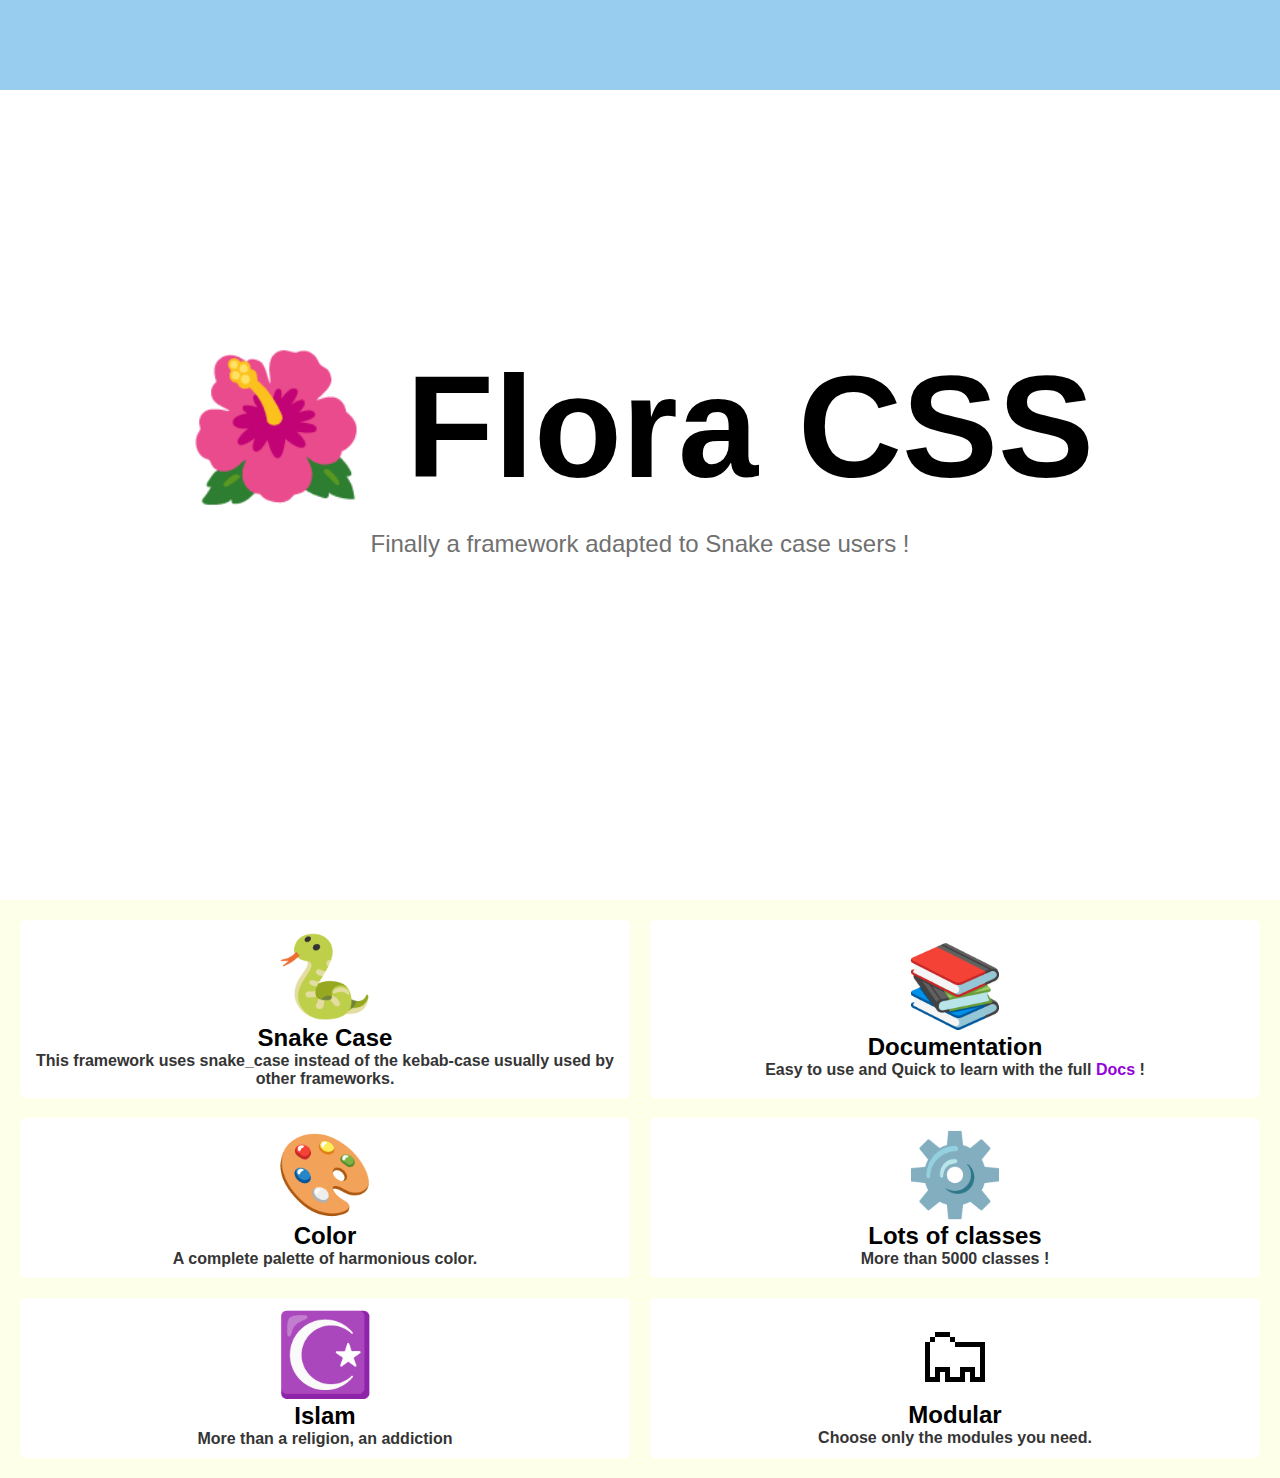
==== commit c629ccf5: "New :books: Documentation" ====
--- a/index.html
+++ b/index.html
@@ -1,7 +1,7 @@
 <!DOCTYPE html>
 <html>
 <head>
-	<title>Flora CSS - Documentation</title>
+	<title></title>
 	<meta charset="utf-8">
 		<!-- Framwork -->
 	<link rel="stylesheet" type="text/css" href="flora.css">
@@ -13,358 +13,61 @@
 		<link rel="stylesheet" type="text/css" href="modules/font.css">
 		<link rel="stylesheet" type="text/css" href="modules/opacity.css">
 		<link rel="stylesheet" type="text/css" href="modules/spacing.css">
+</head>
+<body class="font_sans">
+		<div style="width: 100%; height: 10vh;" class="bg_blue_20">
 
-</head>
-<body>
-	<aside id="title">
-		<h1 class="font_extra_bold"><a href="index.html" class="no_underline color_black">🌺 Flora CSS</a></h1>
-	</aside>
-	<aside id="aside" class="bg_white">
-		<ul>
-			<li><a href="#Home" class="no_underline color_gray_130 font_bold">🏠 Home</a></li>
-				<ul>
-					<li><a href="#Information" class="no_underline color_gray_120 font_normal">Information</a></li>
-					<li><a href="#Contact" class="no_underline color_gray_120 font_normal">Contact</a></li>
-				</ul>
-	<br>	<li><a href="#GettingStarted" class="no_underline color_gray_130 font_bold">🚩 Getting Started</a></li>
-				<ul>
-					<li><a href="#Installation" class="no_underline color_gray_120 font_normal">Installation</a></li>
-					<li><a href="#Modules" class="no_underline color_gray_120 font_normal">Modules</a></li>
-					<li><a href="#Optimizing" class="no_underline color_gray_120 font_normal">Optimizing</a></li>
-				</ul>
-	<br>	<li><a href="#Background" class="no_underline color_gray_130 font_bold">🌌 Background</a></li>
-				<ul>
-					<li><a href="#BackgroundAttachment" class="no_underline color_gray_120 font_normal">Background Attachment</a></li>
-					<li><a href="#BackgroundClip" class="no_underline color_gray_120 font_normal">Background Clip</a></li>
-					<li><a href="#BackgroundColor" class="no_underline color_gray_120 font_normal">Background Color</a></li>
-					<li><a href="#BackgroundPosition" class="no_underline color_gray_120 font_normal">Background Position</a></li>
-					<li><a href="#BackgroundRepeat" class="no_underline color_gray_120 font_normal">Background Repeat</a></li>
-					<li><a href="#BackgroundSize" class="no_underline color_gray_120 font_normal">Background Size</a></li>
-				</ul>
-	<br>	<li><a href="#Border" class="no_underline color_gray_130 font_bold">🧩 Border</a></li>
-				<ul>
-					<li><a href="#" class="no_underline color_gray_120 font_normal">Border Color</a></li>
-					<li><a href="#" class="no_underline color_gray_120 font_normal">Border Radius</a></li>
-					<li><a href="#" class="no_underline color_gray_120 font_normal">Border Style</a></li>
-					<li><a href="#" class="no_underline color_gray_120 font_normal">Border Width</a></li>
-				</ul>
-	<br>	<li><span class="no_underline color_gray_130 font_bold">📦 Disposition</span></li>
-				<ul>
-					<li><a href="#" class="no_underline color_gray_120 font_normal">Box Sizing</a></li>
-					<li><a href="#" class="no_underline color_gray_120 font_normal">Display</a></li>
-					<li><a href="#" class="no_underline color_gray_120 font_normal">Floats</a></li>
-					<li><a href="#" class="no_underline color_gray_120 font_normal">Clear</a></li>
-					<li><a href="#" class="no_underline color_gray_120 font_normal">Object Fit</a></li>
-					<li><a href="#" class="no_underline color_gray_120 font_normal">Object Position</a></li>
-					<li><a href="#" class="no_underline color_gray_120 font_normal">Overflow</a></li>
-					<li><a href="#" class="no_underline color_gray_120 font_normal">Overscroll Behavior</a></li>
-					<li><a href="#" class="no_underline color_gray_120 font_normal">Position</a></li>
-					<li><a href="#" class="no_underline color_gray_120 font_normal">Top / Bottom / Left / Right</a></li>
-					<li><a href="#" class="no_underline color_gray_120 font_normal">Visibility</a></li>					
-					<li><a href="#" class="no_underline color_gray_120 font_normal">Z-Index</a></li>
-				</ul>
-	<br>	<li><span class="no_underline color_gray_130 font_bold">👻 Effect</span></li>
-				<ul>
-					<li><a href="#" class="no_underline color_gray_120 font_normal">Box Shadow</a></li>
-					<li><a href="#" class="no_underline color_gray_120 font_normal">Opacity</a></li>
-				</ul>
-	<br>	<li><span class="no_underline color_gray_130 font_bold">🧪 Interactivity</span></li>
-				<ul>
-					<li><a href="#" class="no_underline color_gray_120 font_normal">Appearance</a></li>
-					<li><a href="#" class="no_underline color_gray_120 font_normal">Cursor</a></li>
-					<li><a href="#" class="no_underline color_gray_120 font_normal">Outline</a></li>
-					<li><a href="#" class="no_underline color_gray_120 font_normal">Pointer Event</a></li>
-					<li><a href="#" class="no_underline color_gray_120 font_normal">Resize</a></li>
-					<li><a href="#" class="no_underline color_gray_120 font_normal">User Select</a></li>
-				</ul>
-	<br>	<li><a href="#ColorPallet" class="no_underline color_gray_130 font_bold">🎨 Color Pallet</a></li>
-				<ul>
-					<li><a href="#Color" class="no_underline color_gray_120 font_normal">Color</a></li>
-				</ul>			
-	<br>	<li><span class="no_underline color_gray_130 font_bold">🚀 Spacing</span></li>
-				<ul>
-					<li><a href="#" class="no_underline color_gray_120 font_normal">Padding</a></li>
-					<li><a href="#" class="no_underline color_gray_120 font_normal">Margin</a></li>
-				</ul>				
-	<br>	<li><span class="no_underline color_gray_130 font_bold">📏 Sizing</span></li>
-				<ul>
-					<li><a href="#" class="no_underline color_gray_120 font_normal">Height</a></li>
-					<li><a href="#" class="no_underline color_gray_120 font_normal">Width</a></li>
-				</ul>
-	<br>	<li><span class="no_underline color_gray_130 font_bold">📝 Text & Font</span></li>
-				<ul>
-					<li><a href="#" class="no_underline color_gray_120 font_normal">Color</a></li>
-					<li><a href="#" class="no_underline color_gray_120 font_normal">Font Family</a></li>
-					<li><a href="#" class="no_underline color_gray_120 font_normal">Font Size</a></li>
-					<li><a href="#" class="no_underline color_gray_120 font_normal">Font Style</a></li>
-					<li><a href="#" class="no_underline color_gray_120 font_normal">Font Weight</a></li>
-					<li><a href="#" class="no_underline color_gray_120 font_normal">Font Variant Numeric</a></li>
-					<li><a href="#" class="no_underline color_gray_120 font_normal">Text Align</a></li>
-					<li><a href="#" class="no_underline color_gray_120 font_normal">Text Decoration</a></li>
-					<li><a href="#" class="no_underline color_gray_120 font_normal">Text Transform</a></li>
-				</ul>
-	<br>	<li><span class="no_underline color_gray_130 font_bold">👽 Transform</span></li>
-				<ul>
-					<li><a href="#" class="no_underline color_gray_120 font_normal">Transform Origin</a></li>
-					<li><a href="#" class="no_underline color_gray_120 font_normal">Rotate</a></li>
-				</ul>
-		</ul>
-			<hr>
-		<span class="color_gray_50 p_10">by <a href="#" target="_BLANK" class="color_gray_90 no_underline">guiguitator</a></span>
-	</aside>
-	<div id="core" class="p_l_10 p_r_10 p_b_10">
-		<h1 id="Home">🏠 Home</h1>
-		<hr>
-			<h2 id="Information">Information</h2>
-			Welcome to the <b class="color_pink_60">Flora CSS</b> documentation, you will find everything there is useful for getting started and learning the framework.
-				<br>
-				<br>
-			<b>But what is Flora CSS?</b>
-				<br>
-			It's another framework like CSS framework like <i>Tailwind</i> or <i>Tachyons</i> but with some new features :
-				<ul>
-					<li>This framework uses 🐍 <b>snake_case</b> instead of the kebab-case usually used by other frameworks.</li>
-					<li>Harmonious and complete 🎨 <b>color pallet</b>.</li>
-					<li>Easy to use and Quick to learn with the full 📚 <b>documentation</b>.</li>
-				</ul>
-			<b class="color_pink_60">Flora CSS</b> shares a lot of similarity with other frameworks like <i>Tailwind</i>, if you already master it : you will not be disoriented.
-				<br>
-				<br>
-			<b>Why did you create this framework if others already exist ?</b>
-				<br>
-			When I discovered <i>Tailwind</i> I found the framework extremely useful however, being a fan of the snake_case, I couldn't adapt to the kebab-case. So I decided to create my own framework with custom classes and components.
-				<br>
-			<p class="opacity_50">⚠️ We don't want to steal the content of Tailwind, which is why <b class="color_pink_60">Flora CSS</b> does not have any original class belonging to Tailwind. For example, we don't have any class like <span class="bg_gray_10 radius_2">ring</span> or <span class="bg_gray_10 radius_2">divide</span>.</p>
+		</div>
+		<div style="width: 100%; min-height: 90vh;">
+			<div style="position: absolute; top: 50%; right: 0; left: 0; text-align: center; transform: translateY(-50%);" class="color_black">
+				<p class="font_bold text_9xl">🌺 Flora CSS</p>
+					<br>
+				<p class="text_2xl color_gray_80">Finally a framework adapted to Snake case users !</p>
+			</div>
+		</div>
+		<div style="min-height: 50vh;">
+			<div style="display: grid; grid-template-columns: 50% 50%;" class="bg_yellow_10 p_10">
+				
+				<div style="align-content: center; display: inline-block;" class="bg_white p_10 m_10 radius_5">
+					<div style="display: block; text-align: center;" class="text_7xl">🐍</div>
+						<p style="display: block; text-align: center;" class="font_bold text_2xl">Snake Case</p>
+							<p style="text-align: center;" class="font_semibold color_gray_120">This framework uses snake_case instead of the kebab-case usually used by other frameworks.</p>
+				</div>
+				<div style="align-content: center; display: inline-block;" class="bg_white p_10 m_10 radius_5">
+					<div style="display: block; text-align: center;" class="text_7xl">📚</div>
+						<p style="display: block; text-align: center;" class="font_bold text_2xl">Documentation</p>
+							<p style="text-align: center;" class="font_semibold color_gray_120">Easy to use and Quick to learn with the full <a href="docs.html" class="color_purple_70 no_underline">Docs</a> !</p>
+				</div>
+				<div style="align-content: center; display: inline-block;" class="bg_white p_10 m_10 radius_5">
+					<div style="display: block; text-align: center;" class="text_7xl">🎨</div>
+						<p style="display: block; text-align: center;" class="font_bold text_2xl">Color</p>
+							<p style="text-align: center;" class="font_semibold color_gray_120">A complete palette of harmonious color.</p>
+				</div>
+				<div style="align-content: center; display: inline-block;" class="bg_white p_10 m_10 radius_5">
+					<div style="display: block; text-align: center;" class="text_7xl">⚙️</div>
+						<p style="display: block; text-align: center;" class="font_bold text_2xl">Lots of classes</p>
+							<p style="text-align: center;" class="font_semibold color_gray_120">More than 5000 classes !</p>
+				</div>
+				<div style="align-content: center; display: inline-block;" class="bg_white p_10 m_10 radius_5">
+					<div style="display: block; text-align: center;" class="text_7xl">☪️</div>
+						<p style="display: block; text-align: center;" class="font_bold text_2xl">Islam</p>
+							<p style="text-align: center;" class="font_semibold color_gray_120">More than a religion, an addiction</p>
+				</div>
+				<div style="align-content: center; display: inline-block;" class="bg_white p_10 m_10 radius_5">
+					<div style="display: block; text-align: center;" class="text_7xl">🗂</div>
+						<p style="display: block; text-align: center;" class="font_bold text_2xl">Modular</p>
+							<p style="text-align: center;" class="font_semibold color_gray_120">Choose only the modules you need.</p>
+				</div>
 
-			<h2 id="Contact">Contact</h2>
-			🔮 <b>Discord :</b> <a href="#" class="color_blue_60 font_semibold no_underline">Join Us !</a>
-				<br>
-			🐥 <b>Twitter :</b> <a href="#" class="color_blue_60 font_semibold no_underline">Follow Us !</a>
-				<br>
-			😸 <b>Github :</b> <a href="#" class="color_blue_60 font_semibold no_underline">Leave a Star !</a>
+			</div>
+		</div>
+<style type="text/css">
+	*,html {
+		margin: 0;
+		padding: 0;
+	}
+</style>
+</body>
+</html>
 
-
-
-		<h1 id="GettingStarted" class="p_t_10">🚩 Getting Started</h1>
-		<hr>
-			<h2 id="Installation">Installation</h2>
-		Download the <i>flora.min.css</i> file and include it in your HTML file :
-			<br>
-		<code class="bg_gray_120 radius_3px color_white font_semibold p_3 m_5 block w_max_content">
-			<<span class="color_red_40">link</span> <span class="color_green_40">rel</span>=<span class="color_yellow_70">"stylesheet"</span> <span class="color_green_40">type</span>=<span class="color_yellow_70">"text/css"</span> <span class="color_green_40">href</span>=<span class="color_yellow_70 bg_gray_100 radius_2px">"flora.min.css"</span>>
-		</code>
-
-		<h2 id="Modules">Modules</h2>
-		<b class="color_pink_60">Flora CSS</b> is an extremely modular framework, you can select only the modules you are going to use :
-			<br>
-		<code class="bg_gray_120 radius_3px color_white font_semibold p_3 m_5 block w_max_content">
-			<<span class="color_red_40">head</span>>
-					<br>
-				<span class="p_l_20"><<span class="color_red_40">link</span> <span class="color_green_40">rel</span>=<span class="color_yellow_70">"stylesheet"</span> <span class="color_green_40">type</span>=<span class="color_yellow_70">"text/css"</span> <span class="color_green_40">href</span>=<span class="color_yellow_70 bg_gray_100 radius_2px">"flora.color.css"</span>></span>
-					<br>
-				<span class="p_l_20"><<span class="color_red_40">link</span> <span class="color_green_40">rel</span>=<span class="color_yellow_70">"stylesheet"</span> <span class="color_green_40">type</span>=<span class="color_yellow_70">"text/css"</span> <span class="color_green_40">href</span>=<span class="color_yellow_70 bg_gray_100 radius_2px">"flora.opacity.css"</span>></span>
-					<br>
-				<span class="p_l_20"><<span class="color_red_40">link</span> <span class="color_green_40">rel</span>=<span class="color_yellow_70">"stylesheet"</span> <span class="color_green_40">type</span>=<span class="color_yellow_70">"text/css"</span> <span class="color_green_40">href</span>=<span class="color_yellow_70 bg_gray_100 radius_2px">"flora.background.css"</span>></span>
-					<br>
-			<&#x2F;<span class="color_red_40">head</span>>
-		</code>
-		<p class="font_semibold">It is strongly recommended to include the <b>flora.color.css</b> module in your projects.</p>
-
-		<h2 id="Optimizing">Optimizing</h2>
-		The first way to optimize your work is to select only the <span class="font_semibold">modules</span> that you need.
-			<br>
-		We also recommend that you use <a href="https://purgecss.com/" target="_BLANK" class="color_blue_40 font_semibold no_underline">PurgeCSS</a> to remove classes that you are not using.
-
-
-
-		<h1 id="Background" class="p_t_10">🌌 Background</h1>
-		<hr>
-		<h2 id="BackgroundAttachment">Background Attachment</h2>
-		<p class="color_gray_100 font_semibold">This property defines where the position of the background image is fixed.</p>
-			<table>
-				<thead class="color_gray_110">
-					<tr>
-						<th>Class name</th>
-						<th>Properties</th>
-					</tr>
-				</thead>
-				<tbody class="color_purple_70 font_semibold">
-					<tr>
-						<td>bg_fixed</td>
-						<td class="color_gray_50 font_mono">background-attachment: fixed;</td>
-					</tr>
-					<tr>
-						<td>bg_local</td>
-						<td class="color_gray_50 font_mono">background-attachment: local;</td>
-					</tr>
-					<tr>
-						<td>bg_scroll</td>
-						<td class="color_gray_50 font_mono">background-attachment: scroll;</td>
-					</tr>
-				</tbody>
-			</table>
-		<h3>Fixed</h3>
-		<p class="color_gray_100 font_semibold">Use <span class="color_purple_70">bg_fixed</span> to fix the background image relative to the viewport.</p>
-		<code class="bg_gray_120 radius_3px color_white font_semibold p_3 m_5 block w_max_content">
-			<<span class="color_red_40">div</span> <span class="color_green_40">class</span>=<span class="color_yellow_70">"<span class="bg_gray_100 radius_2px">bg_fixed</span>"</span> <span class="color_green_40">style</span>=<span class="color_yellow_70">"</span><span class="color_cyan_60">background-image</span>: <span class="color_cyan_60">url</span>(<span class="color_yellow_70">...</span>);<span class="color_yellow_70">"</span>><&#x2F;<span class="color_red_40">div</span>>
-		</code>
-		<h3>Local</h3>
-		<p class="color_gray_100 font_semibold">Use <span class="color_purple_70">bg_local</span> so that the background moves with the content of the associated element. So if the element is scrolling, the background will scroll with.</p>
-		<code class="bg_gray_120 radius_3px color_white font_semibold p_3 m_5 block w_max_content">
-			<<span class="color_red_40">div</span> <span class="color_green_40">class</span>=<span class="color_yellow_70">"<span class="bg_gray_100 radius_2px">bg_local</span>"</span> <span class="color_green_40">style</span>=<span class="color_yellow_70">"</span><span class="color_cyan_60">background-image</span>: <span class="color_cyan_60">url</span>(<span class="color_yellow_70">...</span>);<span class="color_yellow_70">"</span>><&#x2F;<span class="color_red_40">div</span>>
-		</code>
-		<h3>Scroll</h3>
-		<p class="color_gray_100 font_semibold">Use <span class="color_purple_70">bg_scroll</span> so that the background does not scroll with the content of the element.</p>
-		<code class="bg_gray_120 radius_3px color_white font_semibold p_3 m_5 block w_max_content">
-			<<span class="color_red_40">div</span> <span class="color_green_40">class</span>=<span class="color_yellow_70">"<span class="bg_gray_100 radius_2px">bg_scroll</span>"</span> <span class="color_green_40">style</span>=<span class="color_yellow_70">"</span><span class="color_cyan_60">background-image</span>: <span class="color_cyan_60">url</span>(<span class="color_yellow_70">...</span>);<span class="color_yellow_70">"</span>><&#x2F;<span class="color_red_40">div</span>>
-		</code>
-
-		<h2 id="BackgroundClip">Background Clip</h2>
-		<p class="color_gray_100 font_semibold">This property defines how the background of an element extends below the border box, fill box, or content box.</p>
-			<table>
-				<thead class="color_gray_110">
-					<tr>
-						<th>Class name</th>
-						<th>Properties</th>
-					</tr>
-				</thead>
-				<tbody class="color_purple_70 font_semibold">
-					<tr>
-						<td>bg_clip_border</td>
-						<td class="color_gray_50 font_mono">background-clip: border-box;</td>
-					</tr>
-					<tr>
-						<td>bg_clip_content</td>
-						<td class="color_gray_50 font_mono">background-clip: content-box;</td>
-					</tr>
-					<tr>
-						<td>bg_clip_padding</td>
-						<td class="color_gray_50 font_mono">background-clip: padding-box;</td>
-					</tr>
-					<tr>
-						<td>bg_clip_text</td>
-						<td class="color_gray_50 font_mono">background-clip: text;</td>
-					</tr>
-				</tbody>
-			</table>
-		<h3>Border Box</h3>
-		<p class="color_gray_100 font_semibold">Use <span class="color_purple_70">bg_clip_border</span> to have the background extend to the outer edge of the border.</p>
-		<code class="bg_gray_120 radius_3px color_white font_semibold p_3 m_5 block w_max_content">
-			<<span class="color_red_40">div</span> <span class="color_green_40">class</span>=<span class="color_yellow_70">"<span class="bg_gray_100 radius_2">bg_clip_border</span> border_dashed border_purple_70 border_10 bg_blue_30"</span>>👋 Hi !<&#x2F;<span class="color_red_40">div</span>>
-		</code>
-			<div class="bg_clip_border color_white p_20 font_semibold border_dashed border_purple_70 border_10 bg_blue_30 inline_block">.bg_clip_border</div>
-		<h3>Content Box</h3>
-		<p class="color_gray_100 font_semibold">The background is limited to the content box.</p>
-		<code class="bg_gray_120 radius_3px color_white font_semibold p_3 m_5 block w_max_content">
-			<<span class="color_red_40">div</span> <span class="color_green_40">class</span>=<span class="color_yellow_70">"<span class="bg_gray_100 radius_2">bg_clip_content</span> border_dashed border_purple_70 border_10 bg_blue_30"</span>>👋 Hi !<&#x2F;<span class="color_red_40">div</span>>
-		</code>
-			<div class="bg_clip_content color_white p_20 font_semibold border_dashed border_purple_70 border_10 bg_blue_30 inline_block">.bg_clip_content</div>
-		<h3>Padding Box</h3>
-		<p class="color_gray_100 font_semibold">No background is drawn in the border box. The background extends to the edge of the fill box.</p>
-		<code class="bg_gray_120 radius_3px color_white font_semibold p_3 m_5 block w_max_content">
-			<<span class="color_red_40">div</span> <span class="color_green_40">class</span>=<span class="color_yellow_70">"<span class="bg_gray_100 radius_2">bg_clip_padding</span> border_dashed border_purple_70 border_10 bg_blue_30"</span>>👋 Hi !<&#x2F;<span class="color_red_40">div</span>>
-		</code>
-			<div class="bg_clip_padding color_white p_20 font_semibold border_dashed border_purple_70 border_10 bg_blue_30 inline_block">.bg_clip_padding</div>
-		<h3>Text</h3>
-		<p class="color_gray_100 font_semibold">The background is limited to the foreground text.</p>
-		<code class="bg_gray_120 radius_3px color_white font_semibold p_3 m_5 block w_max_content">
-			<<span class="color_red_40">div</span> <span class="color_green_40">class</span>=<span class="color_yellow_70">"text_5xl font_bold"</span>>
-					<br>
-				<span class="p_l_20"><<span class="color_red_40">span</span> <span class="color_green_40">class</span>=<span class="color_yellow_70">"<span class="bg_gray_100 radius_2">bg_clip_text</span> gradient_t_r from_turquoise_50 to_green_20"</span>>Hello World !<&#x2F;<span class="color_red_40">span</span>></span>
-					<br>
-			<&#x2F;<span class="color_red_40">div</span>>
-		</code>
-			<div class="text_5xl font_bold">
-				<span id="test_gradient_text" class="bg_clip_text gradient_t_r from_turquoise_50 to_green_20">Hello World !</span>
-			</div>
-
-		<h2 id="BackgroundColor">Background Color</h2>
-		<p class="color_gray_100 font_semibold">This property allows you to define the color used for the background of an element.</p>
-		<p class="color_black p_10 border_blue_30 border_solid border_1 radius_5 font_semibold bg_blue_10 inline_block">To know the list of all the colors, go to the category : <a href="#ColorPallet" class="font_bold no_underline color_black">🎨 Color Pallet</a></p>
-		
-			<table>
-				<thead class="color_gray_110">
-					<tr>
-						<th>Class name</th>
-						<th>Properties</th>
-					</tr>
-				</thead>
-				<tbody class="color_purple_70 font_semibold">
-					<tr>
-						<td>bg_{color}</td>
-						<td class="color_gray_50 font_mono">background-color: {color};</td>
-					</tr>
-				</tbody>
-			</table>		
-		<p class="color_gray_100 font_semibold">Control the background color of an element using <span class="color_purple_70">bg_{color}</span></p>
-			<code class="bg_gray_120 radius_3px color_white font_semibold p_3 m_5 block w_max_content">
-				<<span class="color_red_40">div</span> <span class="color_green_40">class</span>=<span class="color_yellow_70">"<span class="bg_gray_100 radius_2">bg_red_30</span>"</span>>...<&#x2F;<span class="color_red_40">div</span>>
-			</code>
-		<p class="font_bold">Some Example :</p>
-			<div class="bg_red_30 inline_block p_45 font_semibold">.bg_red_30</div>
-			<div class="bg_blue_30 inline_block p_45 font_semibold">.bg_blue_30</div>
-			<div class="bg_green_30 inline_block p_45 font_semibold">.bg_green_30</div>
-
-		<h2 id="BackgroundPosition">Background Position</h2>
-		<p class="color_gray_100 font_semibold"></p>
-
-
-
-	</div>
-
-
-
-
-
-	<style type="text/css">
-		body {
-			font-family: -apple-system, BlinkMacSystemFont, "Segoe UI", Helvetica, Arial, sans-serif, "Apple Color Emoji", "Segoe UI Emoji";
-		}
-		#core {
-			position: absolute;
-			top: 0;
-			bottom: 0; right: 0;
-			left: 280px;
-			background-color: #f1f1f1;
-			overflow: auto;
-			scroll-behavior: smooth;
-		}
-
-		#aside {
-			position: absolute;
-			top: 70px;
-			bottom: 0; width: 280px;
-			left: 0;
-			overflow: auto;
-		}
-		#title {
-			position: absolute;
-			width: 280px;
-			left: 0;
-			top: 0;
-			height: 70px;
-			z-index: 10;
-		}
-		.inline_block {display: inline-block;}
-		.block {display: block}
-		.w_max_content {width: max-content;}
-		code {	
-			font-family: Monaco, Consolas, Hack, monospace;
-		}
-		th {
-			width: 50%;
-		}
-		td.font_mono {font-family: Hack, monospace;}
-		tr:nth-child(even) {
-			background: #e6e6e6;
-		}
-		.h_15 {height: 25px;}
-		thead {
-			background: #e1e1e1;
-		}
-		.gradient_t_r {background-image: linear-gradient(to top right, #7af0d2, #cee69e);}
-		#test_gradient_text {-webkit-text-fill-color: transparent;}
-		.text_5xl {font-size: 72px;}
-	</style>
-</body>
-</html>+<!-- position: absolute; top: 50%; transform: translateY(-50%); -->--- a/modules/color.css
+++ b/modules/color.css
@@ -1,5 +1,6 @@
 :root {
 		/*Base*/
+	--color_transparent: transparent;
 	--color_white: #ffffff;
 	--color_black: #000000;
 		/*Gray :*/
@@ -123,50 +124,63 @@
 
 
 
-/*Black & White :*/
+/*Transparent, Black & White :*/
 
 	/*color*/
+.color_transparent {color: var(--color_transparent);}
 .color_white {color: var(--color_white);}
 .color_black {color: var(--color_black);}
 
 	/*background-color*/
+.bg_transparent {background-color: var(--color_transparent);}
 .bg_white {background-color: var(--color_white);}
 .bg_black {background-color: var(--color_black);}
 
 	/*border-color*/
+.border_transparent {border-color: var(--color_transparent);}
 .border_white {border-color: var(--color_white);}
 .border_black {border-color: var(--color_black);}
 
 		/*border-color-top*/
-.border_top_white {border-top-color: var(--color_white)}
+.border_top_transparent {border-top-color: var(--color_transparent);}
+.border_top_white {border-top-color: var(--color_white);}
 .border_top_black {border-top-color: var(--color_black);}
 
-.border_t_white {border-top-color: var(--color_white)}
+.border_t_transparent {border-top-color: var(--color_transparent);}
+.border_t_white {border-top-color: var(--color_white);}
 .border_t_black {border-top-color: var(--color_black);}
 
 		/*border-color-bottom*/
-.border_bottom_white {border-bottom-color: var(--color_white)}
+.border_bottom_transparent {border-bottom-color: var(--color_transparent);}
+.border_bottom_white {border-bottom-color: var(--color_white);}
 .border_bottom_black {border-bottom-color: var(--color_black);}
 
-.border_bot_white {border-bottom-color: var(--color_white)}
-.border_bot_black {border-bottom-color: var(--color_black);}
-
-.border_b_white {border-bottom-color: var(--color_white)}
+.border_b_transparent {border-bottom-color: var(--color_transparent);}
+.border_b_white {border-bottom-color: var(--color_white);}
 .border_b_black {border-bottom-color: var(--color_black);}
 
 		/*border-color-left*/
-.border_left_white {border-left-color: var(--color_white)}
+.border_left_transparent {border-left-color: var(--color_transparent);}
+.border_left_white {border-left-color: var(--color_white);}
 .border_left_black {border-left-color: var(--color_black);}
 
-.border_l_white {border-left-color: var(--color_white)}
+.border_l_transparent {border-left-color: var(--color_transparent);}
+.border_l_white {border-left-color: var(--color_white);}
 .border_l_black {border-left-color: var(--color_black);}
 
 		/*border-color-right*/
-.border_right_white {border-right-color: var(--color_white)}
+.border_right_transparent {border-right-color: var(--color_transparent);}
+.border_right_white {border-right-color: var(--color_white);}
 .border_right_black {border-right-color: var(--color_black);}
 
-.border_r_white {border-right-color: var(--color_white)}
+.border_r_transparent {border-right-color: var(--color_transparent);}
+.border_r_white {border-right-color: var(--color_white)};
 .border_r_black {border-right-color: var(--color_black);}
+	
+	/*placeholder-color*/
+.placeholder_transparent::placeholder {color: var(--color_transparent);}
+.placeholder_white::placeholder {color: var(--color_white);}
+.placeholder_black::placeholder {color: var(--color_black);}
 
 
 
@@ -357,6 +371,23 @@
 .border_r_gray_140 {border-right-color: var(--color_gray_140);}
 .border_r_gray_150 {border-right-color: var(--color_gray_150);}
 
+	/*placeholder-color*/
+.placeholder_gray_10::placeholder {color: var(--color_gray_10);}
+.placeholder_gray_20::placeholder {color: var(--color_gray_20);}
+.placeholder_gray_30::placeholder {color: var(--color_gray_30);}
+.placeholder_gray_40::placeholder {color: var(--color_gray_40);}
+.placeholder_gray_50::placeholder {color: var(--color_gray_50);}
+.placeholder_gray_60::placeholder {color: var(--color_gray_60);}
+.placeholder_gray_70::placeholder {color: var(--color_gray_70);}
+.placeholder_gray_80::placeholder {color: var(--color_gray_80);}
+.placeholder_gray_90::placeholder {color: var(--color_gray_90);}
+.placeholder_gray_100::placeholder {color: var(--color_gray_100);}
+.placeholder_gray_110::placeholder {color: var(--color_gray_110);}
+.placeholder_gray_120::placeholder {color: var(--color_gray_120);}
+.placeholder_gray_130::placeholder {color: var(--color_gray_130);}
+.placeholder_gray_140::placeholder {color: var(--color_gray_140);}
+.placeholder_gray_150::placeholder {color: var(--color_gray_150);}
+
 
 
 
@@ -491,6 +522,18 @@
 .border_r_cyan_90 {border-right-color: var(--color_cyan_90);}
 .border_r_cyan_100 {border-right-color: var(--color_cyan_100);}
 
+	/*placeholder-color*/
+.placeholder_cyan_10::placeholder {color: var(--color_cyan_10);}
+.placeholder_cyan_20::placeholder {color: var(--color_cyan_20);}
+.placeholder_cyan_30::placeholder {color: var(--color_cyan_30);}
+.placeholder_cyan_40::placeholder {color: var(--color_cyan_40);}
+.placeholder_cyan_50::placeholder {color: var(--color_cyan_50);}
+.placeholder_cyan_60::placeholder {color: var(--color_cyan_60);}
+.placeholder_cyan_70::placeholder {color: var(--color_cyan_70);}
+.placeholder_cyan_80::placeholder {color: var(--color_cyan_80);}
+.placeholder_cyan_90::placeholder {color: var(--color_cyan_90);}
+.placeholder_cyan_100::placeholder {color: var(--color_cyan_100);}
+
 
 
 
@@ -625,6 +668,18 @@
 .border_r_turquoise_90 {border-right-color: var(--color_turquoise_90);}
 .border_r_turquoise_100 {border-right-color: var(--color_turquoise_100);}
 
+	/*placeholder-color*/
+.placeholder_turquoise_10::placeholder {color: var(--color_turquoise_10);}
+.placeholder_turquoise_20::placeholder {color: var(--color_turquoise_20);}
+.placeholder_turquoise_30::placeholder {color: var(--color_turquoise_30);}
+.placeholder_turquoise_40::placeholder {color: var(--color_turquoise_40);}
+.placeholder_turquoise_50::placeholder {color: var(--color_turquoise_50);}
+.placeholder_turquoise_60::placeholder {color: var(--color_turquoise_60);}
+.placeholder_turquoise_70::placeholder {color: var(--color_turquoise_70);}
+.placeholder_turquoise_80::placeholder {color: var(--color_turquoise_80);}
+.placeholder_turquoise_90::placeholder {color: var(--color_turquoise_90);}
+.placeholder_turquoise_100::placeholder {color: var(--color_turquoise_100);}
+
 
 
 
@@ -759,6 +814,18 @@
 .border_r_green_90 {border-right-color: var(--color_green_90);}
 .border_r_green_100 {border-right-color: var(--color_green_100);}
 
+	/*placeholder-color*/
+.placeholder_green_10::placeholder {color: var(--color_green_10);}
+.placeholder_green_20::placeholder {color: var(--color_green_20);}
+.placeholder_green_30::placeholder {color: var(--color_green_30);}
+.placeholder_green_40::placeholder {color: var(--color_green_40);}
+.placeholder_green_50::placeholder {color: var(--color_green_50);}
+.placeholder_green_60::placeholder {color: var(--color_green_60);}
+.placeholder_green_70::placeholder {color: var(--color_green_70);}
+.placeholder_green_80::placeholder {color: var(--color_green_80);}
+.placeholder_green_90::placeholder {color: var(--color_green_90);}
+.placeholder_green_100::placeholder {color: var(--color_green_100);}
+
 
 
 
@@ -893,6 +960,18 @@
 .border_r_yellow_90 {border-right-color: var(--color_yellow_90);}
 .border_r_yellow_100 {border-right-color: var(--color_yellow_100);}
 
+	/*placeholder-color*/
+.placeholder_yellow_10::placeholder {color: var(--color_yellow_10);}
+.placeholder_yellow_20::placeholder {color: var(--color_yellow_20);}
+.placeholder_yellow_30::placeholder {color: var(--color_yellow_30);}
+.placeholder_yellow_40::placeholder {color: var(--color_yellow_40);}
+.placeholder_yellow_50::placeholder {color: var(--color_yellow_50);}
+.placeholder_yellow_60::placeholder {color: var(--color_yellow_60);}
+.placeholder_yellow_70::placeholder {color: var(--color_yellow_70);}
+.placeholder_yellow_80::placeholder {color: var(--color_yellow_80);}
+.placeholder_yellow_90::placeholder {color: var(--color_yellow_90);}
+.placeholder_yellow_100::placeholder {color: var(--color_yellow_100);}
+
 
 
 
@@ -1027,6 +1106,18 @@
 .border_r_orange_90 {border-right-color: var(--color_orange_90);}
 .border_r_orange_100 {border-right-color: var(--color_orange_100);}
 
+	/*placeholder-color*/
+.placeholder_orange_10::placeholder {color: var(--color_orange_10);}
+.placeholder_orange_20::placeholder {color: var(--color_orange_20);}
+.placeholder_orange_30::placeholder {color: var(--color_orange_30);}
+.placeholder_orange_40::placeholder {color: var(--color_orange_40);}
+.placeholder_orange_50::placeholder {color: var(--color_orange_50);}
+.placeholder_orange_60::placeholder {color: var(--color_orange_60);}
+.placeholder_orange_70::placeholder {color: var(--color_orange_70);}
+.placeholder_orange_80::placeholder {color: var(--color_orange_80);}
+.placeholder_orange_90::placeholder {color: var(--color_orange_90);}
+.placeholder_orange_100::placeholder {color: var(--color_orange_100);}
+
 
 
 
@@ -1161,6 +1252,18 @@
 .border_r_red_90 {border-right-color: var(--color_red_90);}
 .border_r_red_100 {border-right-color: var(--color_red_100);}
 
+	/*placeholder-color*/
+.placeholder_red_10::placeholder {color: var(--color_red_10);}
+.placeholder_red_20::placeholder {color: var(--color_red_20);}
+.placeholder_red_30::placeholder {color: var(--color_red_30);}
+.placeholder_red_40::placeholder {color: var(--color_red_40);}
+.placeholder_red_50::placeholder {color: var(--color_red_50);}
+.placeholder_red_60::placeholder {color: var(--color_red_60);}
+.placeholder_red_70::placeholder {color: var(--color_red_70);}
+.placeholder_red_80::placeholder {color: var(--color_red_80);}
+.placeholder_red_90::placeholder {color: var(--color_red_90);}
+.placeholder_red_100::placeholder {color: var(--color_red_100);}
+
 
 
 
@@ -1295,6 +1398,18 @@
 .border_r_pink_90 {border-right-color: var(--color_pink_90);}
 .border_r_pink_100 {border-right-color: var(--color_pink_100);}
 
+	/*placeholder-color*/
+.placeholder_pink_10::placeholder {color: var(--color_pink_10);}
+.placeholder_pink_20::placeholder {color: var(--color_pink_20);}
+.placeholder_pink_30::placeholder {color: var(--color_pink_30);}
+.placeholder_pink_40::placeholder {color: var(--color_pink_40);}
+.placeholder_pink_50::placeholder {color: var(--color_pink_50);}
+.placeholder_pink_60::placeholder {color: var(--color_pink_60);}
+.placeholder_pink_70::placeholder {color: var(--color_pink_70);}
+.placeholder_pink_80::placeholder {color: var(--color_pink_80);}
+.placeholder_pink_90::placeholder {color: var(--color_pink_90);}
+.placeholder_pink_100::placeholder {color: var(--color_pink_100);}
+
 
 
 
@@ -1429,6 +1544,18 @@
 .border_r_purple_90 {border-right-color: var(--color_purple_90);}
 .border_r_purple_100 {border-right-color: var(--color_purple_100);}
 
+	/*placeholder-color*/
+.placeholder_purple_10::placeholder {color: var(--color_purple_10);}
+.placeholder_purple_20::placeholder {color: var(--color_purple_20);}
+.placeholder_purple_30::placeholder {color: var(--color_purple_30);}
+.placeholder_purple_40::placeholder {color: var(--color_purple_40);}
+.placeholder_purple_50::placeholder {color: var(--color_purple_50);}
+.placeholder_purple_60::placeholder {color: var(--color_purple_60);}
+.placeholder_purple_70::placeholder {color: var(--color_purple_70);}
+.placeholder_purple_80::placeholder {color: var(--color_purple_80);}
+.placeholder_purple_90::placeholder {color: var(--color_purple_90);}
+.placeholder_purple_100::placeholder {color: var(--color_purple_100);}
+
 
 
 
@@ -1561,4 +1688,16 @@
 .border_r_blue_70 {border-right-color: var(--color_blue_70);}
 .border_r_blue_80 {border-right-color: var(--color_blue_80);}
 .border_r_blue_90 {border-right-color: var(--color_blue_90);}
-.border_r_blue_100 {border-right-color: var(--color_blue_100);}+.border_r_blue_100 {border-right-color: var(--color_blue_100);}
+
+	/*placeholder-color*/
+.placeholder_blue_10::placeholder {color: var(--color_blue_10);}
+.placeholder_blue_20::placeholder {color: var(--color_blue_20);}
+.placeholder_blue_30::placeholder {color: var(--color_blue_30);}
+.placeholder_blue_40::placeholder {color: var(--color_blue_40);}
+.placeholder_blue_50::placeholder {color: var(--color_blue_50);}
+.placeholder_blue_60::placeholder {color: var(--color_blue_60);}
+.placeholder_blue_70::placeholder {color: var(--color_blue_70);}
+.placeholder_blue_80::placeholder {color: var(--color_blue_80);}
+.placeholder_blue_90::placeholder {color: var(--color_blue_90);}
+.placeholder_blue_100::placeholder {color: var(--color_blue_100);}--- a/modules/font.css
+++ b/modules/font.css
@@ -5,6 +5,32 @@
 .font_mono {font-family: ui-monospace, Monaco, Consolas, Hack, monospace;}
 .font_cursive {font-family: Lucida Calligraphy, Lucida Handwriting, Apple Chancery, cursive;}
 .font_fantasy {font-family: Harrington, fantasy;}
+
+/*font-size*/
+
+.text_2xs {font-size: 0.50rem;}
+.text_xs {font-size: 0.75rem;}
+.text_s {font-size: 0.875rem;}
+.text_m {font-size: 1rem;}
+.text_l {font-size: 1.175rem;}
+.text_xl {font-size: 1.250rem;}
+.text_2xl {font-size: 1.5rem;}
+.text_3xl {font-size: 1.875rem;}
+.text_4xl {font-size: 2.2rem;}
+.text_5xl {font-size: 2.875rem;}
+.text_6xl {font-size: 3.8rem;}
+.text_7xl {font-size: 5rem;}
+.text_8xl {font-size: 7rem;}
+.text_9xl {font-size: 9rem;}
+.text_10xl {font-size: 12rem;}
+
+/*letter-spacing*/
+
+.letter_spacing_extratight {letter-spacing: -0.050em;}
+.letter_spacing_tight {letter-spacing: -0.025em;}
+.letter_spacing_normal {letter-spacing: 0em;}
+.letter_spacing_wide {letter-spacing: 0.025em;}
+.letter_spacing_extrawide {letter-spacing: 0.1em;}
 
 /*font-weight*/
 
@@ -32,11 +58,40 @@
 
 /*font-style*/
 
+.italic {font-style: italic;}
 .not_italic {font-style: normal;}
-.italic {font-style: italic;}
 
 /*text-decoration*/
 
 .line_through {text-decoration: line-through;} .strike {text-decoration: line-through;}
 .underline {text-decoration: underline;}
-.no_underline {text-decoration: none;}+.no_underline {text-decoration: none;}
+
+/*text-align*/
+
+.text_left {text-align: left;}
+.text_center {text-align: center;}
+.text_right {text-align: right;}
+.text_align {text-align: justify;}
+
+/*list-style-type*/
+
+.list_none {list-style-type: none;}
+.list_disc {list-style-type: disc;}
+.list_circle {list-style-type: circle;}
+.list_square {list-style-type: square;}
+.list_decimal {list-style-type: decimal;}
+.list_roman {list-style-type: upper-roman;}
+.list_latin {list-style-type: upper-latin;}
+
+/*list-style-position*/
+
+.list_inside {list-style-position: inside;}
+.list_outside {list-style-position: outside;}
+
+/*text-transform*/
+
+.uppercase {text-transform: uppercase;}
+.lowercase {text-transform: lowercase;}
+.capitalize {text-transform: capitalize;}
+.normal_case {text-transform: none;}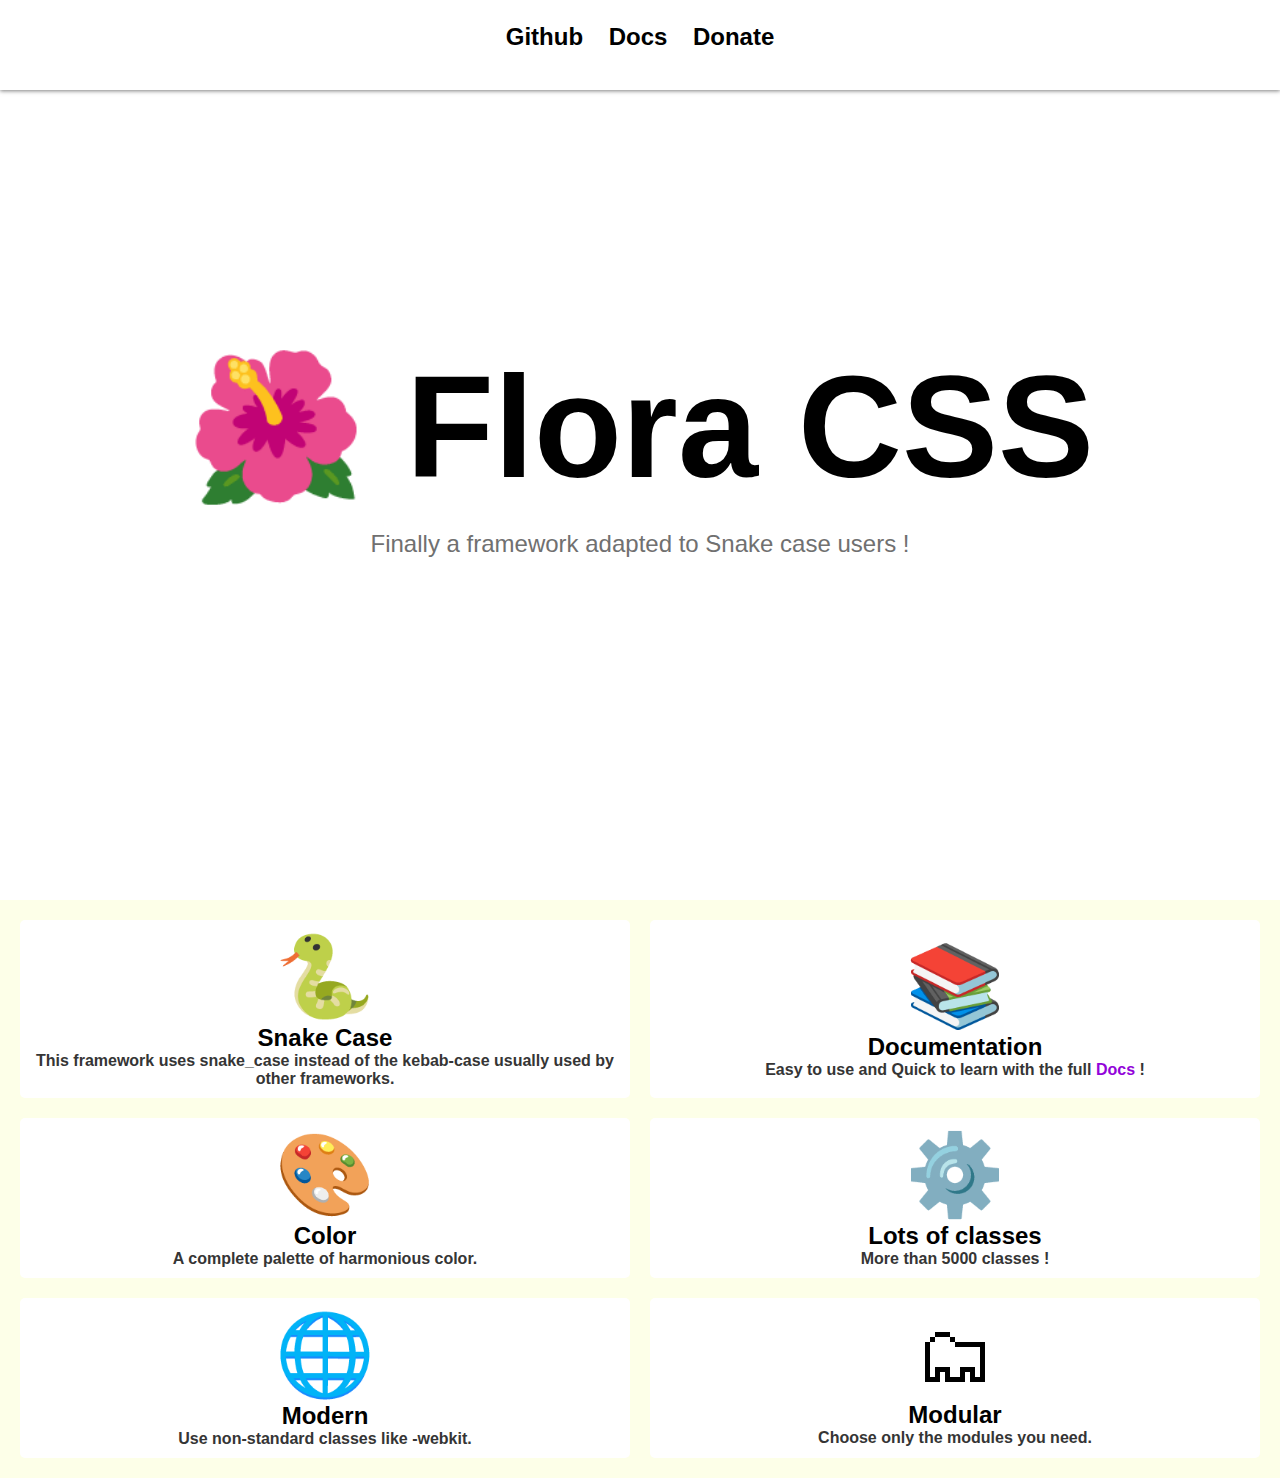
==== commit c03df3cf: "Update Main Page" ====
--- a/index.html
+++ b/index.html
@@ -15,8 +15,12 @@
 		<link rel="stylesheet" type="text/css" href="modules/spacing.css">
 </head>
 <body class="font_sans">
-		<div style="width: 100%; height: 10vh;" class="bg_blue_20">
-
+		<div style="width: 100%; height: 10vh; box-shadow: 0px 1px 4px 0px rgba(0,0,0,0.5); -webkit-box-shadow: 0px 1px 4px 0px rgba(0,0,0,0.5); -moz-box-shadow: 0px 1px 4px 0px rgba(0,0,0,0.5);" class="text_xl font_semibold">
+			<div style="display: inline-block; height: 50%; position: relative; top: 25%; left: 50%; transform: translateX(-50%);">
+				<a href="https://github.com/guiguitator/Flora_CSS" class="no_underline text_2xl color_black m_x_10 color_black">Github</a>
+				<a href="docs.html" class="no_underline text_2xl color_black m_x_10 color_black">Docs</a>
+				<a href="#" class="no_underline text_2xl color_black m_x_10 color_black">Donate</a>
+			</div>
 		</div>
 		<div style="width: 100%; min-height: 90vh;">
 			<div style="position: absolute; top: 50%; right: 0; left: 0; text-align: center; transform: translateY(-50%);" class="color_black">
@@ -49,9 +53,9 @@
 							<p style="text-align: center;" class="font_semibold color_gray_120">More than 5000 classes !</p>
 				</div>
 				<div style="align-content: center; display: inline-block;" class="bg_white p_10 m_10 radius_5">
-					<div style="display: block; text-align: center;" class="text_7xl">☪️</div>
-						<p style="display: block; text-align: center;" class="font_bold text_2xl">Islam</p>
-							<p style="text-align: center;" class="font_semibold color_gray_120">More than a religion, an addiction</p>
+					<div style="display: block; text-align: center;" class="text_7xl">🌐</div>
+						<p style="display: block; text-align: center;" class="font_bold text_2xl">Modern</p>
+							<p style="text-align: center;" class="font_semibold color_gray_120">Use non-standard classes like -webkit.</p>
 				</div>
 				<div style="align-content: center; display: inline-block;" class="bg_white p_10 m_10 radius_5">
 					<div style="display: block; text-align: center;" class="text_7xl">🗂</div>
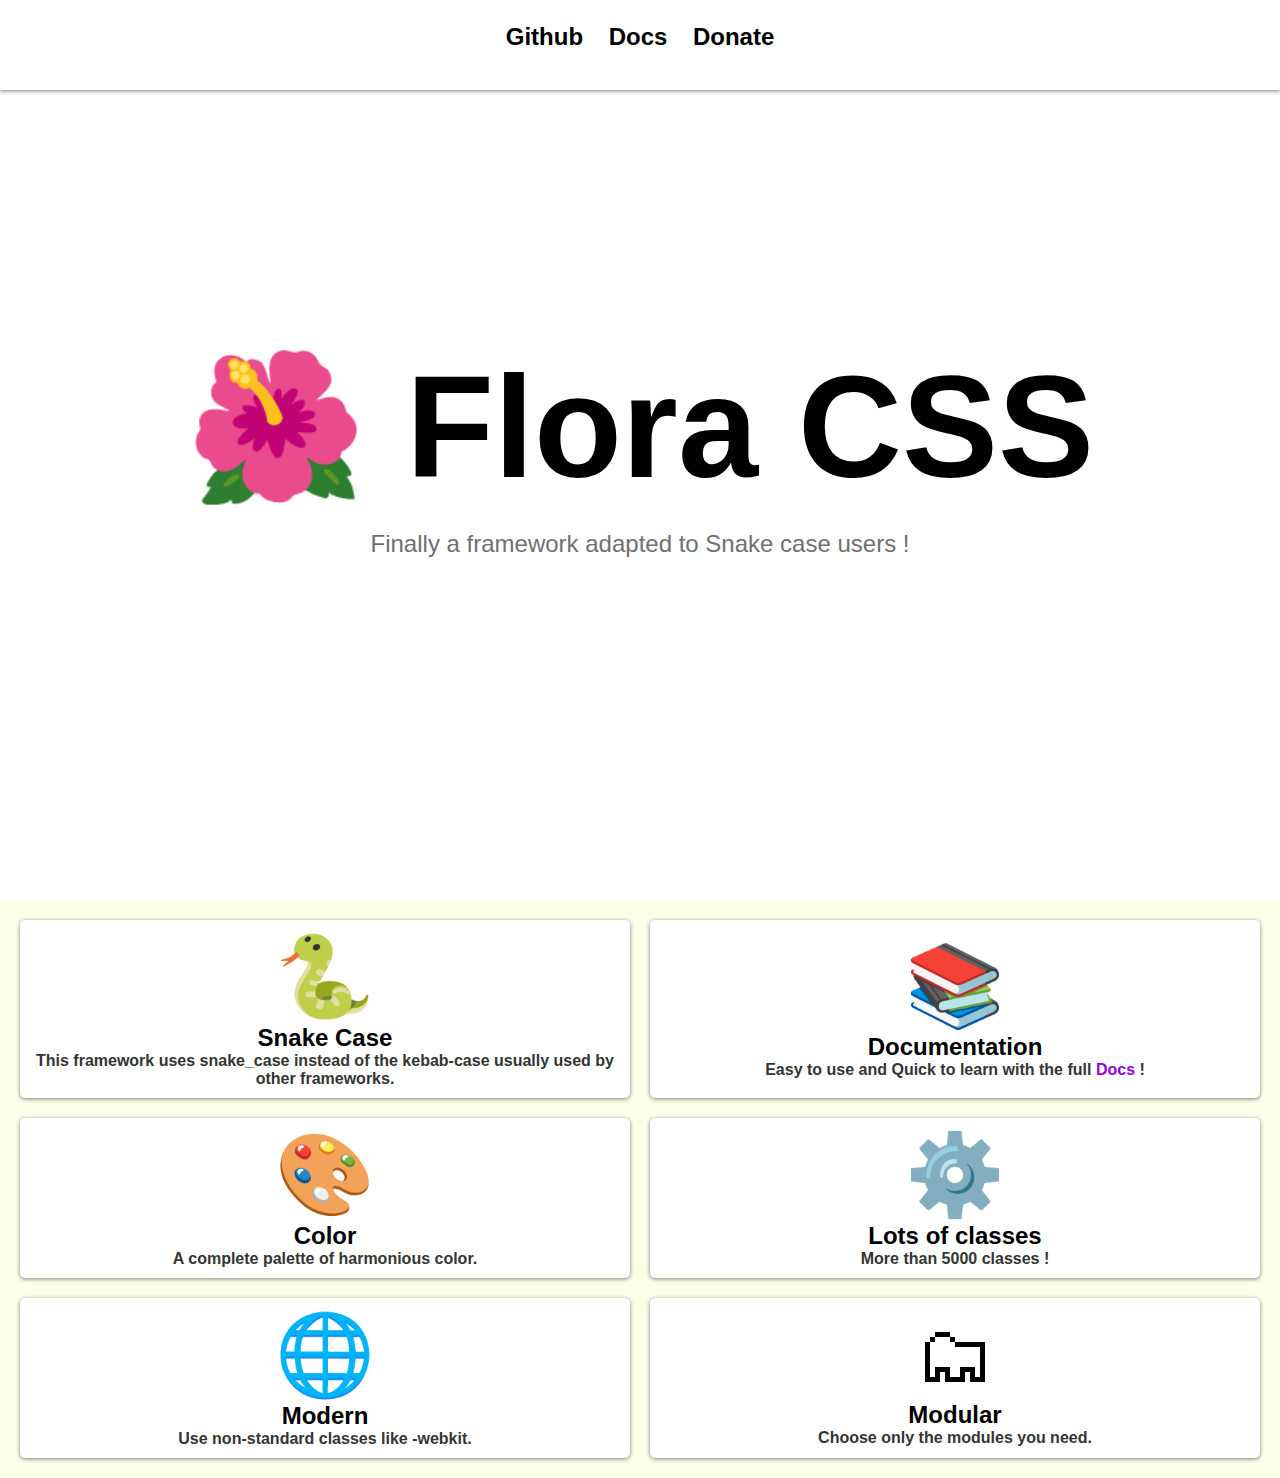
==== commit 58aed0c7: "Added a lot of new modules :100:" ====
--- a/index.html
+++ b/index.html
@@ -32,32 +32,32 @@
 		<div style="min-height: 50vh;">
 			<div style="display: grid; grid-template-columns: 50% 50%;" class="bg_yellow_10 p_10">
 				
-				<div style="align-content: center; display: inline-block;" class="bg_white p_10 m_10 radius_5">
+				<div style="align-content: center; display: inline-block; box-shadow: 0px 1px 4px 0px rgba(0,0,0,0.5); -webkit-box-shadow: 0px 1px 4px 0px rgba(0,0,0,0.5); -moz-box-shadow: 0px 1px 4px 0px rgba(0,0,0,0.5);" class="bg_white p_10 m_10 radius_5">
 					<div style="display: block; text-align: center;" class="text_7xl">🐍</div>
 						<p style="display: block; text-align: center;" class="font_bold text_2xl">Snake Case</p>
 							<p style="text-align: center;" class="font_semibold color_gray_120">This framework uses snake_case instead of the kebab-case usually used by other frameworks.</p>
 				</div>
-				<div style="align-content: center; display: inline-block;" class="bg_white p_10 m_10 radius_5">
+				<div style="align-content: center; display: inline-block; box-shadow: 0px 1px 4px 0px rgba(0,0,0,0.5); -webkit-box-shadow: 0px 1px 4px 0px rgba(0,0,0,0.5); -moz-box-shadow: 0px 1px 4px 0px rgba(0,0,0,0.5);" class="bg_white p_10 m_10 radius_5">
 					<div style="display: block; text-align: center;" class="text_7xl">📚</div>
 						<p style="display: block; text-align: center;" class="font_bold text_2xl">Documentation</p>
 							<p style="text-align: center;" class="font_semibold color_gray_120">Easy to use and Quick to learn with the full <a href="docs.html" class="color_purple_70 no_underline">Docs</a> !</p>
 				</div>
-				<div style="align-content: center; display: inline-block;" class="bg_white p_10 m_10 radius_5">
+				<div style="align-content: center; display: inline-block; box-shadow: 0px 1px 4px 0px rgba(0,0,0,0.5); -webkit-box-shadow: 0px 1px 4px 0px rgba(0,0,0,0.5); -moz-box-shadow: 0px 1px 4px 0px rgba(0,0,0,0.5);" class="bg_white p_10 m_10 radius_5">
 					<div style="display: block; text-align: center;" class="text_7xl">🎨</div>
 						<p style="display: block; text-align: center;" class="font_bold text_2xl">Color</p>
 							<p style="text-align: center;" class="font_semibold color_gray_120">A complete palette of harmonious color.</p>
 				</div>
-				<div style="align-content: center; display: inline-block;" class="bg_white p_10 m_10 radius_5">
+				<div style="align-content: center; display: inline-block; box-shadow: 0px 1px 4px 0px rgba(0,0,0,0.5); -webkit-box-shadow: 0px 1px 4px 0px rgba(0,0,0,0.5); -moz-box-shadow: 0px 1px 4px 0px rgba(0,0,0,0.5);" class="bg_white p_10 m_10 radius_5">
 					<div style="display: block; text-align: center;" class="text_7xl">⚙️</div>
 						<p style="display: block; text-align: center;" class="font_bold text_2xl">Lots of classes</p>
 							<p style="text-align: center;" class="font_semibold color_gray_120">More than 5000 classes !</p>
 				</div>
-				<div style="align-content: center; display: inline-block;" class="bg_white p_10 m_10 radius_5">
+				<div style="align-content: center; display: inline-block; box-shadow: 0px 1px 4px 0px rgba(0,0,0,0.5); -webkit-box-shadow: 0px 1px 4px 0px rgba(0,0,0,0.5); -moz-box-shadow: 0px 1px 4px 0px rgba(0,0,0,0.5);" class="bg_white p_10 m_10 radius_5">
 					<div style="display: block; text-align: center;" class="text_7xl">🌐</div>
 						<p style="display: block; text-align: center;" class="font_bold text_2xl">Modern</p>
 							<p style="text-align: center;" class="font_semibold color_gray_120">Use non-standard classes like -webkit.</p>
 				</div>
-				<div style="align-content: center; display: inline-block;" class="bg_white p_10 m_10 radius_5">
+				<div style="align-content: center; display: inline-block; box-shadow: 0px 1px 4px 0px rgba(0,0,0,0.5); -webkit-box-shadow: 0px 1px 4px 0px rgba(0,0,0,0.5); -moz-box-shadow: 0px 1px 4px 0px rgba(0,0,0,0.5);" class="bg_white p_10 m_10 radius_5">
 					<div style="display: block; text-align: center;" class="text_7xl">🗂</div>
 						<p style="display: block; text-align: center;" class="font_bold text_2xl">Modular</p>
 							<p style="text-align: center;" class="font_semibold color_gray_120">Choose only the modules you need.</p>
--- a/flora.css
+++ b/flora.css
@@ -0,0 +1,16 @@
+/*
+
+Flora CSS - by guiguitator (Abdelwahid) / V.1.0.0
+
+*/
+
+/*
+  ______   _                             _____    _____    _____ 
+ |  ____| | |                           / ____|  / ____|  / ____|
+ | |__    | |   ___    _ __    __ _    | |      | (___   | (___  
+ |  __|   | |  / _ \  | '__|  / _` |   | |       \___ \   \___ \ 
+ | |      | | | (_) | | |    | (_| |   | |____   ____) |  ____) |
+ |_|      |_|  \___/  |_|     \__,_|    \_____| |_____/  |_____/ 
+
+*/
+
